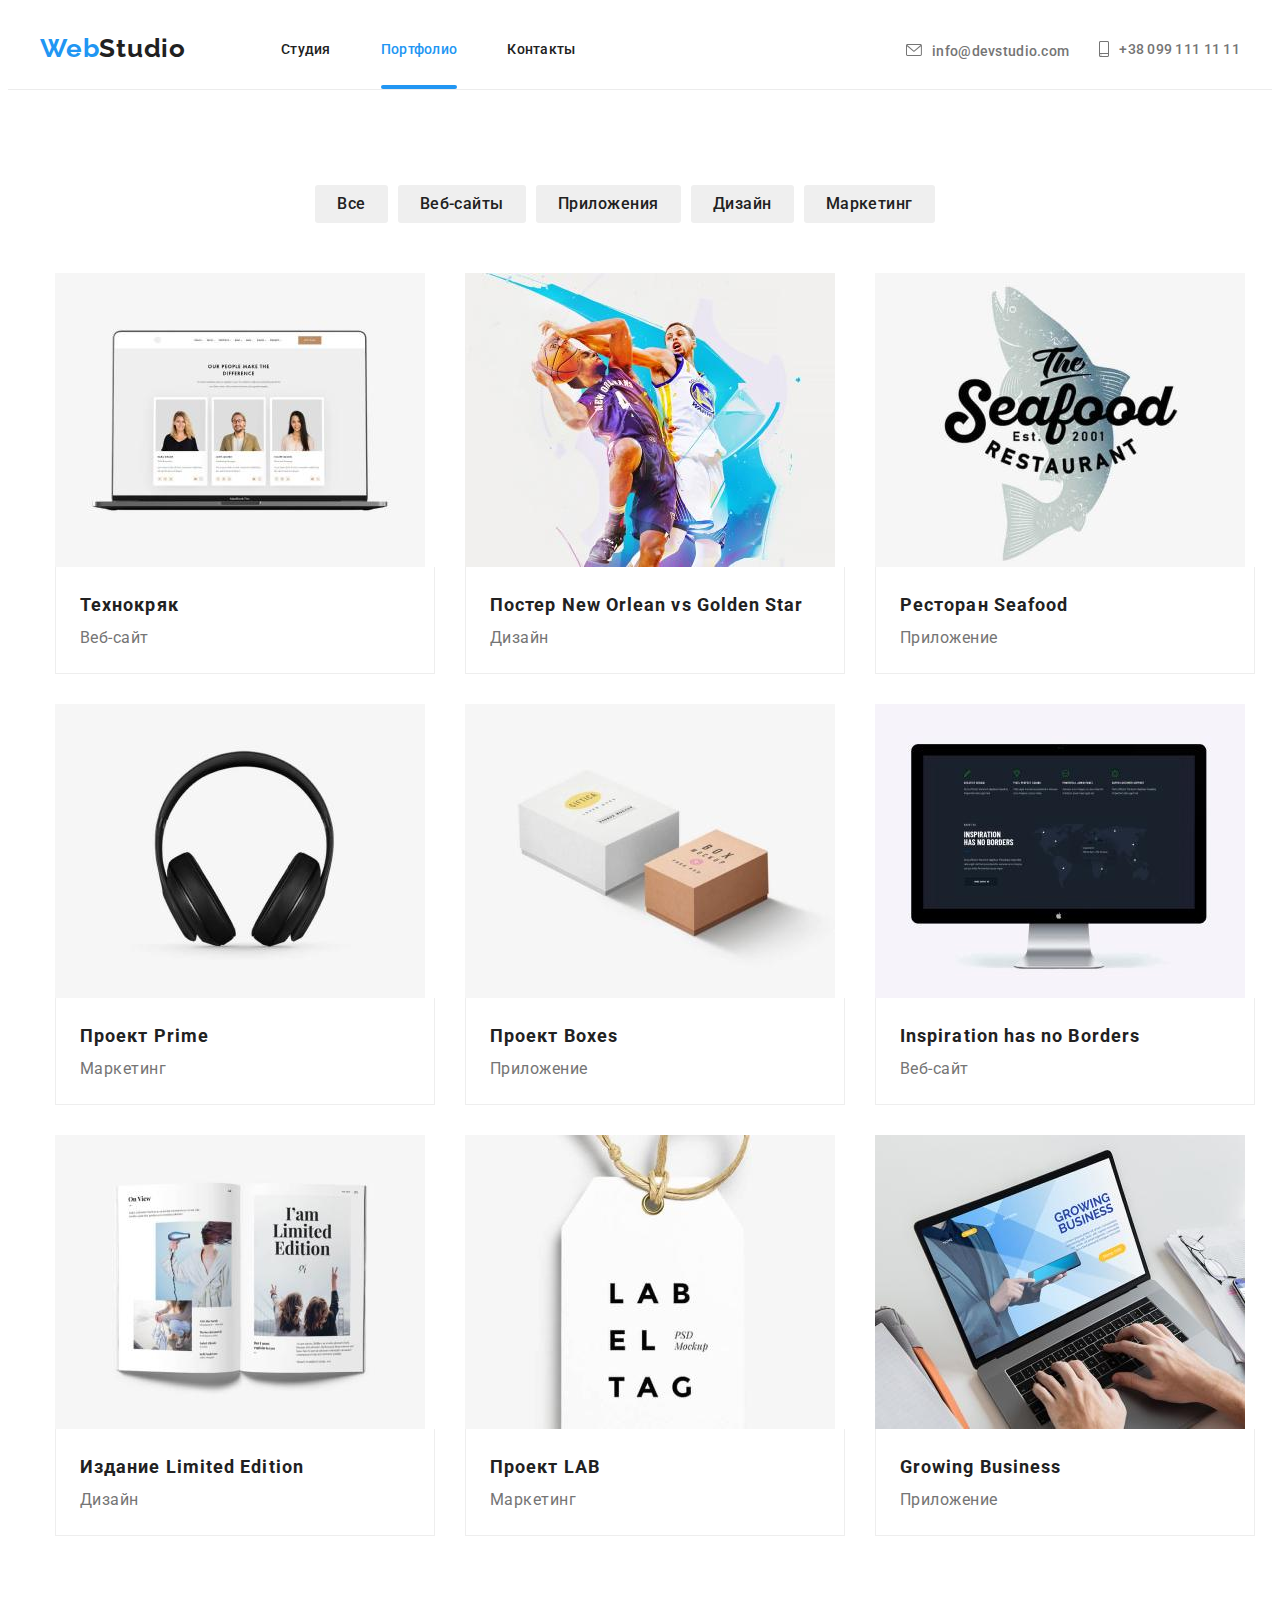
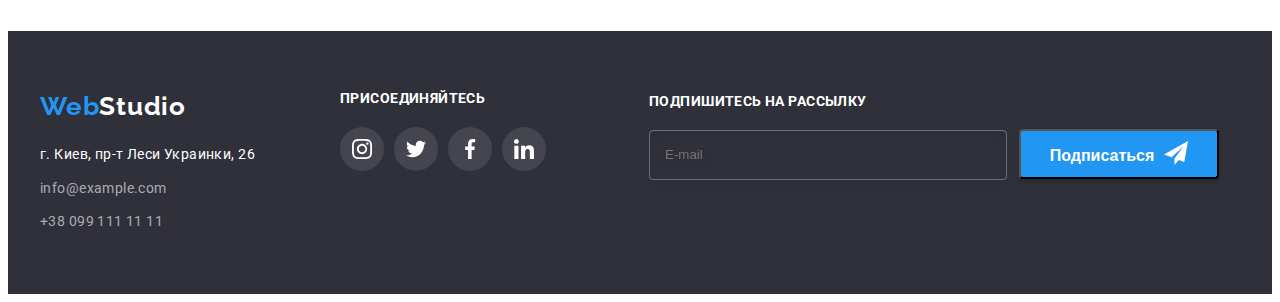
==== portfolio.html @ 4491d0bf "copy" ====
<!DOCTYPE html>
<html lang="ru">
  <head>
    <meta charset="UTF-8" />
    <meta http-equiv="X-UA-Compatible" content="IE=edge" />
    <meta name="viewport" content="width=device-width, initial-scale=1.0" />
    <title lang="en">WebStudio</title>
    <link rel="preconnect" href="https://fonts.googleapis.com" />
    <link rel="preconnect" href="https://fonts.gstatic.com" crossorigin />
    <link href="https://fonts.googleapis.com/css2?family=Raleway:wght@700&display=swap" rel="stylesheet" />
    <link rel="preconnect" href="https://fonts.googleapis.com" />
    <link rel="preconnect" href="https://fonts.gstatic.com" crossorigin />
    <link href="https://fonts.googleapis.com/css2?family=Roboto:wght@400;500;700;900&display=swap" rel="stylesheet" />
    <link rel="stylesheet" href="https://cdnjs.cloudflare.com/ajax/libs/modern-normalize/1.1.0/modern-normalize.min.css"
      integrity="sha512-wpPYUAdjBVSE4KJnH1VR1HeZfpl1ub8YT/NKx4PuQ5NmX2tKuGu6U/JRp5y+Y8XG2tV+wKQpNHVUX03MfMFn9Q=="
      crossorigin="anonymous" referrerpolicy="no-referrer" />
    <link rel="stylesheet" href="./css/main.min.css">
  </head>
  <body>
    <header class="header">
      <div class="container header-container">
        <nav class="header-container">
          <a href="https://uk.wikipedia.org/wiki/%D0%92%D0%B5%D0%B1" target="_blank" rel="noopener noreferrer"
            class="logo link">Web<span class="logo-black">Studio</span></a>
          <ul class="list menu-list">
            <li class="menu-item">
              <a class="menu link" href="./index.html">Студия</a>
            </li>
            <li class="menu-item">
              <a class="menu link current" href="./portfolio.html" rel="noopener noreferrer">Портфолио</a>
            </li>
            <li class="menu-item">
              <a class="menu link" href="./contacts.html" rel="noopener noreferrer">Контакты</a>
            </li>
          </ul>
        </nav>
        <ul class="header-conect list">
          <li class="header-mailto">
            <a class="header-contact link" href="mailto:info@example.com">
              <svg class="header-icon mailto" width="16px" height="12px">
                <use href="./img/icons.svg#icon-envelope"></use>
              </svg>info@devstudio.com</a>
        
          </li>
          <li class="header-tel">
            <a class="header-contact link" href="tel:++380991111111"><svg class="header-icon header-mailto" width="10px"
                height="16px">
                <use href="./img/icons.svg#icon-smartphone"></use>
              </svg>+38 099 111 11 11</a>
        
          </li>
        </ul>
      </div>
    </header>
    <main>
      <section class="portfolio">
        <div class="container">
        <div class="portfolio-btn">
        <ul class="list portfolio-list">
          <li class="filtered">
            <button type="button" class="filter link">Все</button>
          </li>
          <li class="filtered">
            <button type="button" class="filter link">Веб-сайты</button>
          </li>
          <li class="filtered">
            <button type="button" class="filter link">Приложения</button>
          </li>
          <li class="filtered">
            <button type="button" class="filter link">Дизайн</button>
          </li>
          <li class="filtered">
            <button type="button" class="filter link">Маркетинг</button>
          </li>
        </ul>
        </div>
        <div class="container portfolio-container">
        <ul class="portfolio-list list">
          <li class="project">
            <div class="project-img-wrap">
            <img src="./img/project(1)(1).jpg" alt="Ноутбук с включенным веб-сайтом" width="370" height="294" />
            <p class="project-img-text">Ресурс предлагает комплексные предложения с разным уровнем функционала и сервисов. Все это позволит посетителю получить
            исчерпывающие сведения о компании или частном лице.</p>
            </div>
            <div class="img-description">
            <h3 class="proj-name">Технокряк</h3>
            <p class="proj-text">Веб-сайт</p>
            </div>
          </li>
          <li class="project">
            <img src="./img/project(2)(1).jpg" alt="Постер New Orlean vs Golden Star" width="370" height="294" />
            <div class="img-description">
            <h3 class="proj-name" lang="eu">
              Постер New Orlean vs Golden Star
            </h3>
            <p class="proj-text">Дизайн</p>
            </div>
          </li>
          <li class="project">
            <img src="./img/project(3)(1).jpg" alt="Логотип ресторана Seafood" width="370" height="294" />
            <div class="img-description">
            <h3 class="proj-name" lang="eu">Ресторан Seafood</h3>
            <p class="proj-text">Приложение</p>
            </div>
          </li>
          <li class="project">
            <img src="./img/project(4)(1).jpg" alt="Безпроводные наушники" width="370" height="294" />
            <div class="img-description">
            <h3 class="proj-name" lang="eu">Проект Prime</h3>
            <p class="proj-text">Маркетинг</p>
            </div>
          </li>
          <li class="project">
            <img src="./img/project(5)(1).jpg" alt="Две коробки с надписями" width="370" height="294" />
            <div class="img-description">
            <h3 class="proj-name" lang="eu">Проект Boxes</h3>
            <p class="proj-text">Приложение</p>
            </div>
          </li>
          <li class="project">
            <img src="./img/project(6)(1).jpg" alt="Макбук на котором включенный проект" width="370" height="294" />
            <div class="img-description">
            <h3 class="proj-name" lang="eu">Inspiration has no Borders</h3>
            <p class="proj-text">Веб-сайт</p>
            </div>
          </li>
          <li class="project">
            <img src="./img/project(7)(1).jpg" alt="Открытая книга" width="370" height="294" />
            <div class="img-description">
            <h3 class="proj-name" lang="eu">Издание Limited Edition</h3>
            <p class="proj-text">Дизайн</p>
            </div>
          </li>
          <li class="project">
            <img src="./img/project(8)(1).jpg" alt="Брелок с надписью" width="370" height="294" />
            <div class="img-description">
            <h3 class="proj-name" lang="eu">Проект LAB</h3>
            <p class="proj-text">Маркетинг</p>
            </div>
          </li>
          <li class="project">
            <img src="./img/project(9)(1).jpg" alt="Человек работает за ноутбуком" width="370" height="294" />
            <div class="img-description">
            <h3 class="proj-name" lang="eu">Growing Business</h3>
            <p class="proj-text">Приложение</p>
            </div>
          </li>
        </ul>
        </div>
        </div>
      </section>
    </main>
    <footer class="footer">
      <div class="container footer-container">
        <address class="footer-contact">
          <a href="https://uk.wikipedia.org/wiki/%D0%92%D0%B5%D0%B1" target="_blank" rel="noopener noreferrer"
            class="footer-logo link">Web<span class="logo-white">Studio</span></a>
          <div class="map">
            <a href="https://goo.gl/maps/b4mxkCM2vyuj6qED6" target="_blank" class="address link">г. Киев, пр-т Леси
              Украинки, 26</a>
          </div>
          <div class="mail">
            <a href="mailto:info@example.com" class="footer-contact link">info@example.com</a>
          </div>
          <div class="tel">
            <a href="tel:++380991111111" class="footer-contact link">+38 099 111 11 11</a>
          </div>
        </address>
        <div class="footer-social">
          <p class="footer-socials">присоединяйтесь</p>
          <ul class="master-social list footer-social-list">
            <li class="footer-social-item">
              <a href="" class="footer-social-link">
                <svg class="footer-social-icon" width="20px" height="20px">
                  <use href="./img/icons.svg#icon-instagram2"></use>
                </svg>
              </a>
            </li>
            <li class="footer-social-item">
              <a href="" class="footer-social-link">
                <svg class="footer-social-icon" width="20px" height="20px">
                  <use href="./img/icons.svg#icon-twitter1"></use>
                </svg>
              </a>
            </li>
            <li class="footer-social-item">
              <a href="" class="footer-social-link">
                <svg class="footer-social-icon" width="20px" height="20px">
                  <use href="./img/icons.svg#icon-facebook1"></use>
                </svg>
              </a>
            </li>
            <li class="footer-social-item">
              <a href="" class="footer-social-link">
                <svg class="footer-social-icon" width="20px" height="20px">
                  <use href="./img/icons.svg#icon-linkedin1"></use>
                </svg>
              </a>
            </li>
          </ul>
        </div>
        <div class="footer_subscribe">
          <label class="footer-label">
            <b class="footer-socials">Подпишитесь на рассылку</b>
            <input type="email" name="user_email" placeholder="E-mail" lang="en" class="label_input">
          </label>
          <button type="button" class="footer_subscribe_btn">Подписаться
            <svg class="footer_button" width="px" height=px>
              <use href="./img/icons.svg#icon-icon_send"></use>
            </svg>
          </button>
        </div>
      </div>
    </footer>
  </body>
</html>
---- css/main.min.css ----
:root{--header-nav-color: #212121;--header-a-color: #757575;--logo-color: #2196f3;--main-h-color: #212121;--main-p-color: #757575;--footer-addres-color: #ffffff;--footer-a-color: rgba(255, 255, 255, 0.6);--accent-color: #2196f3}.visually-hidden{position:absolute;width:1px;height:1px;margin:-1px;padding:0;white-space:nowrap;clip-path:inset(100%);clip:rect(0 0 0 0);overflow:hidden}body{font-family:"Roboto", sans-serif;background-color:#ffffff}.list{list-style:none}.link{text-decoration:none}.link:hover,.link:focus{color:var(--accent-color)}p,h1,h2,h3,h4,h5,h6{margin:0}ul{margin:0;padding:0}button{cursor:pointer}img{display:block;max-width:100%}.container{width:1200px;padding-left:15px;padding-right:15px;margin:0 auto}.title{font-weight:700;font-size:36px;line-height:1.17;text-align:center;letter-spacing:0.03em;color:var(--main-h-color);margin-bottom:50px}.social-link{width:100%;height:100%;border-radius:50%;display:flex;align-items:center;justify-content:center;color:#757575;transition:cubic-bezier(0.4, 0, 0.2, 1) 250ms;fill:#afb1b8}.social-link:hover,.social-link:focus{background-color:#2196f3;fill:#ffffff}.footer-social-link{width:100%;height:100%;border-radius:50%;display:flex;align-items:center;justify-content:center;background-color:rgba(255,255,255,0.1);transition:background-color cubic-bezier(0.4, 0, 0.2, 1) 250ms,fill cubic-bezier(0.4, 0, 0.2, 1) 250ms}.footer-social-link:hover,.footer-social-link:focus{background-color:#2196f3;fill:#ffffff}.backdrop{position:fixed;top:0;left:0;width:100vw;height:100vh;background-color:rgba(0,0,0,0.5);transition:opacity 500ms linear, visibility 500ms linear}.backdrop.is-hidden{opacity:0;visibility:hidden;pointer-events:none}.modal{position:absolute;top:50%;left:50%;transform:translate(-50%, -50%);width:528px;height:580px;background-color:#fff;padding:40px}.modal-close-btn{position:absolute;top:8px;right:8px;display:flex;justify-content:center;align-items:center;width:30px;height:30px;border-radius:50%;border:1px solid rgba(0,0,0,0.1);background-color:transparent;padding:0;cursor:pointer;transition:border-color 250ms cubic-bezier(0.4, 0, 0.2, 1)}.modal-close-btn:hover,.modal-close-btn:focus{border-color:#2196f3;fill:#2196f3}.modal_form_message{font-size:20px;line-height:23px;text-align:center;letter-spacing:0.03em;color:#212121;transition:border-color 250ms cubic-bezier(0.4, 0, 0.2, 1)}.contact-form-field{display:block;margin-top:15px;margin-bottom:10px;font-weight:400;font-size:12px;line-height:14px;letter-spacing:0.01em;color:#757575}.contact-form-input-wrapper{position:relative;display:block;margin-top:6px}.contact-form-input{width:100%;height:40px;padding-left:42px;border:1px solid rgba(33,33,33,0.2);border-radius:4px;transition:border-color 250ms cubic-bezier(0.4, 0, 0.2, 1),fill 250ms cubic-bezier(0.4, 0, 0.2, 1)}.contact-form-input:focus,.contact-form-input:hover{outline:none;border-color:var(--accent-color);fill:var(--accent-color)}.contact-form-icon{position:absolute;top:50%;left:15px;transform:translateY(-50%);display:block;transition:border-color 250ms cubic-bezier(0.4, 0, 0.2, 1),fill 250ms cubic-bezier(0.4, 0, 0.2, 1)}.contact-form-input:focus+.contact-form-icon,.contact-form-input:hover+.contact-form-icon{outline:none;border-color:var(--accent-color);fill:var(--accent-color)}.contact-form-message{width:100%;height:100px;margin-top:6px;padding:12px 16px;resize:none;border-radius:4px;transition:border-color 250ms linear;border:1px solid rgba(33,33,33,0.2);box-sizing:border-box}.contact-form-message::placeholder{color:rgba(117,117,117,0.5)}.contact-form-message:focus,.contact-form-message:hover{outline:none;border-color:var(--accent-color);fill:var(--accent-color)}.contact-form-checkbox-wrapper{margin-bottom:20px}.contact-form-checkbox-label{display:flex;align-items:center;font-size:14px;margin-top:20px;margin-left:15px}.contact-form-checkbox-label::before{display:inline-block;width:16px;height:15px;border:1px solid #212121;border-radius:2px;cursor:pointer;content:'';margin-right:10px}.contact-form-checkbox:focus+.contact-form-checkbox-label::before{border:1px solid var(--accent-color)}.contact-form-checkbox:checked+.contact-form-checkbox-label::before{background-color:var(--accent-color);border:1px solid var(--accent-color);background-image:url("../img/checkbox.svg");justify-content:center;background-repeat:no-repeat;background-position:center}.contact-form-submit-btn{display:block;margin:0 auto;min-width:200px;height:50px;border:1px solid var(--accent-color);border-radius:4px;background-color:#2196F3;color:#fff;font-weight:600;line-height:1.33;letter-spacing:0.06em}.contact-form-submit-btn:hover,.contact-form-submit-btn:focus{background:#188ce8}.checkbox_link{color:#2196f3}.logo{font-family:Raleway;font-weight:700;font-size:26px;line-height:1.19;letter-spacing:0.03em;color:var(--logo-color);margin-right:95px}.logo-black{color:var(--header-nav-color)}.logo-white{color:var(--footer-addres-color)}.footer-logo{font-family:Raleway;font-weight:700;font-size:26px;line-height:1.19;letter-spacing:0.03em;color:#2196f3}.header{padding-top:25px;padding-bottom:25px;border-bottom:1px solid #ececec}.header-contact{font-weight:500;font-size:14px;line-height:1.14;letter-spacing:0.02em;color:var(--header-a-color);fill:#757575;transition:color cubic-bezier(0.4, 0, 0.2, 1) 250ms,fill cubic-bezier(0.4, 0, 0.2, 1) 250ms}.header-contact:hover,.header-contact:focus{color:var(--accent-color);fill:var(--accent-color)}.header-mailto{position:relative;top:0.15em}.header-conect{margin-left:auto;display:flex}.header-tel{margin-left:30px}.header-icon{margin-right:10px}.menu{font-weight:500;font-size:14px;line-height:1.14;letter-spacing:0.02em;color:var(--header-nav-color);position:relative}.menu.current::after{content:"";width:100%;position:absolute;height:4px;border-radius:2px;bottom:-32px;display:block;background-color:#2196f3}.current{color:var(--accent-color)}.header-container{display:flex;align-items:center}.menu-list{display:flex}.menu-item:not(last-child){margin-right:50px}.hero{padding-top:200px;padding-bottom:210px;background-image:linear-gradient(rgba(47,48,58,0.4), rgba(47,48,58,0.4)),url(../img/hero-bg.jpg);background-color:#2f303a;background-repeat:no-repeat;background-size:cover;background-position:center;max-width:1600px;margin:0 auto}.hero-text{font-weight:900;font-size:44px;line-height:1.36;text-align:center;letter-spacing:0.06em;text-transform:uppercase;color:var(--footer-addres-color);max-width:700px;margin:0 auto;margin-bottom:40px}.hero-btn{font-family:Roboto, sans-serif;font-weight:700;font-size:16px;line-height:1.87;display:flex;align-items:center;text-align:center;letter-spacing:0.06em;color:var(--footer-addres-color);background-color:var(--accent-color);padding-left:32px;padding-top:10px;padding-bottom:10px;padding-right:32px;margin:0 auto;border:none;box-shadow:0px 4px 4px rgba(0,0,0,0.15);border-radius:4px}.hero-btn:active{box-shadow:none}.hero-btn:hover,.hero-btn:focus{background:#188ce8}.feature-title{font-weight:700;font-size:14px;line-height:1.14;letter-spacing:0.03em;text-transform:uppercase;color:var(--main-h-color)}.feature-text{font-size:14px;line-height:1.71;letter-spacing:0.03em;color:var(--main-p-color)}.feature-list{display:flex}.feature-container{padding-top:95px;padding-bottom:95px}.feature-title{margin-bottom:10px}.feature-containers{max-width:270px}.feature-containers:not(last-child){margin-right:30px}.feature-img{padding:25px 100px;background:#f5f4fa;margin-bottom:30px}.work-container{display:flex}.work{padding-bottom:95px}.work-img-text{font-weight:700;font-size:14px;line-height:1.14;text-align:center;letter-spacing:0.03em;text-transform:uppercase;color:#ffffff;position:absolute;bottom:0;left:0;background:rgba(47,48,58,0.8);padding-top:27px;padding-bottom:27px;width:100%;justify-content:center}.img-work{position:relative}.img-work:not(last-shild){margin-right:30px}.name{margin-bottom:10px;font-weight:500;font-size:16px;line-height:1.19;letter-spacing:0.03em;text-align:center;color:var(--main-h-color)}.profession{font-size:16px;line-height:1.19;letter-spacing:0.03em;text-align:center;color:var(--main-p-color);margin-bottom:30px}.main-container{display:flex;margin-left:-30px;margin-top:50px}.main-img{flex-basis:calc((100% - 4 * 30px) / 4);margin-left:30px;background:#ffffff;box-shadow:0px 1px 3px rgba(0,0,0,0.12),0px 1px 1px rgba(0,0,0,0.14),0px 2px 1px rgba(0,0,0,0.2);border-radius:0px 0px 4px 4px}.team{padding-top:95px;padding-bottom:95px;background:#f5f4fa}.main-info{padding-bottom:30px;padding-top:30px}.social-item{width:44px;height:44px;margin-right:10px}.social-list{display:flex;justify-content:center}.clients{padding-top:95px;padding-bottom:95px}.clients-title{font-weight:700;font-size:36px;line-height:1.16;text-align:center;letter-spacing:0.03em;color:#212121;margin-bottom:50px}.clients-container{display:flex;justify-content:center}.clients-link{width:170px;height:90px;display:flex;align-items:center;justify-content:center;background-color:rgba(255,255,255,0.1);margin-right:30px;border:1px solid #afb1b8;border-radius:4px;transition:border-color 250ms cubic-bezier(0.4, 0, 0.2, 1),fill 250ms cubic-bezier(0.4, 0, 0.2, 1);fill:#afb1b8}.clients-link:hover,.clients-link:focus{fill:var(--accent-color);border-color:var(--accent-color)}.clients-list{display:flex}.footer-contact{font-size:14px;font-style:normal;line-height:1.71;letter-spacing:0.03em;color:rgba(255,255,255,0.6);min-width:230px;margin-right:70px}.footer{background-color:#2f303a;padding-top:60px;padding-bottom:60px}.address{font-size:14px;line-height:1.71;letter-spacing:0.03em;color:var(--footer-addres-color)}.map{margin-top:20px}.mail{margin-bottom:10px;margin-top:10px}.footer-container{display:flex}.footer-social-list{display:flex}.footer-social-item{width:44px;height:44px;margin-right:10px}.footer-socials{margin-bottom:20px;font-weight:700;font-size:14px;line-height:1.14;letter-spacing:0.03em;text-transform:uppercase;color:#ffffff}.footer-social-icon{fill:#ffffff}.label_input{width:100%;height:50px;margin-top:20px;border:1px solid rgba(255,255,255,0.3);box-sizing:border-box;filter:drop-shadow(0px 4px 4px rgba(0,0,0,0.15));border-radius:4px;background-color:transparent;color:#ffffff;padding:15px;transition:border-color 250ms cubic-bezier(0.4, 0, 0.2, 1)}.label_input:hover,.label_input:focus{border-color:var(--accent-color)}.footer-label{margin-right:12px;width:358px}.footer_subscribe{display:flex;margin-left:93px}.footer_subscribe_btn{width:200px;height:50px;margin-top:38px;background:#2196F3;box-shadow:0px 4px 4px rgba(0,0,0,0.15);border-radius:4px;color:#FFFFFF;font-weight:700;font-size:16px;line-height:1.87;display:flex;justify-content:center;padding-top:10px;transition:border-color 250ms cubic-bezier(0.4, 0, 0.2, 1)}.footer_subscribe_btn:hover,.footer_subscribe_btn:focus{border-color:var(--accent-color)}.footer_button{width:24px;height:24px;margin-left:10px}.proj-name{font-weight:700;font-size:18px;line-height:2;letter-spacing:0.06em;color:var(--main-h-color)}.proj-text{font-size:16px;line-height:1.87;letter-spacing:0.03em;color:var(--main-p-color)}.filter{font-family:Roboto;border:none;font-weight:500;font-size:16px;line-height:1.62;letter-spacing:0.03em;color:var(--main-h-color);border-radius:3px;padding:6px 22px}.filter:hover,.filter:focus{background-color:var(--accent-color);color:var(--footer-addres-color);cursor:pointer;box-shadow:0px 3px 1px rgba(0,0,0,0.1),0px 1px 2px rgba(0,0,0,0.08),0px 2px 2px rgba(0,0,0,0.12);border-radius:4px;transition:cubic-bezier(0.4, 0, 0.2, 1) 250ms}.filters{width:611px;height:54px;left:495px;top:174px}.filtered:not(:last-child){margin-right:10px}.portfolio-btn{border-radius:4px;border-color:#f5f4fa;margin-bottom:50px;display:flex;text-align:center;justify-content:center;height:38px}.portfolio-list{display:flex;flex-wrap:wrap;margin-left:-30px;margin-bottom:-30px}.project{margin-bottom:30px;flex-basis:calc((100% - 90px) / 3);margin-left:30px;transition:box-shadow 250ms cubic-bezier(0.4, 0, 0.2, 1)}.project:hover,.project:focus{box-shadow:0px 1px 1px rgba(0,0,0,0.12),0px 4px 4px rgba(0,0,0,0.06),1px 4px 6px rgba(0,0,0,0.16)}.img-description{border-bottom:1px solid #eeeeee;border-right:1px solid #eeeeee;border-left:1px solid #eeeeee;padding:20px 24px}.portfolio{padding:95px 0}.portfolio-container{margin-top:30px}.project-img-text{position:absolute;top:0;left:0;color:#ffffff;line-height:1.5;background:rgba(33,150,243,0.9);padding:60px 40px;height:100%;transform:translateY(100%);transition:transform 250ms linear;font-size:18px;letter-spacing:0.03em}.project:hover .project-img-text{transform:translateY(0)}.project-img-wrap{position:relative;overflow:hidden}
/*# sourceMappingURL=main.min.css.map */
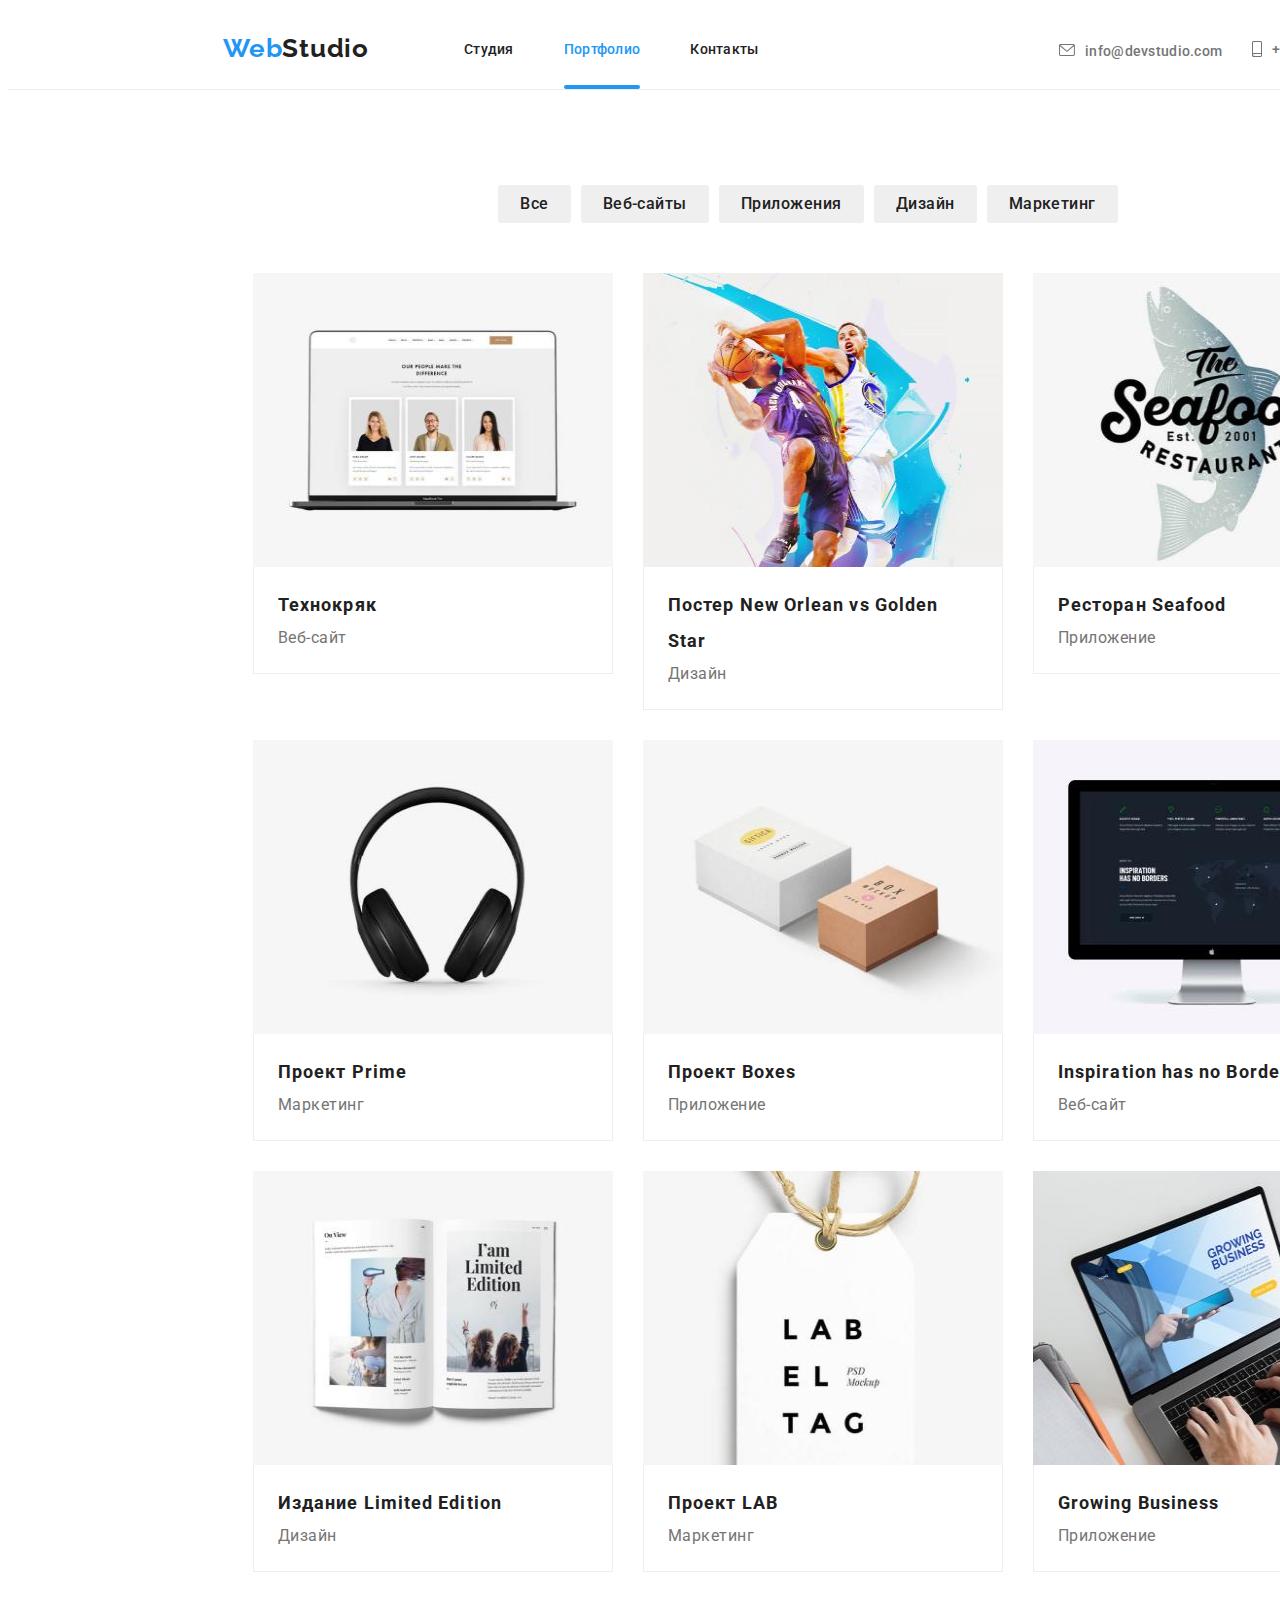
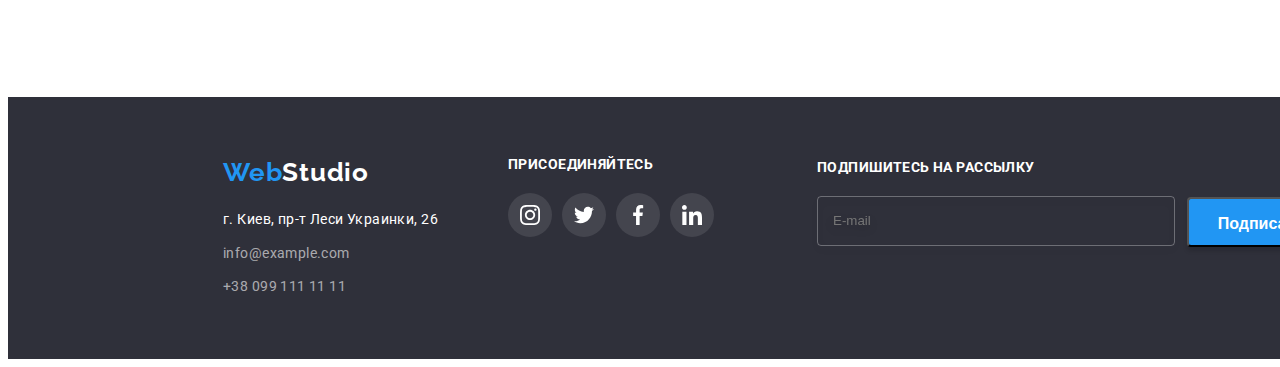
==== commit a53b8e84: "test" ====
--- a/portfolio.html
+++ b/portfolio.html
@@ -17,14 +17,14 @@
     <link rel="stylesheet" href="./css/main.min.css">
   </head>
   <body>
-    <header class="header">
+    <header class="header container">
       <div class="container header-container">
         <nav class="header-container">
           <a href="https://uk.wikipedia.org/wiki/%D0%92%D0%B5%D0%B1" target="_blank" rel="noopener noreferrer"
             class="logo link">Web<span class="logo-black">Studio</span></a>
           <ul class="list menu-list">
             <li class="menu-item">
-              <a class="menu link" href="./index.html">Студия</a>
+              <a class="menu link " href="./index.html">Студия</a>
             </li>
             <li class="menu-item">
               <a class="menu link current" href="./portfolio.html" rel="noopener noreferrer">Портфолио</a>
@@ -40,23 +40,62 @@
               <svg class="header-icon mailto" width="16px" height="12px">
                 <use href="./img/icons.svg#icon-envelope"></use>
               </svg>info@devstudio.com</a>
-        
+    
           </li>
           <li class="header-tel">
-            <a class="header-contact link" href="tel:++380991111111"><svg class="header-icon header-mailto" width="10px"
+            <a class="header-contact link" href="tel:+380991111111"><svg class="header-icon header-mailto" width="10px"
                 height="16px">
                 <use href="./img/icons.svg#icon-smartphone"></use>
               </svg>+38 099 111 11 11</a>
-        
+    
           </li>
         </ul>
+        <button type="button" class="mobile-menu-btn" data-menu-open>
+          <svg class="mobile-menu-btn__icon" width="40px" height="40px">
+            <use href="./img/icons.svg#burger-header-menu"></use>
+          </svg>
+        </button>
+      </div>
+      <div class="mobile-menu" data-menu>
+        <div class="container mobile-menu__container">
+          <button type="button" class="mobile-menu__close-btn" data-menu-close>
+            <svg class="mobile-menu__close-icon" width="40px" height="40px">
+              <use href="./img/icons.svg#icon-close_black"></use>
+            </svg>
+          </button>
+          <ul class="list mobile-menu__nav">
+            <li class="mobile-menu-item">
+              <a class="mobile-menu-li link current" href="./index.html">Студия</a>
+            </li>
+            <li class="mobile-menu-item">
+              <a class="mobile-menu-li link" href="./portfolio.html" rel="noopener noreferrer">Портфолио</a>
+            </li>
+            <li class="mobile-menu-item">
+              <a class="mobile-menu-li link" href="./contacts.html" rel="noopener noreferrer">Контакты</a>
+            </li>
+          </ul>
+          <ul class="list mobile-menu-conect">
+            <li class="mobile-menu-conect-tel">
+              <a href="tell:+38 096 111 11 11" class="link mobile-menu-conect_tel">+38 096 111 11 11</a>
+            </li>
+            <li class="mobile-menu-conect-mailto">
+              <a href="mailto:info@devstudio.com" class="link mobile-menu-conect_mailto">info@devstudio.com</a>
+            </li>
+          </ul>
+          <ul class="list mobile-social-menu">
+            <li><a href="https://www.instagram.com/" target="_blank" class="link mobile-social-menu-item">Instagram</a></li>
+            <li><a href="https://twitter.com/?lang=uk" target="_blank" class="link mobile-social-menu-item">Twitter</a></li>
+            <li><a href="https://www.facebook.com/" target="_blank" class="link mobile-social-menu-item">Facebook</a></li>
+            <li><a href="https://www.linkedin.com/" target="_blank" class="link mobile-social-menu-item">LinkedIn</a></li>
+          </ul>
+        </div>
       </div>
     </header>
     <main>
       <section class="portfolio">
         <div class="container">
         <div class="portfolio-btn">
-        <ul class="list portfolio-list">
+        <ul class="list portfolio-filtered">
           <li class="filtered">
             <button type="button" class="filter link">Все</button>
           </li>
@@ -152,7 +191,7 @@
     </main>
     <footer class="footer">
       <div class="container footer-container">
-        <address class="footer-contact">
+        <address class="footer-contacts">
           <a href="https://uk.wikipedia.org/wiki/%D0%92%D0%B5%D0%B1" target="_blank" rel="noopener noreferrer"
             class="footer-logo link">Web<span class="logo-white">Studio</span></a>
           <div class="map">
@@ -199,17 +238,17 @@
             </li>
           </ul>
         </div>
-        <div class="footer_subscribe">
+        <form class="footer_subscribe">
           <label class="footer-label">
             <b class="footer-socials">Подпишитесь на рассылку</b>
-            <input type="email" name="user_email" placeholder="E-mail" lang="en" class="label_input">
+            <input type="email" name="user_email" placeholder="E-mail" lang="en" class="label_input" required>
           </label>
-          <button type="button" class="footer_subscribe_btn">Подписаться
-            <svg class="footer_button" width="px" height=px>
+          <button type="submit" class="footer_subscribe_btn">Подписаться
+            <svg class="footer_button">
               <use href="./img/icons.svg#icon-icon_send"></use>
             </svg>
           </button>
-        </div>
+        </form>
       </div>
     </footer>
   </body>
--- a/css/main.min.css
+++ b/css/main.min.css
@@ -1,2 +1,2 @@
-:root{--header-nav-color: #212121;--header-a-color: #757575;--logo-color: #2196f3;--main-h-color: #212121;--main-p-color: #757575;--footer-addres-color: #ffffff;--footer-a-color: rgba(255, 255, 255, 0.6);--accent-color: #2196f3}.visually-hidden{position:absolute;width:1px;height:1px;margin:-1px;padding:0;white-space:nowrap;clip-path:inset(100%);clip:rect(0 0 0 0);overflow:hidden}body{font-family:"Roboto", sans-serif;background-color:#ffffff}.list{list-style:none}.link{text-decoration:none}.link:hover,.link:focus{color:var(--accent-color)}p,h1,h2,h3,h4,h5,h6{margin:0}ul{margin:0;padding:0}button{cursor:pointer}img{display:block;max-width:100%}.container{width:1200px;padding-left:15px;padding-right:15px;margin:0 auto}.title{font-weight:700;font-size:36px;line-height:1.17;text-align:center;letter-spacing:0.03em;color:var(--main-h-color);margin-bottom:50px}.social-link{width:100%;height:100%;border-radius:50%;display:flex;align-items:center;justify-content:center;color:#757575;transition:cubic-bezier(0.4, 0, 0.2, 1) 250ms;fill:#afb1b8}.social-link:hover,.social-link:focus{background-color:#2196f3;fill:#ffffff}.footer-social-link{width:100%;height:100%;border-radius:50%;display:flex;align-items:center;justify-content:center;background-color:rgba(255,255,255,0.1);transition:background-color cubic-bezier(0.4, 0, 0.2, 1) 250ms,fill cubic-bezier(0.4, 0, 0.2, 1) 250ms}.footer-social-link:hover,.footer-social-link:focus{background-color:#2196f3;fill:#ffffff}.backdrop{position:fixed;top:0;left:0;width:100vw;height:100vh;background-color:rgba(0,0,0,0.5);transition:opacity 500ms linear, visibility 500ms linear}.backdrop.is-hidden{opacity:0;visibility:hidden;pointer-events:none}.modal{position:absolute;top:50%;left:50%;transform:translate(-50%, -50%);width:528px;height:580px;background-color:#fff;padding:40px}.modal-close-btn{position:absolute;top:8px;right:8px;display:flex;justify-content:center;align-items:center;width:30px;height:30px;border-radius:50%;border:1px solid rgba(0,0,0,0.1);background-color:transparent;padding:0;cursor:pointer;transition:border-color 250ms cubic-bezier(0.4, 0, 0.2, 1)}.modal-close-btn:hover,.modal-close-btn:focus{border-color:#2196f3;fill:#2196f3}.modal_form_message{font-size:20px;line-height:23px;text-align:center;letter-spacing:0.03em;color:#212121;transition:border-color 250ms cubic-bezier(0.4, 0, 0.2, 1)}.contact-form-field{display:block;margin-top:15px;margin-bottom:10px;font-weight:400;font-size:12px;line-height:14px;letter-spacing:0.01em;color:#757575}.contact-form-input-wrapper{position:relative;display:block;margin-top:6px}.contact-form-input{width:100%;height:40px;padding-left:42px;border:1px solid rgba(33,33,33,0.2);border-radius:4px;transition:border-color 250ms cubic-bezier(0.4, 0, 0.2, 1),fill 250ms cubic-bezier(0.4, 0, 0.2, 1)}.contact-form-input:focus,.contact-form-input:hover{outline:none;border-color:var(--accent-color);fill:var(--accent-color)}.contact-form-icon{position:absolute;top:50%;left:15px;transform:translateY(-50%);display:block;transition:border-color 250ms cubic-bezier(0.4, 0, 0.2, 1),fill 250ms cubic-bezier(0.4, 0, 0.2, 1)}.contact-form-input:focus+.contact-form-icon,.contact-form-input:hover+.contact-form-icon{outline:none;border-color:var(--accent-color);fill:var(--accent-color)}.contact-form-message{width:100%;height:100px;margin-top:6px;padding:12px 16px;resize:none;border-radius:4px;transition:border-color 250ms linear;border:1px solid rgba(33,33,33,0.2);box-sizing:border-box}.contact-form-message::placeholder{color:rgba(117,117,117,0.5)}.contact-form-message:focus,.contact-form-message:hover{outline:none;border-color:var(--accent-color);fill:var(--accent-color)}.contact-form-checkbox-wrapper{margin-bottom:20px}.contact-form-checkbox-label{display:flex;align-items:center;font-size:14px;margin-top:20px;margin-left:15px}.contact-form-checkbox-label::before{display:inline-block;width:16px;height:15px;border:1px solid #212121;border-radius:2px;cursor:pointer;content:'';margin-right:10px}.contact-form-checkbox:focus+.contact-form-checkbox-label::before{border:1px solid var(--accent-color)}.contact-form-checkbox:checked+.contact-form-checkbox-label::before{background-color:var(--accent-color);border:1px solid var(--accent-color);background-image:url("../img/checkbox.svg");justify-content:center;background-repeat:no-repeat;background-position:center}.contact-form-submit-btn{display:block;margin:0 auto;min-width:200px;height:50px;border:1px solid var(--accent-color);border-radius:4px;background-color:#2196F3;color:#fff;font-weight:600;line-height:1.33;letter-spacing:0.06em}.contact-form-submit-btn:hover,.contact-form-submit-btn:focus{background:#188ce8}.checkbox_link{color:#2196f3}.logo{font-family:Raleway;font-weight:700;font-size:26px;line-height:1.19;letter-spacing:0.03em;color:var(--logo-color);margin-right:95px}.logo-black{color:var(--header-nav-color)}.logo-white{color:var(--footer-addres-color)}.footer-logo{font-family:Raleway;font-weight:700;font-size:26px;line-height:1.19;letter-spacing:0.03em;color:#2196f3}.header{padding-top:25px;padding-bottom:25px;border-bottom:1px solid #ececec}.header-contact{font-weight:500;font-size:14px;line-height:1.14;letter-spacing:0.02em;color:var(--header-a-color);fill:#757575;transition:color cubic-bezier(0.4, 0, 0.2, 1) 250ms,fill cubic-bezier(0.4, 0, 0.2, 1) 250ms}.header-contact:hover,.header-contact:focus{color:var(--accent-color);fill:var(--accent-color)}.header-mailto{position:relative;top:0.15em}.header-conect{margin-left:auto;display:flex}.header-tel{margin-left:30px}.header-icon{margin-right:10px}.menu{font-weight:500;font-size:14px;line-height:1.14;letter-spacing:0.02em;color:var(--header-nav-color);position:relative}.menu.current::after{content:"";width:100%;position:absolute;height:4px;border-radius:2px;bottom:-32px;display:block;background-color:#2196f3}.current{color:var(--accent-color)}.header-container{display:flex;align-items:center}.menu-list{display:flex}.menu-item:not(last-child){margin-right:50px}.hero{padding-top:200px;padding-bottom:210px;background-image:linear-gradient(rgba(47,48,58,0.4), rgba(47,48,58,0.4)),url(../img/hero-bg.jpg);background-color:#2f303a;background-repeat:no-repeat;background-size:cover;background-position:center;max-width:1600px;margin:0 auto}.hero-text{font-weight:900;font-size:44px;line-height:1.36;text-align:center;letter-spacing:0.06em;text-transform:uppercase;color:var(--footer-addres-color);max-width:700px;margin:0 auto;margin-bottom:40px}.hero-btn{font-family:Roboto, sans-serif;font-weight:700;font-size:16px;line-height:1.87;display:flex;align-items:center;text-align:center;letter-spacing:0.06em;color:var(--footer-addres-color);background-color:var(--accent-color);padding-left:32px;padding-top:10px;padding-bottom:10px;padding-right:32px;margin:0 auto;border:none;box-shadow:0px 4px 4px rgba(0,0,0,0.15);border-radius:4px}.hero-btn:active{box-shadow:none}.hero-btn:hover,.hero-btn:focus{background:#188ce8}.feature-title{font-weight:700;font-size:14px;line-height:1.14;letter-spacing:0.03em;text-transform:uppercase;color:var(--main-h-color)}.feature-text{font-size:14px;line-height:1.71;letter-spacing:0.03em;color:var(--main-p-color)}.feature-list{display:flex}.feature-container{padding-top:95px;padding-bottom:95px}.feature-title{margin-bottom:10px}.feature-containers{max-width:270px}.feature-containers:not(last-child){margin-right:30px}.feature-img{padding:25px 100px;background:#f5f4fa;margin-bottom:30px}.work-container{display:flex}.work{padding-bottom:95px}.work-img-text{font-weight:700;font-size:14px;line-height:1.14;text-align:center;letter-spacing:0.03em;text-transform:uppercase;color:#ffffff;position:absolute;bottom:0;left:0;background:rgba(47,48,58,0.8);padding-top:27px;padding-bottom:27px;width:100%;justify-content:center}.img-work{position:relative}.img-work:not(last-shild){margin-right:30px}.name{margin-bottom:10px;font-weight:500;font-size:16px;line-height:1.19;letter-spacing:0.03em;text-align:center;color:var(--main-h-color)}.profession{font-size:16px;line-height:1.19;letter-spacing:0.03em;text-align:center;color:var(--main-p-color);margin-bottom:30px}.main-container{display:flex;margin-left:-30px;margin-top:50px}.main-img{flex-basis:calc((100% - 4 * 30px) / 4);margin-left:30px;background:#ffffff;box-shadow:0px 1px 3px rgba(0,0,0,0.12),0px 1px 1px rgba(0,0,0,0.14),0px 2px 1px rgba(0,0,0,0.2);border-radius:0px 0px 4px 4px}.team{padding-top:95px;padding-bottom:95px;background:#f5f4fa}.main-info{padding-bottom:30px;padding-top:30px}.social-item{width:44px;height:44px;margin-right:10px}.social-list{display:flex;justify-content:center}.clients{padding-top:95px;padding-bottom:95px}.clients-title{font-weight:700;font-size:36px;line-height:1.16;text-align:center;letter-spacing:0.03em;color:#212121;margin-bottom:50px}.clients-container{display:flex;justify-content:center}.clients-link{width:170px;height:90px;display:flex;align-items:center;justify-content:center;background-color:rgba(255,255,255,0.1);margin-right:30px;border:1px solid #afb1b8;border-radius:4px;transition:border-color 250ms cubic-bezier(0.4, 0, 0.2, 1),fill 250ms cubic-bezier(0.4, 0, 0.2, 1);fill:#afb1b8}.clients-link:hover,.clients-link:focus{fill:var(--accent-color);border-color:var(--accent-color)}.clients-list{display:flex}.footer-contact{font-size:14px;font-style:normal;line-height:1.71;letter-spacing:0.03em;color:rgba(255,255,255,0.6);min-width:230px;margin-right:70px}.footer{background-color:#2f303a;padding-top:60px;padding-bottom:60px}.address{font-size:14px;line-height:1.71;letter-spacing:0.03em;color:var(--footer-addres-color)}.map{margin-top:20px}.mail{margin-bottom:10px;margin-top:10px}.footer-container{display:flex}.footer-social-list{display:flex}.footer-social-item{width:44px;height:44px;margin-right:10px}.footer-socials{margin-bottom:20px;font-weight:700;font-size:14px;line-height:1.14;letter-spacing:0.03em;text-transform:uppercase;color:#ffffff}.footer-social-icon{fill:#ffffff}.label_input{width:100%;height:50px;margin-top:20px;border:1px solid rgba(255,255,255,0.3);box-sizing:border-box;filter:drop-shadow(0px 4px 4px rgba(0,0,0,0.15));border-radius:4px;background-color:transparent;color:#ffffff;padding:15px;transition:border-color 250ms cubic-bezier(0.4, 0, 0.2, 1)}.label_input:hover,.label_input:focus{border-color:var(--accent-color)}.footer-label{margin-right:12px;width:358px}.footer_subscribe{display:flex;margin-left:93px}.footer_subscribe_btn{width:200px;height:50px;margin-top:38px;background:#2196F3;box-shadow:0px 4px 4px rgba(0,0,0,0.15);border-radius:4px;color:#FFFFFF;font-weight:700;font-size:16px;line-height:1.87;display:flex;justify-content:center;padding-top:10px;transition:border-color 250ms cubic-bezier(0.4, 0, 0.2, 1)}.footer_subscribe_btn:hover,.footer_subscribe_btn:focus{border-color:var(--accent-color)}.footer_button{width:24px;height:24px;margin-left:10px}.proj-name{font-weight:700;font-size:18px;line-height:2;letter-spacing:0.06em;color:var(--main-h-color)}.proj-text{font-size:16px;line-height:1.87;letter-spacing:0.03em;color:var(--main-p-color)}.filter{font-family:Roboto;border:none;font-weight:500;font-size:16px;line-height:1.62;letter-spacing:0.03em;color:var(--main-h-color);border-radius:3px;padding:6px 22px}.filter:hover,.filter:focus{background-color:var(--accent-color);color:var(--footer-addres-color);cursor:pointer;box-shadow:0px 3px 1px rgba(0,0,0,0.1),0px 1px 2px rgba(0,0,0,0.08),0px 2px 2px rgba(0,0,0,0.12);border-radius:4px;transition:cubic-bezier(0.4, 0, 0.2, 1) 250ms}.filters{width:611px;height:54px;left:495px;top:174px}.filtered:not(:last-child){margin-right:10px}.portfolio-btn{border-radius:4px;border-color:#f5f4fa;margin-bottom:50px;display:flex;text-align:center;justify-content:center;height:38px}.portfolio-list{display:flex;flex-wrap:wrap;margin-left:-30px;margin-bottom:-30px}.project{margin-bottom:30px;flex-basis:calc((100% - 90px) / 3);margin-left:30px;transition:box-shadow 250ms cubic-bezier(0.4, 0, 0.2, 1)}.project:hover,.project:focus{box-shadow:0px 1px 1px rgba(0,0,0,0.12),0px 4px 4px rgba(0,0,0,0.06),1px 4px 6px rgba(0,0,0,0.16)}.img-description{border-bottom:1px solid #eeeeee;border-right:1px solid #eeeeee;border-left:1px solid #eeeeee;padding:20px 24px}.portfolio{padding:95px 0}.portfolio-container{margin-top:30px}.project-img-text{position:absolute;top:0;left:0;color:#ffffff;line-height:1.5;background:rgba(33,150,243,0.9);padding:60px 40px;height:100%;transform:translateY(100%);transition:transform 250ms linear;font-size:18px;letter-spacing:0.03em}.project:hover .project-img-text{transform:translateY(0)}.project-img-wrap{position:relative;overflow:hidden}
+:root{--header-nav-color: #212121;--header-a-color: #757575;--logo-color: #2196f3;--main-h-color: #212121;--main-p-color: #757575;--footer-addres-color: #ffffff;--footer-a-color: rgba(255, 255, 255, 0.6);--accent-color: #2196f3}.visually-hidden{position:absolute;width:1px;height:1px;margin:-1px;padding:0;white-space:nowrap;clip-path:inset(100%);clip:rect(0 0 0 0);overflow:hidden}body{font-family:"Roboto", sans-serif;background-color:#ffffff}.list{list-style:none}.link{text-decoration:none}.link:hover,.link:focus{color:var(--accent-color)}p,h1,h2,h3,h4,h5,h6{margin:0}ul{margin:0;padding:0}button{cursor:pointer}img{display:block;max-width:100%}.container{margin-left:15px;margin-right:15px}@media screen and (min-width: 480px){.container{width:450px;margin-left:auto;margin-right:auto}}@media screen and (min-width: 768px){.container{width:740px}}@media screen and (min-width: 1200px){.container{width:1170px}}.title{font-weight:700;font-size:28px;line-height:1.18;text-align:center;letter-spacing:0.03em;margin-bottom:30px;color:var(--main-h-color)}@media screen and (min-width: 1200px){.title{font-weight:700;font-size:36px;line-height:1.17;letter-spacing:0.03em;color:var(--main-h-color);margin-bottom:50px}}.social-link{width:100%;height:100%;border-radius:50%;display:flex;align-items:center;justify-content:center;color:#757575;transition:cubic-bezier(0.4, 0, 0.2, 1) 250ms;fill:#afb1b8}.social-link:hover,.social-link:focus{background-color:#2196f3;fill:#ffffff}.footer-social-link{width:100%;height:100%;border-radius:50%;display:flex;align-items:center;justify-content:center;background-color:rgba(255,255,255,0.1);transition:background-color cubic-bezier(0.4, 0, 0.2, 1) 250ms,fill cubic-bezier(0.4, 0, 0.2, 1) 250ms}.footer-social-link:hover,.footer-social-link:focus{background-color:#2196f3;fill:#ffffff}.backdrop{position:fixed;top:0;left:0;width:100vw;height:100vh;background-color:rgba(0,0,0,0.5);transition:opacity 500ms linear, visibility 500ms linear}.backdrop.is-hidden{opacity:0;visibility:hidden;pointer-events:none}.modal{position:absolute;top:50%;left:50%;transform:translate(-50%, -50%);width:450px;height:610px;background-color:#fff;padding:40px}.modal-close-btn{position:absolute;top:8px;right:8px;display:flex;justify-content:center;align-items:center;width:30px;height:30px;border-radius:50%;border:1px solid rgba(0,0,0,0.1);background-color:transparent;padding:0;cursor:pointer;transition:border-color 250ms cubic-bezier(0.4, 0, 0.2, 1)}.modal-close-btn:hover,.modal-close-btn:focus{border-color:#2196f3;fill:#2196f3}.modal_form_message{display:block;font-size:20px;line-height:1.5;text-align:center;letter-spacing:0.03em;color:#212121;transition:border-color 250ms cubic-bezier(0.4, 0, 0.2, 1)}.contact-form-field{display:block;margin-top:15px;margin-bottom:10px;font-weight:400;font-size:12px;line-height:14px;letter-spacing:0.01em;color:#757575}.contact-form-input-wrapper{position:relative;display:block;margin-top:6px}.contact-form-input{width:100%;height:40px;padding-left:42px;border:1px solid rgba(33,33,33,0.2);border-radius:4px;transition:border-color 250ms cubic-bezier(0.4, 0, 0.2, 1),fill 250ms cubic-bezier(0.4, 0, 0.2, 1)}.contact-form-input:focus,.contact-form-input:hover{outline:none;border-color:var(--accent-color);fill:var(--accent-color)}.contact-form-icon{position:absolute;top:50%;left:15px;transform:translateY(-50%);display:block;transition:border-color 250ms cubic-bezier(0.4, 0, 0.2, 1),fill 250ms cubic-bezier(0.4, 0, 0.2, 1)}.contact-form-input:focus+.contact-form-icon,.contact-form-input:hover+.contact-form-icon{outline:none;border-color:var(--accent-color);fill:var(--accent-color)}.contact-form-message{width:100%;height:100px;margin-top:6px;padding:12px 16px;resize:none;border-radius:4px;transition:border-color 250ms linear;border:1px solid rgba(33,33,33,0.2);box-sizing:border-box}.contact-form-message::placeholder{color:rgba(117,117,117,0.5)}.contact-form-message:focus,.contact-form-message:hover{outline:none;border-color:var(--accent-color);fill:var(--accent-color)}.contact-form-checkbox-wrapper{margin-bottom:20px}.contact-form-checkbox-label{display:flex;align-items:center;font-size:12px;line-height:1.16;margin-top:20px;margin-left:15px}.contact-form-checkbox-label::before{display:inline-block;width:16px;height:15px;border:1px solid #212121;border-radius:2px;cursor:pointer;content:'';margin-right:10px}.contact-form-checkbox:focus+.contact-form-checkbox-label::before{border:1px solid var(--accent-color)}.contact-form-checkbox:checked+.contact-form-checkbox-label::before{background-color:var(--accent-color);border:1px solid var(--accent-color);background-image:url("../img/checkbox.svg");justify-content:center;background-repeat:no-repeat;background-position:center}.contact-form-submit-btn{display:block;margin:0 auto;min-width:200px;height:50px;border:1px solid var(--accent-color);border-radius:4px;background-color:#2196F3;color:#fff;font-weight:600;line-height:1.33;letter-spacing:0.06em}.contact-form-submit-btn:hover,.contact-form-submit-btn:focus{background:#188ce8}.checkbox_link{color:#2196f3}@media screen and (min-width: 1200px){.modal{width:530px;height:580px}.contact-form-checkbox-label{font-size:14px;line-height:1.7}}.logo{font-family:Raleway;font-weight:700;font-size:24px;line-height:1.16;letter-spacing:0.03em;color:var(--logo-color);margin-right:88px}.logo-black{color:var(--header-nav-color)}.logo-white{color:var(--footer-addres-color)}.footer-logo{font-family:Raleway;font-weight:700;font-size:26px;line-height:1.19;letter-spacing:0.03em;color:#2196f3}@media screen and (min-width: 770px){.footer-logo{font-family:Raleway;font-weight:700;font-size:26px;line-height:1.19;letter-spacing:0.03em;color:#2196f3}}@media screen and (min-width: 1200px){.logo{font-family:Raleway;font-weight:700;font-size:26px;line-height:1.19;letter-spacing:0.03em;color:var(--logo-color);margin-right:95px}.footer-logo{font-family:Raleway;font-weight:700;font-size:26px;line-height:1.19;letter-spacing:0.03em;color:#2196f3}}.header{min-width:450px}.menu-list{display:none}.header-conect{display:none}.header{position:relative;padding-top:10px;padding-bottom:10px;border-bottom:1px solid #ececec}.header-container{display:flex;justify-content:space-between;align-items:center}.mobile-menu-btn{background-color:transparent;line-height:0;border:none;padding:0}@media screen and (min-width: 768px){.mobile-menu-btn{display:none}.mobile-menu{display:none}.menu-list{display:flex}.header-conect{display:block}.header{padding-top:15px;padding-bottom:15px}.header-contact{font-weight:500;font-size:14px;line-height:1.14;letter-spacing:0.02em;color:var(--header-a-color);fill:#757575;transition:color cubic-bezier(0.4, 0, 0.2, 1) 250ms,fill cubic-bezier(0.4, 0, 0.2, 1) 250ms}.header-contact:hover,.header-contact:focus{color:var(--accent-color);fill:var(--accent-color)}.header-mailto{position:relative;top:0.15em}.header-conect{margin-left:auto}.header-tel{margin-top:10px}.header-icon{margin-right:10px}.menu{font-weight:500;font-size:14px;line-height:1.14;letter-spacing:0.02em;color:var(--header-nav-color);position:relative}.menu.current::after{content:"";width:100%;position:absolute;height:4px;border-radius:2px;bottom:-32px;display:block;background-color:#2196f3}.menu-list li:not(:last-child){margin-right:50px}}@media screen and (min-width: 1200px){.header{min-width:1600px;padding-top:25px;padding-bottom:25px}.header-conect{display:flex}.header-tel{margin-left:30px;margin-top:0px}.header-icon{margin-right:10px}}.mobile-menu{position:absolute;top:0;left:0;background-color:#fff;width:100%;height:100vh;overflow:auto}.mobile-menu{opacity:0;visibility:hidden;pointer-events:none}.mobile-menu.is-open{opacity:1;visibility:visible;pointer-events:auto}.mobile-menu__close-btn{position:absolute;top:10px;right:15px;background-color:transparent;line-height:0;border:none;padding:0}.mobile-menu__close-btn:hover,.mobile-menu__close-btn:focus{fill:var(--accent-color)}.mobile-menu__container{position:relative;padding-top:50px;padding-bottom:50px}.mobile-social-menu{display:flex}.mobile-social-menu li:not(:first-child){border-left:1px solid rgba(33,33,33,0.2)}.mobile-social-menu li:not(:first-child){padding-left:10px;margin-left:10px}.mobile-menu-item{font-weight:500;font-size:40px;line-height:1.175;letter-spacing:0.02em;padding-bottom:35px}.mobile-menu-li{color:black}.mobile-menu-li:hover,.mobile-menu-li:focus{color:var(--accent-color)}.current{color:var(--accent-color)}.mobile-menu__nav{margin-bottom:265px}.mobile-menu-conect_tel{font-weight:500;font-size:34px;line-height:1.17;letter-spacing:0.02em;color:#2196F3}.mobile-menu-conect-tel{margin-bottom:30px}.mobile-menu-conect-mailto{margin-bottom:65px}.mobile-menu-conect_mailto{font-weight:500;font-size:24px;line-height:28px;letter-spacing:0.02em;color:#757575}.mobile-menu-conect_mailto:hover,.mobile-menu-conect_mailto:focus{color:var(--accent-color)}.mobile-social-menu-item{font-weight:500;font-size:18px;line-height:1.22;letter-spacing:0.02em;color:#2196F3}.hero{padding-top:120px;padding-bottom:130px;background-image:linear-gradient(rgba(47,48,58,0.4), rgba(47,48,58,0.4)),url(../img/hero/mobile-bi.jpg);background-color:#2f303a;background-repeat:no-repeat;background-size:cover;background-position:center;min-width:480px;height:400px;margin:0 auto}.hero-text{font-weight:900;font-size:26px;line-height:1.61;text-align:center;letter-spacing:0.06em;text-transform:uppercase;color:var(--footer-addres-color);max-width:700px;margin:0 auto;margin-bottom:40px}@media screen and (min-width: 480px){.hero{max-width:480px}}@media screen and (min-width: 768px){.hero{background-image:linear-gradient(rgba(47,48,58,0.4), rgba(47,48,58,0.4)),url(../img/hero/tablet-bi.jpg);max-width:768px}}@media screen and (min-width: 1200px){.hero{background-image:linear-gradient(rgba(47,48,58,0.4), rgba(47,48,58,0.4)),url(../img/hero/hero-bg.jpg);background-color:#2f303a;min-width:1600px;height:600px;padding-top:200px}.hero-text{font-weight:900;font-size:44px;line-height:1.36;text-align:center;letter-spacing:0.06em;text-transform:uppercase;color:var(--footer-addres-color);max-width:700px;margin:0 auto;margin-bottom:40px}}.hero-btn{font-family:Roboto, sans-serif;font-weight:700;font-size:16px;line-height:1.87;display:flex;align-items:center;text-align:center;letter-spacing:0.06em;color:var(--footer-addres-color);background-color:var(--accent-color);padding-left:32px;padding-top:10px;padding-bottom:10px;padding-right:32px;margin:0 auto;border:none;box-shadow:0px 4px 4px rgba(0,0,0,0.15);border-radius:4px}.hero-btn:active{box-shadow:none}.hero-btn:hover,.hero-btn:focus{background:#188ce8}.feature-title{font-weight:700;font-size:14px;line-height:1.14;letter-spacing:0.03em;text-transform:uppercase;color:var(--main-h-color)}.feature-text{font-size:14px;line-height:1.71;letter-spacing:0.03em;color:var(--main-p-color)}.feature-container{margin-top:60px;min-width:450px}.feature-title{display:block;text-align:center;margin-bottom:10px}.feature-containers{max-width:450px;padding:0 auto;margin-bottom:30px}.feature-img{min-width:450px;padding:25px 193px;background:#f5f4fa;margin-bottom:30px}@media screen and (min-width: 768px){.feature-list{display:flex;flex-wrap:wrap;margin-left:-30px;margin-bottom:-30px}.feature-containers{max-width:354px;margin-bottom:30px;flex-basis:calc((100% - 90px) / 3);margin-left:30px}.feature-img{min-width:354px;padding:25px 145px}.feature-title{text-align:left}}@media screen and (min-width: 1200px){.feature-list{flex-wrap:nowrap}.feature-title{margin-bottom:10px}.feature-containers{max-width:270px}.feature-img{padding:25px 100px;background:#f5f4fa;margin-bottom:30px;min-width:0}.feature-container{min-width:1600px}}.work{display:none}@media screen and (min-width: 1200px){.work-container{display:flex}.work{display:flex;padding-bottom:95px;margin-top:60px;min-width:1600px}.work-img-text{font-weight:700;font-size:14px;line-height:1.14;text-align:center;letter-spacing:0.03em;text-transform:uppercase;color:#ffffff;position:absolute;bottom:0;left:0;background:rgba(47,48,58,0.8);padding-top:27px;padding-bottom:27px;width:100%;justify-content:center}.img-work{position:relative}.img-work:not(last-shild){margin-right:30px}}.team{min-width:450px}.name{margin-bottom:10px;font-weight:500;font-size:16px;line-height:1.19;letter-spacing:0.03em;text-align:center;color:var(--main-h-color)}.profession{font-size:16px;line-height:1.19;letter-spacing:0.03em;text-align:center;color:var(--main-p-color);margin-bottom:30px}.main-img{background:#ffffff;box-shadow:0px 1px 3px rgba(0,0,0,0.12),0px 1px 1px rgba(0,0,0,0.14),0px 2px 1px rgba(0,0,0,0.2);border-radius:0px 0px 4px 4px;margin-bottom:30px}.main-info{padding-bottom:30px;padding-top:30px}.social-item{width:44px;height:44px;margin-right:10px}.social-list{display:flex;justify-content:center}.team{margin-top:60px;padding-top:60px;padding-bottom:60px;background:#f5f4fa}.card{height:460px}@media screen and (min-width: 768px){.main-container{display:flex;flex-wrap:wrap}.main-img{flex-basis:calc((100% - 2 * 30px) / 2);margin-right:30px}.card{width:354px;height:374px}}@media screen and (min-width: 1200px){.team{min-width:1600px}.main-container{display:flex;flex-wrap:none;margin-left:-30px;margin-top:50px}.main-img{flex-basis:calc((100% - 4 * 30px) / 4)}.card{width:270px;height:260px}}.clients{min-width:450px}.clients-title{font-weight:700;font-size:36px;line-height:1.16;text-align:center;letter-spacing:0.03em;color:#212121;margin-bottom:50px}.clients-link{width:210px;height:92px;display:flex;align-items:center;justify-content:center;background-color:rgba(255,255,255,0.1);border:1px solid #afb1b8;border-radius:4px;transition:border-color 250ms cubic-bezier(0.4, 0, 0.2, 1),fill 250ms cubic-bezier(0.4, 0, 0.2, 1);fill:#afb1b8}.clients-link:hover,.clients-link:focus{fill:var(--accent-color);border-color:var(--accent-color)}.clients-item{flex-basis:calc((100% - 2 * 30px) / 2);margin-bottom:30px;margin-right:30px}.clients-container{display:flex;flex-wrap:wrap;justify-content:center;margin-right:-30px;margin-bottom:60px}@media screen and (min-width: 768px){.clients-item{flex-basis:calc((100% - 3 * 30px) / 3);margin-bottom:30px;margin-right:30px}.clients-link{width:226px;height:96px}}@media screen and (min-width: 1200px){.clients{min-width:1600px;padding-top:95px;padding-bottom:95px}.clients-item{flex-basis:calc((100% - 6 * 30px) / 6);margin:0 auto}.clients-container{display:flex;flex-wrap:wrap;justify-content:center}.clients-link{width:170px;height:92px}}.footer-container{min-width:450px}.footer_subscribe_btn{width:200px;height:50px;margin:0 auto;background:#2196F3;box-shadow:0px 4px 4px rgba(0,0,0,0.15);border-radius:4px;color:#FFFFFF;font-weight:700;font-size:16px;line-height:1.87;display:flex;justify-content:center;padding-top:10px;transition:border-color 250ms cubic-bezier(0.4, 0, 0.2, 1)}.footer_subscribe_btn:hover,.footer_subscribe_btn:focus{border-color:var(--accent-color)}.footer-contact{font-style:normal;font-size:14px;line-height:1.71;letter-spacing:0.03em;color:rgba(255,255,255,0.6);min-width:230px;text-align:center;margin-bottom:60px}.footer{background-color:#2f303a;padding-top:60px;padding-bottom:60px}.address{font-size:14px;line-height:1.71;letter-spacing:0.03em;color:var(--footer-addres-color)}.map{font-style:normal;margin-top:20px}.mail{margin-bottom:10px;margin-top:10px}.footer-social-item{width:44px;height:44px;margin-right:10px}.footer-socials{margin-bottom:20px;font-weight:700;font-size:14px;line-height:1.14;letter-spacing:0.03em;text-transform:uppercase;color:#ffffff}.footer-social-icon{fill:#ffffff}.label_input{width:100%;height:50px;margin-top:20px;border:1px solid rgba(255,255,255,0.3);box-sizing:border-box;filter:drop-shadow(0px 4px 4px rgba(0,0,0,0.15));border-radius:4px;background-color:transparent;color:#ffffff;padding:15px;transition:border-color 250ms cubic-bezier(0.4, 0, 0.2, 1);margin-bottom:20px}.label_input:hover,.label_input:focus{border-color:var(--accent-color)}.footer_button{width:24px;height:24px;margin-left:10px}.footer-social-list{display:flex;justify-content:center}.footer-social{text-align:center;margin-bottom:60px}.footer_subscribe{text-align:center}.footer-contacts{font-style:normal;text-align:center;margin-bottom:60px}@media screen and (min-width: 768px){.footer-container{display:flex;flex-wrap:wrap}.footer-container{max-width:748px;justify-content:space-between}.footer_subscribe{margin:0 auto}.footer-contacts{margin-left:50px;text-align:center;margin-bottom:60px}.footer-social{margin-right:74px}}@media screen and (min-width: 1200px){.footer{min-width:1600px}.footer-container{max-width:1200px;justify-content:left;flex-wrap:nowrap}.footer_subscribe{text-align:left;display:flex;margin:0}.footer-contacts{text-align:left;margin:0;margin-right:70px}.footer-social{text-align:left;margin-right:93px}.footer-label{max-width:358px}.footer_subscribe_btn{margin-left:12px;margin-top:40px}}.project-img-text{position:absolute;top:0;left:0;color:#ffffff;line-height:1.5;background:rgba(33,150,243,0.9);padding:50px 25px;height:100%;transform:translateY(100%);transition:transform 250ms linear;font-size:18px;letter-spacing:0.03em}.project:hover .project-img-text{transform:translateY(0)}.proj-name{font-weight:700;font-size:18px;line-height:2;letter-spacing:0.06em;color:var(--main-h-color)}.proj-text{font-size:16px;line-height:1.87;letter-spacing:0.03em;color:var(--main-p-color)}.filter{font-family:Roboto;border:none;font-weight:500;font-size:16px;line-height:1.62;letter-spacing:0.03em;color:var(--main-h-color);border-radius:3px;padding:6px 22px}.filter:hover,.filter:focus{background-color:var(--accent-color);color:var(--footer-addres-color);cursor:pointer;box-shadow:0px 3px 1px rgba(0,0,0,0.1),0px 1px 2px rgba(0,0,0,0.08),0px 2px 2px rgba(0,0,0,0.12);border-radius:4px;transition:cubic-bezier(0.4, 0, 0.2, 1) 250ms}.filters{width:611px;height:54px;left:495px;top:174px}.filtered:not(:last-child){margin-right:10px;margin-bottom:15px}.project{margin-bottom:30px;flex-basis:calc((100% - 90px) / 3);margin-left:30px;transition:box-shadow 250ms cubic-bezier(0.4, 0, 0.2, 1)}.project:hover,.project:focus{box-shadow:0px 1px 1px rgba(0,0,0,0.12),0px 4px 4px rgba(0,0,0,0.06),1px 4px 6px rgba(0,0,0,0.16)}.img-description{border-bottom:1px solid #eeeeee;border-right:1px solid #eeeeee;border-left:1px solid #eeeeee;padding:20px 24px}.portfolio{padding:95px 0}.portfolio-container{margin-top:30px}.project-img-wrap{position:relative;overflow:hidden}.portfolio-filtered{display:flex;flex-wrap:wrap}@media screen and (min-width: 768px){.portfolio-filtered{justify-content:center}.portfolio-list{display:flex;flex-wrap:wrap}.project{flex-basis:calc((100% - 2 * 30px) / 2)}}@media screen and (min-width: 1200px){.portfolio-btn{border-radius:4px;border-color:#f5f4fa;margin-bottom:50px;display:flex;text-align:center;justify-content:center;height:38px}.portfolio{min-width:1600px}.project{flex-basis:calc((100% - 3 * 30px) / 3)}}
 /*# sourceMappingURL=main.min.css.map */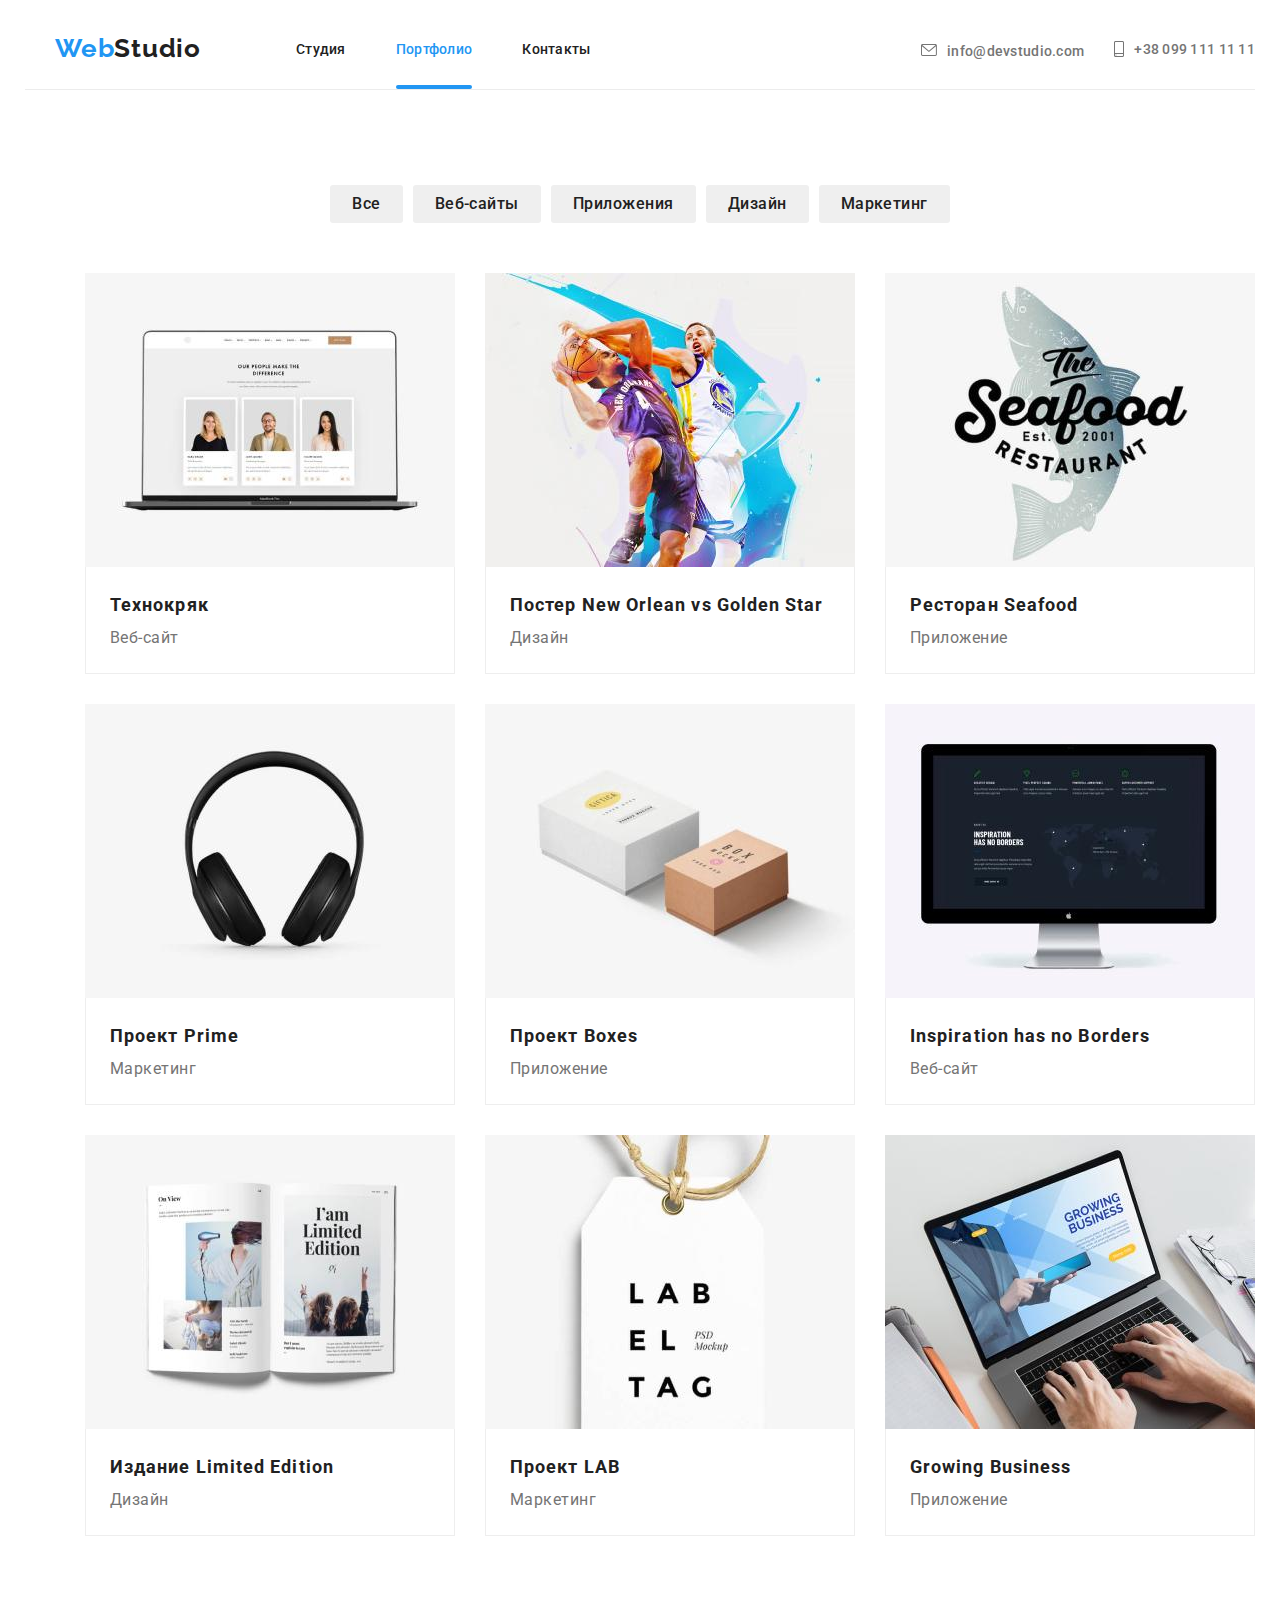
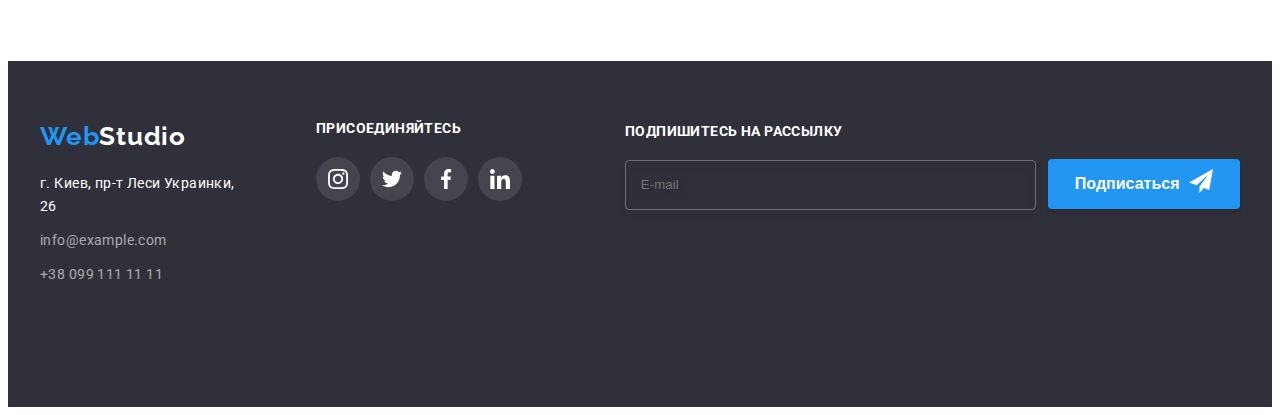
==== commit 7f90f556: "hws" ====
--- a/portfolio.html
+++ b/portfolio.html
@@ -20,7 +20,7 @@
     <header class="header container">
       <div class="container header-container">
         <nav class="header-container">
-          <a href="https://uk.wikipedia.org/wiki/%D0%92%D0%B5%D0%B1" target="_blank" rel="noopener noreferrer"
+          <a href="./index.html" target="_self" rel="noopener noreferrer"
             class="logo link">Web<span class="logo-black">Studio</span></a>
           <ul class="list menu-list">
             <li class="menu-item">
@@ -65,10 +65,10 @@
           </button>
           <ul class="list mobile-menu__nav">
             <li class="mobile-menu-item">
-              <a class="mobile-menu-li link current" href="./index.html">Студия</a>
+              <a class="mobile-menu-li link" href="./index.html">Студия</a>
             </li>
             <li class="mobile-menu-item">
-              <a class="mobile-menu-li link" href="./portfolio.html" rel="noopener noreferrer">Портфолио</a>
+              <a class="mobile-menu-li link current" href="./portfolio.html" rel="noopener noreferrer">Портфолио</a>
             </li>
             <li class="mobile-menu-item">
               <a class="mobile-menu-li link" href="./contacts.html" rel="noopener noreferrer">Контакты</a>
@@ -117,7 +117,7 @@
         <ul class="portfolio-list list">
           <li class="project">
             <div class="project-img-wrap">
-            <img src="./img/project(1)(1).jpg" alt="Ноутбук с включенным веб-сайтом" width="370" height="294" />
+            <img src="./img/project/project(1)(1).jpg" alt="Ноутбук с включенным веб-сайтом" width="370" height="294" />
             <p class="project-img-text">Ресурс предлагает комплексные предложения с разным уровнем функционала и сервисов. Все это позволит посетителю получить
             исчерпывающие сведения о компании или частном лице.</p>
             </div>
@@ -127,7 +127,7 @@
             </div>
           </li>
           <li class="project">
-            <img src="./img/project(2)(1).jpg" alt="Постер New Orlean vs Golden Star" width="370" height="294" />
+            <img src="./img/project/project(2)(1).jpg" alt="Постер New Orlean vs Golden Star" width="370" height="294" />
             <div class="img-description">
             <h3 class="proj-name" lang="eu">
               Постер New Orlean vs Golden Star
@@ -136,49 +136,49 @@
             </div>
           </li>
           <li class="project">
-            <img src="./img/project(3)(1).jpg" alt="Логотип ресторана Seafood" width="370" height="294" />
+            <img src="./img/project/project(3)(1).jpg" alt="Логотип ресторана Seafood" width="370" height="294" />
             <div class="img-description">
             <h3 class="proj-name" lang="eu">Ресторан Seafood</h3>
             <p class="proj-text">Приложение</p>
             </div>
           </li>
           <li class="project">
-            <img src="./img/project(4)(1).jpg" alt="Безпроводные наушники" width="370" height="294" />
+            <img src="./img/project/project(4)(1).jpg" alt="Безпроводные наушники" width="370" height="294" />
             <div class="img-description">
             <h3 class="proj-name" lang="eu">Проект Prime</h3>
             <p class="proj-text">Маркетинг</p>
             </div>
           </li>
           <li class="project">
-            <img src="./img/project(5)(1).jpg" alt="Две коробки с надписями" width="370" height="294" />
+            <img src="./img/project/project(5)(1).jpg" alt="Две коробки с надписями" width="370" height="294" />
             <div class="img-description">
             <h3 class="proj-name" lang="eu">Проект Boxes</h3>
             <p class="proj-text">Приложение</p>
             </div>
           </li>
           <li class="project">
-            <img src="./img/project(6)(1).jpg" alt="Макбук на котором включенный проект" width="370" height="294" />
+            <img src="./img/project/project(6)(1).jpg" alt="Макбук на котором включенный проект" width="370" height="294" />
             <div class="img-description">
             <h3 class="proj-name" lang="eu">Inspiration has no Borders</h3>
             <p class="proj-text">Веб-сайт</p>
             </div>
           </li>
           <li class="project">
-            <img src="./img/project(7)(1).jpg" alt="Открытая книга" width="370" height="294" />
+            <img src="./img/project/project(7)(1).jpg" alt="Открытая книга" width="370" height="294" />
             <div class="img-description">
             <h3 class="proj-name" lang="eu">Издание Limited Edition</h3>
             <p class="proj-text">Дизайн</p>
             </div>
           </li>
           <li class="project">
-            <img src="./img/project(8)(1).jpg" alt="Брелок с надписью" width="370" height="294" />
+            <img src="./img/project/project(8)(1).jpg" alt="Брелок с надписью" width="370" height="294" />
             <div class="img-description">
             <h3 class="proj-name" lang="eu">Проект LAB</h3>
             <p class="proj-text">Маркетинг</p>
             </div>
           </li>
           <li class="project">
-            <img src="./img/project(9)(1).jpg" alt="Человек работает за ноутбуком" width="370" height="294" />
+            <img src="./img/project/project(9)(1).jpg" alt="Человек работает за ноутбуком" width="370" height="294" />
             <div class="img-description">
             <h3 class="proj-name" lang="eu">Growing Business</h3>
             <p class="proj-text">Приложение</p>
@@ -251,5 +251,6 @@
         </form>
       </div>
     </footer>
+    <script src="./js/menu.js"></script>
   </body>
 </html>
--- a/css/main.min.css
+++ b/css/main.min.css
@@ -1,2 +1,2 @@
-:root{--header-nav-color: #212121;--header-a-color: #757575;--logo-color: #2196f3;--main-h-color: #212121;--main-p-color: #757575;--footer-addres-color: #ffffff;--footer-a-color: rgba(255, 255, 255, 0.6);--accent-color: #2196f3}.visually-hidden{position:absolute;width:1px;height:1px;margin:-1px;padding:0;white-space:nowrap;clip-path:inset(100%);clip:rect(0 0 0 0);overflow:hidden}body{font-family:"Roboto", sans-serif;background-color:#ffffff}.list{list-style:none}.link{text-decoration:none}.link:hover,.link:focus{color:var(--accent-color)}p,h1,h2,h3,h4,h5,h6{margin:0}ul{margin:0;padding:0}button{cursor:pointer}img{display:block;max-width:100%}.container{margin-left:15px;margin-right:15px}@media screen and (min-width: 480px){.container{width:450px;margin-left:auto;margin-right:auto}}@media screen and (min-width: 768px){.container{width:740px}}@media screen and (min-width: 1200px){.container{width:1170px}}.title{font-weight:700;font-size:28px;line-height:1.18;text-align:center;letter-spacing:0.03em;margin-bottom:30px;color:var(--main-h-color)}@media screen and (min-width: 1200px){.title{font-weight:700;font-size:36px;line-height:1.17;letter-spacing:0.03em;color:var(--main-h-color);margin-bottom:50px}}.social-link{width:100%;height:100%;border-radius:50%;display:flex;align-items:center;justify-content:center;color:#757575;transition:cubic-bezier(0.4, 0, 0.2, 1) 250ms;fill:#afb1b8}.social-link:hover,.social-link:focus{background-color:#2196f3;fill:#ffffff}.footer-social-link{width:100%;height:100%;border-radius:50%;display:flex;align-items:center;justify-content:center;background-color:rgba(255,255,255,0.1);transition:background-color cubic-bezier(0.4, 0, 0.2, 1) 250ms,fill cubic-bezier(0.4, 0, 0.2, 1) 250ms}.footer-social-link:hover,.footer-social-link:focus{background-color:#2196f3;fill:#ffffff}.backdrop{position:fixed;top:0;left:0;width:100vw;height:100vh;background-color:rgba(0,0,0,0.5);transition:opacity 500ms linear, visibility 500ms linear}.backdrop.is-hidden{opacity:0;visibility:hidden;pointer-events:none}.modal{position:absolute;top:50%;left:50%;transform:translate(-50%, -50%);width:450px;height:610px;background-color:#fff;padding:40px}.modal-close-btn{position:absolute;top:8px;right:8px;display:flex;justify-content:center;align-items:center;width:30px;height:30px;border-radius:50%;border:1px solid rgba(0,0,0,0.1);background-color:transparent;padding:0;cursor:pointer;transition:border-color 250ms cubic-bezier(0.4, 0, 0.2, 1)}.modal-close-btn:hover,.modal-close-btn:focus{border-color:#2196f3;fill:#2196f3}.modal_form_message{display:block;font-size:20px;line-height:1.5;text-align:center;letter-spacing:0.03em;color:#212121;transition:border-color 250ms cubic-bezier(0.4, 0, 0.2, 1)}.contact-form-field{display:block;margin-top:15px;margin-bottom:10px;font-weight:400;font-size:12px;line-height:14px;letter-spacing:0.01em;color:#757575}.contact-form-input-wrapper{position:relative;display:block;margin-top:6px}.contact-form-input{width:100%;height:40px;padding-left:42px;border:1px solid rgba(33,33,33,0.2);border-radius:4px;transition:border-color 250ms cubic-bezier(0.4, 0, 0.2, 1),fill 250ms cubic-bezier(0.4, 0, 0.2, 1)}.contact-form-input:focus,.contact-form-input:hover{outline:none;border-color:var(--accent-color);fill:var(--accent-color)}.contact-form-icon{position:absolute;top:50%;left:15px;transform:translateY(-50%);display:block;transition:border-color 250ms cubic-bezier(0.4, 0, 0.2, 1),fill 250ms cubic-bezier(0.4, 0, 0.2, 1)}.contact-form-input:focus+.contact-form-icon,.contact-form-input:hover+.contact-form-icon{outline:none;border-color:var(--accent-color);fill:var(--accent-color)}.contact-form-message{width:100%;height:100px;margin-top:6px;padding:12px 16px;resize:none;border-radius:4px;transition:border-color 250ms linear;border:1px solid rgba(33,33,33,0.2);box-sizing:border-box}.contact-form-message::placeholder{color:rgba(117,117,117,0.5)}.contact-form-message:focus,.contact-form-message:hover{outline:none;border-color:var(--accent-color);fill:var(--accent-color)}.contact-form-checkbox-wrapper{margin-bottom:20px}.contact-form-checkbox-label{display:flex;align-items:center;font-size:12px;line-height:1.16;margin-top:20px;margin-left:15px}.contact-form-checkbox-label::before{display:inline-block;width:16px;height:15px;border:1px solid #212121;border-radius:2px;cursor:pointer;content:'';margin-right:10px}.contact-form-checkbox:focus+.contact-form-checkbox-label::before{border:1px solid var(--accent-color)}.contact-form-checkbox:checked+.contact-form-checkbox-label::before{background-color:var(--accent-color);border:1px solid var(--accent-color);background-image:url("../img/checkbox.svg");justify-content:center;background-repeat:no-repeat;background-position:center}.contact-form-submit-btn{display:block;margin:0 auto;min-width:200px;height:50px;border:1px solid var(--accent-color);border-radius:4px;background-color:#2196F3;color:#fff;font-weight:600;line-height:1.33;letter-spacing:0.06em}.contact-form-submit-btn:hover,.contact-form-submit-btn:focus{background:#188ce8}.checkbox_link{color:#2196f3}@media screen and (min-width: 1200px){.modal{width:530px;height:580px}.contact-form-checkbox-label{font-size:14px;line-height:1.7}}.logo{font-family:Raleway;font-weight:700;font-size:24px;line-height:1.16;letter-spacing:0.03em;color:var(--logo-color);margin-right:88px}.logo-black{color:var(--header-nav-color)}.logo-white{color:var(--footer-addres-color)}.footer-logo{font-family:Raleway;font-weight:700;font-size:26px;line-height:1.19;letter-spacing:0.03em;color:#2196f3}@media screen and (min-width: 770px){.footer-logo{font-family:Raleway;font-weight:700;font-size:26px;line-height:1.19;letter-spacing:0.03em;color:#2196f3}}@media screen and (min-width: 1200px){.logo{font-family:Raleway;font-weight:700;font-size:26px;line-height:1.19;letter-spacing:0.03em;color:var(--logo-color);margin-right:95px}.footer-logo{font-family:Raleway;font-weight:700;font-size:26px;line-height:1.19;letter-spacing:0.03em;color:#2196f3}}.header{min-width:450px}.menu-list{display:none}.header-conect{display:none}.header{position:relative;padding-top:10px;padding-bottom:10px;border-bottom:1px solid #ececec}.header-container{display:flex;justify-content:space-between;align-items:center}.mobile-menu-btn{background-color:transparent;line-height:0;border:none;padding:0}@media screen and (min-width: 768px){.mobile-menu-btn{display:none}.mobile-menu{display:none}.menu-list{display:flex}.header-conect{display:block}.header{padding-top:15px;padding-bottom:15px}.header-contact{font-weight:500;font-size:14px;line-height:1.14;letter-spacing:0.02em;color:var(--header-a-color);fill:#757575;transition:color cubic-bezier(0.4, 0, 0.2, 1) 250ms,fill cubic-bezier(0.4, 0, 0.2, 1) 250ms}.header-contact:hover,.header-contact:focus{color:var(--accent-color);fill:var(--accent-color)}.header-mailto{position:relative;top:0.15em}.header-conect{margin-left:auto}.header-tel{margin-top:10px}.header-icon{margin-right:10px}.menu{font-weight:500;font-size:14px;line-height:1.14;letter-spacing:0.02em;color:var(--header-nav-color);position:relative}.menu.current::after{content:"";width:100%;position:absolute;height:4px;border-radius:2px;bottom:-32px;display:block;background-color:#2196f3}.menu-list li:not(:last-child){margin-right:50px}}@media screen and (min-width: 1200px){.header{min-width:1600px;padding-top:25px;padding-bottom:25px}.header-conect{display:flex}.header-tel{margin-left:30px;margin-top:0px}.header-icon{margin-right:10px}}.mobile-menu{position:absolute;top:0;left:0;background-color:#fff;width:100%;height:100vh;overflow:auto}.mobile-menu{opacity:0;visibility:hidden;pointer-events:none}.mobile-menu.is-open{opacity:1;visibility:visible;pointer-events:auto}.mobile-menu__close-btn{position:absolute;top:10px;right:15px;background-color:transparent;line-height:0;border:none;padding:0}.mobile-menu__close-btn:hover,.mobile-menu__close-btn:focus{fill:var(--accent-color)}.mobile-menu__container{position:relative;padding-top:50px;padding-bottom:50px}.mobile-social-menu{display:flex}.mobile-social-menu li:not(:first-child){border-left:1px solid rgba(33,33,33,0.2)}.mobile-social-menu li:not(:first-child){padding-left:10px;margin-left:10px}.mobile-menu-item{font-weight:500;font-size:40px;line-height:1.175;letter-spacing:0.02em;padding-bottom:35px}.mobile-menu-li{color:black}.mobile-menu-li:hover,.mobile-menu-li:focus{color:var(--accent-color)}.current{color:var(--accent-color)}.mobile-menu__nav{margin-bottom:265px}.mobile-menu-conect_tel{font-weight:500;font-size:34px;line-height:1.17;letter-spacing:0.02em;color:#2196F3}.mobile-menu-conect-tel{margin-bottom:30px}.mobile-menu-conect-mailto{margin-bottom:65px}.mobile-menu-conect_mailto{font-weight:500;font-size:24px;line-height:28px;letter-spacing:0.02em;color:#757575}.mobile-menu-conect_mailto:hover,.mobile-menu-conect_mailto:focus{color:var(--accent-color)}.mobile-social-menu-item{font-weight:500;font-size:18px;line-height:1.22;letter-spacing:0.02em;color:#2196F3}.hero{padding-top:120px;padding-bottom:130px;background-image:linear-gradient(rgba(47,48,58,0.4), rgba(47,48,58,0.4)),url(../img/hero/mobile-bi.jpg);background-color:#2f303a;background-repeat:no-repeat;background-size:cover;background-position:center;min-width:480px;height:400px;margin:0 auto}.hero-text{font-weight:900;font-size:26px;line-height:1.61;text-align:center;letter-spacing:0.06em;text-transform:uppercase;color:var(--footer-addres-color);max-width:700px;margin:0 auto;margin-bottom:40px}@media screen and (min-width: 480px){.hero{max-width:480px}}@media screen and (min-width: 768px){.hero{background-image:linear-gradient(rgba(47,48,58,0.4), rgba(47,48,58,0.4)),url(../img/hero/tablet-bi.jpg);max-width:768px}}@media screen and (min-width: 1200px){.hero{background-image:linear-gradient(rgba(47,48,58,0.4), rgba(47,48,58,0.4)),url(../img/hero/hero-bg.jpg);background-color:#2f303a;min-width:1600px;height:600px;padding-top:200px}.hero-text{font-weight:900;font-size:44px;line-height:1.36;text-align:center;letter-spacing:0.06em;text-transform:uppercase;color:var(--footer-addres-color);max-width:700px;margin:0 auto;margin-bottom:40px}}.hero-btn{font-family:Roboto, sans-serif;font-weight:700;font-size:16px;line-height:1.87;display:flex;align-items:center;text-align:center;letter-spacing:0.06em;color:var(--footer-addres-color);background-color:var(--accent-color);padding-left:32px;padding-top:10px;padding-bottom:10px;padding-right:32px;margin:0 auto;border:none;box-shadow:0px 4px 4px rgba(0,0,0,0.15);border-radius:4px}.hero-btn:active{box-shadow:none}.hero-btn:hover,.hero-btn:focus{background:#188ce8}.feature-title{font-weight:700;font-size:14px;line-height:1.14;letter-spacing:0.03em;text-transform:uppercase;color:var(--main-h-color)}.feature-text{font-size:14px;line-height:1.71;letter-spacing:0.03em;color:var(--main-p-color)}.feature-container{margin-top:60px;min-width:450px}.feature-title{display:block;text-align:center;margin-bottom:10px}.feature-containers{max-width:450px;padding:0 auto;margin-bottom:30px}.feature-img{min-width:450px;padding:25px 193px;background:#f5f4fa;margin-bottom:30px}@media screen and (min-width: 768px){.feature-list{display:flex;flex-wrap:wrap;margin-left:-30px;margin-bottom:-30px}.feature-containers{max-width:354px;margin-bottom:30px;flex-basis:calc((100% - 90px) / 3);margin-left:30px}.feature-img{min-width:354px;padding:25px 145px}.feature-title{text-align:left}}@media screen and (min-width: 1200px){.feature-list{flex-wrap:nowrap}.feature-title{margin-bottom:10px}.feature-containers{max-width:270px}.feature-img{padding:25px 100px;background:#f5f4fa;margin-bottom:30px;min-width:0}.feature-container{min-width:1600px}}.work{display:none}@media screen and (min-width: 1200px){.work-container{display:flex}.work{display:flex;padding-bottom:95px;margin-top:60px;min-width:1600px}.work-img-text{font-weight:700;font-size:14px;line-height:1.14;text-align:center;letter-spacing:0.03em;text-transform:uppercase;color:#ffffff;position:absolute;bottom:0;left:0;background:rgba(47,48,58,0.8);padding-top:27px;padding-bottom:27px;width:100%;justify-content:center}.img-work{position:relative}.img-work:not(last-shild){margin-right:30px}}.team{min-width:450px}.name{margin-bottom:10px;font-weight:500;font-size:16px;line-height:1.19;letter-spacing:0.03em;text-align:center;color:var(--main-h-color)}.profession{font-size:16px;line-height:1.19;letter-spacing:0.03em;text-align:center;color:var(--main-p-color);margin-bottom:30px}.main-img{background:#ffffff;box-shadow:0px 1px 3px rgba(0,0,0,0.12),0px 1px 1px rgba(0,0,0,0.14),0px 2px 1px rgba(0,0,0,0.2);border-radius:0px 0px 4px 4px;margin-bottom:30px}.main-info{padding-bottom:30px;padding-top:30px}.social-item{width:44px;height:44px;margin-right:10px}.social-list{display:flex;justify-content:center}.team{margin-top:60px;padding-top:60px;padding-bottom:60px;background:#f5f4fa}.card{height:460px}@media screen and (min-width: 768px){.main-container{display:flex;flex-wrap:wrap}.main-img{flex-basis:calc((100% - 2 * 30px) / 2);margin-right:30px}.card{width:354px;height:374px}}@media screen and (min-width: 1200px){.team{min-width:1600px}.main-container{display:flex;flex-wrap:none;margin-left:-30px;margin-top:50px}.main-img{flex-basis:calc((100% - 4 * 30px) / 4)}.card{width:270px;height:260px}}.clients{min-width:450px}.clients-title{font-weight:700;font-size:36px;line-height:1.16;text-align:center;letter-spacing:0.03em;color:#212121;margin-bottom:50px}.clients-link{width:210px;height:92px;display:flex;align-items:center;justify-content:center;background-color:rgba(255,255,255,0.1);border:1px solid #afb1b8;border-radius:4px;transition:border-color 250ms cubic-bezier(0.4, 0, 0.2, 1),fill 250ms cubic-bezier(0.4, 0, 0.2, 1);fill:#afb1b8}.clients-link:hover,.clients-link:focus{fill:var(--accent-color);border-color:var(--accent-color)}.clients-item{flex-basis:calc((100% - 2 * 30px) / 2);margin-bottom:30px;margin-right:30px}.clients-container{display:flex;flex-wrap:wrap;justify-content:center;margin-right:-30px;margin-bottom:60px}@media screen and (min-width: 768px){.clients-item{flex-basis:calc((100% - 3 * 30px) / 3);margin-bottom:30px;margin-right:30px}.clients-link{width:226px;height:96px}}@media screen and (min-width: 1200px){.clients{min-width:1600px;padding-top:95px;padding-bottom:95px}.clients-item{flex-basis:calc((100% - 6 * 30px) / 6);margin:0 auto}.clients-container{display:flex;flex-wrap:wrap;justify-content:center}.clients-link{width:170px;height:92px}}.footer-container{min-width:450px}.footer_subscribe_btn{width:200px;height:50px;margin:0 auto;background:#2196F3;box-shadow:0px 4px 4px rgba(0,0,0,0.15);border-radius:4px;color:#FFFFFF;font-weight:700;font-size:16px;line-height:1.87;display:flex;justify-content:center;padding-top:10px;transition:border-color 250ms cubic-bezier(0.4, 0, 0.2, 1)}.footer_subscribe_btn:hover,.footer_subscribe_btn:focus{border-color:var(--accent-color)}.footer-contact{font-style:normal;font-size:14px;line-height:1.71;letter-spacing:0.03em;color:rgba(255,255,255,0.6);min-width:230px;text-align:center;margin-bottom:60px}.footer{background-color:#2f303a;padding-top:60px;padding-bottom:60px}.address{font-size:14px;line-height:1.71;letter-spacing:0.03em;color:var(--footer-addres-color)}.map{font-style:normal;margin-top:20px}.mail{margin-bottom:10px;margin-top:10px}.footer-social-item{width:44px;height:44px;margin-right:10px}.footer-socials{margin-bottom:20px;font-weight:700;font-size:14px;line-height:1.14;letter-spacing:0.03em;text-transform:uppercase;color:#ffffff}.footer-social-icon{fill:#ffffff}.label_input{width:100%;height:50px;margin-top:20px;border:1px solid rgba(255,255,255,0.3);box-sizing:border-box;filter:drop-shadow(0px 4px 4px rgba(0,0,0,0.15));border-radius:4px;background-color:transparent;color:#ffffff;padding:15px;transition:border-color 250ms cubic-bezier(0.4, 0, 0.2, 1);margin-bottom:20px}.label_input:hover,.label_input:focus{border-color:var(--accent-color)}.footer_button{width:24px;height:24px;margin-left:10px}.footer-social-list{display:flex;justify-content:center}.footer-social{text-align:center;margin-bottom:60px}.footer_subscribe{text-align:center}.footer-contacts{font-style:normal;text-align:center;margin-bottom:60px}@media screen and (min-width: 768px){.footer-container{display:flex;flex-wrap:wrap}.footer-container{max-width:748px;justify-content:space-between}.footer_subscribe{margin:0 auto}.footer-contacts{margin-left:50px;text-align:center;margin-bottom:60px}.footer-social{margin-right:74px}}@media screen and (min-width: 1200px){.footer{min-width:1600px}.footer-container{max-width:1200px;justify-content:left;flex-wrap:nowrap}.footer_subscribe{text-align:left;display:flex;margin:0}.footer-contacts{text-align:left;margin:0;margin-right:70px}.footer-social{text-align:left;margin-right:93px}.footer-label{max-width:358px}.footer_subscribe_btn{margin-left:12px;margin-top:40px}}.project-img-text{position:absolute;top:0;left:0;color:#ffffff;line-height:1.5;background:rgba(33,150,243,0.9);padding:50px 25px;height:100%;transform:translateY(100%);transition:transform 250ms linear;font-size:18px;letter-spacing:0.03em}.project:hover .project-img-text{transform:translateY(0)}.proj-name{font-weight:700;font-size:18px;line-height:2;letter-spacing:0.06em;color:var(--main-h-color)}.proj-text{font-size:16px;line-height:1.87;letter-spacing:0.03em;color:var(--main-p-color)}.filter{font-family:Roboto;border:none;font-weight:500;font-size:16px;line-height:1.62;letter-spacing:0.03em;color:var(--main-h-color);border-radius:3px;padding:6px 22px}.filter:hover,.filter:focus{background-color:var(--accent-color);color:var(--footer-addres-color);cursor:pointer;box-shadow:0px 3px 1px rgba(0,0,0,0.1),0px 1px 2px rgba(0,0,0,0.08),0px 2px 2px rgba(0,0,0,0.12);border-radius:4px;transition:cubic-bezier(0.4, 0, 0.2, 1) 250ms}.filters{width:611px;height:54px;left:495px;top:174px}.filtered:not(:last-child){margin-right:10px;margin-bottom:15px}.project{margin-bottom:30px;flex-basis:calc((100% - 90px) / 3);margin-left:30px;transition:box-shadow 250ms cubic-bezier(0.4, 0, 0.2, 1)}.project:hover,.project:focus{box-shadow:0px 1px 1px rgba(0,0,0,0.12),0px 4px 4px rgba(0,0,0,0.06),1px 4px 6px rgba(0,0,0,0.16)}.img-description{border-bottom:1px solid #eeeeee;border-right:1px solid #eeeeee;border-left:1px solid #eeeeee;padding:20px 24px}.portfolio{padding:95px 0}.portfolio-container{margin-top:30px}.project-img-wrap{position:relative;overflow:hidden}.portfolio-filtered{display:flex;flex-wrap:wrap}@media screen and (min-width: 768px){.portfolio-filtered{justify-content:center}.portfolio-list{display:flex;flex-wrap:wrap}.project{flex-basis:calc((100% - 2 * 30px) / 2)}}@media screen and (min-width: 1200px){.portfolio-btn{border-radius:4px;border-color:#f5f4fa;margin-bottom:50px;display:flex;text-align:center;justify-content:center;height:38px}.portfolio{min-width:1600px}.project{flex-basis:calc((100% - 3 * 30px) / 3)}}
+:root{--header-nav-color: #212121;--header-a-color: #757575;--logo-color: #2196f3;--main-h-color: #212121;--main-p-color: #757575;--footer-addres-color: #ffffff;--footer-a-color: rgba(255, 255, 255, 0.6);--accent-color: #2196f3}.visually-hidden{position:absolute;width:1px;height:1px;margin:-1px;padding:0;white-space:nowrap;clip-path:inset(100%);clip:rect(0 0 0 0);overflow:hidden}body{font-family:"Roboto", sans-serif;background-color:#ffffff}.list{list-style:none}.link{text-decoration:none}.link:hover,.link:focus{color:var(--accent-color)}p,h1,h2,h3,h4,h5,h6{margin:0}ul{margin:0;padding:0}button{cursor:pointer}img{display:block;max-width:100%;height:auto}section{padding:60px 0}.container{padding:0 15px;margin-left:auto;margin-right:auto}@media screen and (min-width: 480px){.container{width:480px}}@media screen and (min-width: 768px){.container{width:768px}}@media screen and (min-width: 1200px){.container{width:1200px}}.title{font-weight:700;font-size:28px;line-height:1.18;text-align:center;letter-spacing:0.03em;margin-bottom:30px;color:var(--main-h-color)}@media screen and (min-width: 1200px){.title{font-weight:700;font-size:36px;line-height:1.17;letter-spacing:0.03em;color:var(--main-h-color);margin-bottom:50px}}.social-link{width:100%;height:100%;border-radius:50%;display:flex;align-items:center;justify-content:center;color:#757575;transition:cubic-bezier(0.4, 0, 0.2, 1) 250ms;fill:#afb1b8}.social-link:hover,.social-link:focus{background-color:#2196f3;fill:#ffffff}.footer-social-link{width:100%;height:100%;border-radius:50%;display:flex;align-items:center;justify-content:center;background-color:rgba(255,255,255,0.1);transition:background-color cubic-bezier(0.4, 0, 0.2, 1) 250ms,fill cubic-bezier(0.4, 0, 0.2, 1) 250ms}.footer-social-link:hover,.footer-social-link:focus{background-color:#2196f3;fill:#ffffff}.backdrop{position:fixed;top:0;left:0;width:100vw;height:100vh;background-color:rgba(0,0,0,0.5);transition:opacity 500ms linear, visibility 500ms linear}.backdrop.is-hidden{opacity:0;visibility:hidden;pointer-events:none}.modal{position:absolute;top:50%;left:50%;transform:translate(-50%, -50%);width:450px;height:610px;background-color:#fff;padding:40px}.modal-close-btn{position:absolute;top:8px;right:8px;display:flex;justify-content:center;align-items:center;width:30px;height:30px;border-radius:50%;border:1px solid rgba(0,0,0,0.1);background-color:transparent;padding:0;cursor:pointer;transition:border-color 250ms cubic-bezier(0.4, 0, 0.2, 1)}.modal-close-btn:hover,.modal-close-btn:focus{border-color:#2196f3;fill:#2196f3}.modal_form_message{display:block;font-size:20px;line-height:1.5;text-align:center;letter-spacing:0.03em;color:#212121;transition:border-color 250ms cubic-bezier(0.4, 0, 0.2, 1)}.contact-form-field{display:block;margin-top:15px;margin-bottom:10px;font-weight:400;font-size:12px;line-height:14px;letter-spacing:0.01em;color:#757575}.contact-form-input-wrapper{position:relative;display:block;margin-top:6px}.contact-form-input{width:100%;height:40px;padding-left:42px;border:1px solid rgba(33,33,33,0.2);border-radius:4px;transition:border-color 250ms cubic-bezier(0.4, 0, 0.2, 1),fill 250ms cubic-bezier(0.4, 0, 0.2, 1)}.contact-form-input:focus,.contact-form-input:hover{outline:none;border-color:var(--accent-color);fill:var(--accent-color)}.contact-form-icon{position:absolute;top:50%;left:15px;transform:translateY(-50%);display:block;transition:border-color 250ms cubic-bezier(0.4, 0, 0.2, 1),fill 250ms cubic-bezier(0.4, 0, 0.2, 1)}.contact-form-input:focus+.contact-form-icon,.contact-form-input:hover+.contact-form-icon{outline:none;border-color:var(--accent-color);fill:var(--accent-color)}.contact-form-message{width:100%;height:100px;margin-top:6px;padding:12px 16px;resize:none;border-radius:4px;transition:border-color 250ms linear;border:1px solid rgba(33,33,33,0.2);box-sizing:border-box}.contact-form-message::placeholder{color:rgba(117,117,117,0.5)}.contact-form-message:focus,.contact-form-message:hover{outline:none;border-color:var(--accent-color);fill:var(--accent-color)}.contact-form-checkbox-wrapper{margin-bottom:20px}.contact-form-checkbox-label{display:flex;align-items:center;font-size:12px;line-height:1.16;margin-top:20px;margin-left:15px}.contact-form-checkbox-label::before{display:inline-block;width:16px;height:15px;border:1px solid #212121;border-radius:2px;cursor:pointer;content:'';margin-right:10px}.contact-form-checkbox:focus+.contact-form-checkbox-label::before{border:1px solid var(--accent-color)}.contact-form-checkbox:checked+.contact-form-checkbox-label::before{background-color:var(--accent-color);border:1px solid var(--accent-color);background-image:url("../img/checkbox.svg");justify-content:center;background-repeat:no-repeat;background-position:center}.contact-form-submit-btn{display:block;margin:0 auto;min-width:200px;height:50px;border:1px solid var(--accent-color);border-radius:4px;background-color:#2196F3;color:#fff;font-weight:600;line-height:1.33;letter-spacing:0.06em}.contact-form-submit-btn:hover,.contact-form-submit-btn:focus{background:#188ce8}.checkbox_link{color:#2196f3}@media screen and (min-width: 1200px){.modal{width:530px;height:580px}.contact-form-checkbox-label{font-size:14px;line-height:1.7}}.logo{font-family:Raleway;font-weight:700;font-size:24px;line-height:1.16;letter-spacing:0.03em;color:var(--logo-color);margin-right:88px}.logo-black{color:var(--header-nav-color)}.logo-white{color:var(--footer-addres-color)}.footer-logo{font-family:Raleway;font-weight:700;font-size:26px;line-height:1.19;letter-spacing:0.03em;color:#2196f3}@media screen and (min-width: 770px){.footer-logo{font-family:Raleway;font-weight:700;font-size:26px;line-height:1.19;letter-spacing:0.03em;color:#2196f3}}@media screen and (min-width: 1200px){.logo{font-family:Raleway;font-weight:700;font-size:26px;line-height:1.19;letter-spacing:0.03em;color:var(--logo-color);margin-right:95px}.footer-logo{font-family:Raleway;font-weight:700;font-size:26px;line-height:1.19;letter-spacing:0.03em;color:#2196f3}}.menu-list{display:none}.header-conect{display:none}.header{position:relative;padding-top:10px;padding-bottom:10px;border-bottom:1px solid #ececec}.header-container{display:flex;justify-content:space-between;align-items:center}.mobile-menu-btn{background-color:transparent;line-height:0;border:none;padding:0}@media screen and (min-width: 768px){.mobile-menu-btn{display:none}.mobile-menu{display:none}.menu-list{display:flex}.header-conect{display:block}.header{padding-top:15px;padding-bottom:15px}.header-contact{font-weight:500;font-size:14px;line-height:1.14;letter-spacing:0.02em;color:var(--header-a-color);fill:#757575;transition:color cubic-bezier(0.4, 0, 0.2, 1) 250ms,fill cubic-bezier(0.4, 0, 0.2, 1) 250ms}.header-contact:hover,.header-contact:focus{color:var(--accent-color);fill:var(--accent-color)}.header-mailto{position:relative;top:0.15em}.header-conect{margin-left:auto}.header-tel{margin-top:10px}.header-icon{margin-right:10px}.menu{font-weight:500;font-size:14px;line-height:1.14;letter-spacing:0.02em;color:var(--header-nav-color);position:relative}.menu.current::after{content:"";width:100%;position:absolute;height:4px;border-radius:2px;bottom:-32px;display:block;background-color:#2196f3}.menu-list li:not(:last-child){margin-right:50px}}@media screen and (min-width: 1200px){.header{padding-top:25px;padding-bottom:25px}.header-conect{display:flex}.header-tel{margin-left:30px;margin-top:0px}.header-icon{margin-right:10px}}.mobile-menu{position:fixed;top:0;left:0;background-color:#fff;width:100vw;height:100vh;overflow:auto;z-index:1}.mobile-menu{opacity:0;visibility:hidden;pointer-events:none}.mobile-menu-conect{margin-top:auto}.mobile-menu.is-open{opacity:1;visibility:visible;pointer-events:auto}.mobile-menu__close-btn{position:absolute;top:10px;right:15px;background-color:transparent;line-height:0;border:none;padding:0}.mobile-menu__close-btn:hover,.mobile-menu__close-btn:focus{fill:var(--accent-color)}.mobile-menu__container{position:relative;padding-top:50px;padding-bottom:50px;display:flex;flex-direction:column;height:100%}.mobile-social-menu{display:flex}.mobile-social-menu li:not(:first-child){border-left:1px solid rgba(33,33,33,0.2)}.mobile-social-menu li:not(:first-child){padding-left:10px;margin-left:10px}.mobile-menu-item{font-weight:500;font-size:40px;line-height:1.175;letter-spacing:0.02em;padding-bottom:35px}.mobile-menu-li{color:black}.mobile-menu-li:hover,.mobile-menu-li:focus{color:var(--accent-color)}.current{color:var(--accent-color)}.mobile-menu-conect_tel{font-weight:500;font-size:34px;line-height:1.17;letter-spacing:0.02em;color:#2196F3}.mobile-menu-conect-tel{margin-bottom:30px}.mobile-menu-conect-mailto{margin-bottom:65px}.mobile-menu-conect_mailto{font-weight:500;font-size:24px;line-height:28px;letter-spacing:0.02em;color:#757575}.mobile-menu-conect_mailto:hover,.mobile-menu-conect_mailto:focus{color:var(--accent-color)}.mobile-social-menu-item{font-weight:500;font-size:18px;line-height:1.22;letter-spacing:0.02em;color:#2196F3}.hero{padding:118px 0;background-image:linear-gradient(rgba(47,48,58,0.4), rgba(47,48,58,0.4)),url(../img/hero/mobile-bi.jpg);background-color:#2f303a;background-repeat:no-repeat;background-size:cover;background-position:center;max-width:1600px;margin:0 auto}.hero-text{font-weight:900;font-size:26px;line-height:1.61;text-align:center;letter-spacing:0.06em;text-transform:uppercase;color:var(--footer-addres-color);max-width:360px;margin:0 auto;margin-bottom:40px}@media screen and (min-width: 768px){.hero{background-image:linear-gradient(rgba(47,48,58,0.4), rgba(47,48,58,0.4)),url(../img/hero/tablet-bi.jpg)}}@media screen and (min-width: 1200px){.hero{background-image:linear-gradient(rgba(47,48,58,0.4), rgba(47,48,58,0.4)),url(../img/hero/hero-bg.jpg);background-color:#2f303a;padding-top:200px}.hero-text{font-weight:900;font-size:44px;line-height:1.36;text-align:center;letter-spacing:0.06em;text-transform:uppercase;color:var(--footer-addres-color);max-width:696px;margin:0 auto;margin-bottom:40px}}.hero-btn{font-family:Roboto, sans-serif;font-weight:700;font-size:16px;line-height:1.87;display:flex;align-items:center;text-align:center;letter-spacing:0.06em;color:var(--footer-addres-color);background-color:var(--accent-color);padding-left:32px;padding-top:10px;padding-bottom:10px;padding-right:32px;margin:0 auto;border:none;box-shadow:0px 4px 4px rgba(0,0,0,0.15);border-radius:4px}.hero-btn:active{box-shadow:none}.hero-btn:hover,.hero-btn:focus{background:#188ce8}.feature-title{font-weight:700;font-size:14px;line-height:1.14;letter-spacing:0.03em;text-transform:uppercase;color:var(--main-h-color)}.feature-text{font-size:14px;line-height:1.71;letter-spacing:0.03em;color:var(--main-p-color)}.feature-title{display:block;text-align:center;margin-bottom:10px}.feature-containers{margin-bottom:30px}.feature-containers:last-child{margin-bottom:0}.feature-img{height:120px;background:#f5f4fa;margin-bottom:30px;display:flex;align-items:center;justify-content:center}.feature-containers:last-child{margin-bottom:0}@media screen and (min-width: 768px){.feature-list{display:flex;flex-wrap:wrap;margin-left:-30px;margin-bottom:-30px}.feature-containers{max-width:354px;margin-bottom:30px;flex-basis:calc((100% - 90px) / 3);margin-left:30px}.feature-img{padding:25px 145px}.feature-title{text-align:left}}@media screen and (min-width: 1200px){.feature-list{flex-wrap:nowrap}.feature-title{margin-bottom:10px}.feature-img{padding:25px 100px;background:#f5f4fa;margin-bottom:30px;min-width:0}}.work{display:none}@media screen and (min-width: 1200px){.work-container{display:flex}.work{display:flex;padding-bottom:95px;margin-top:60px}.work-img-text{font-weight:700;font-size:14px;line-height:1.14;text-align:center;letter-spacing:0.03em;text-transform:uppercase;color:#ffffff;position:absolute;bottom:0;left:0;background:rgba(47,48,58,0.8);padding-top:27px;padding-bottom:27px;width:100%;justify-content:center}.img-work{position:relative}.img-work:not(last-shild){margin-right:30px}}.name{margin-bottom:10px;font-weight:500;font-size:16px;line-height:1.19;letter-spacing:0.03em;text-align:center;color:var(--main-h-color)}.profession{font-size:16px;line-height:1.19;letter-spacing:0.03em;text-align:center;color:var(--main-p-color);margin-bottom:30px}.main-img{background:#ffffff;box-shadow:0px 1px 3px rgba(0,0,0,0.12),0px 1px 1px rgba(0,0,0,0.14),0px 2px 1px rgba(0,0,0,0.2);border-radius:0px 0px 4px 4px;margin:15px}.main-info{padding-bottom:30px;padding-top:30px}.social-item{width:44px;height:44px;margin-right:10px}.social-list{display:flex;justify-content:center}.team{padding-top:60px;padding-bottom:60px;background:#f5f4fa}@media screen and (min-width: 768px){.main-container{display:flex;flex-wrap:wrap;margin:-15px}.main-img{flex-basis:calc((100% - 2 * 30px) / 2)}}@media screen and (min-width: 1200px){.main-container{display:flex;flex-wrap:nowrap;margin-top:50px}.main-img{flex-basis:calc((100% - 4 * 30px) / 4)}}.clients-title{font-weight:700;font-size:36px;line-height:1.16;text-align:center;letter-spacing:0.03em;color:#212121;margin-bottom:50px}.clients-link{width:210px;height:92px;display:flex;align-items:center;justify-content:center;background-color:rgba(255,255,255,0.1);border:1px solid #afb1b8;border-radius:4px;transition:border-color 250ms cubic-bezier(0.4, 0, 0.2, 1),fill 250ms cubic-bezier(0.4, 0, 0.2, 1);fill:#afb1b8}.clients-link:hover,.clients-link:focus{fill:var(--accent-color);border-color:var(--accent-color)}.clients-item{flex-basis:calc((100% - 2 * 30px) / 2);margin:15px}.clients-container{display:flex;flex-wrap:wrap;justify-content:center;margin:-15px}@media screen and (min-width: 768px){.clients-item{flex-basis:calc((100% - 3 * 30px) / 3)}.clients-link{width:226px;height:96px}}@media screen and (min-width: 1200px){.clients{padding-top:95px;padding-bottom:95px}.clients-item{flex-basis:calc((100% - 6 * 30px) / 6);margin:0 auto}.clients-container{display:flex;flex-wrap:wrap;justify-content:center}.clients-link{width:170px;height:92px}}.footer_subscribe_btn{width:200px;height:50px;margin:0 auto;background:#2196F3;box-shadow:0px 4px 4px rgba(0,0,0,0.15);border-radius:4px;color:#FFFFFF;font-weight:700;font-size:16px;line-height:1.87;border:none;display:flex;justify-content:center;padding-top:10px;transition:border-color 250ms cubic-bezier(0.4, 0, 0.2, 1)}.footer_subscribe_btn:hover,.footer_subscribe_btn:focus{border-color:var(--accent-color)}.footer-contact{font-style:normal;font-size:14px;line-height:1.71;letter-spacing:0.03em;color:rgba(255,255,255,0.6);min-width:230px;text-align:center;margin-bottom:60px}.footer{background-color:#2f303a;padding-top:60px;padding-bottom:60px}.address{font-size:14px;line-height:1.71;letter-spacing:0.03em;color:var(--footer-addres-color)}.map{font-style:normal;margin-top:20px}.mail{margin-bottom:10px;margin-top:10px}.footer-social-item{width:44px;height:44px;margin-right:10px}.footer-socials{margin-bottom:20px;font-weight:700;font-size:14px;line-height:1.14;letter-spacing:0.03em;text-transform:uppercase;color:#ffffff}.footer-social-icon{fill:#ffffff}.label_input{width:100%;height:50px;margin-top:20px;border:1px solid rgba(255,255,255,0.3);box-sizing:border-box;filter:drop-shadow(0px 4px 4px rgba(0,0,0,0.15));border-radius:4px;background-color:transparent;color:#ffffff;padding:15px;transition:border-color 250ms cubic-bezier(0.4, 0, 0.2, 1);margin-bottom:20px}.label_input:hover,.label_input:focus{border-color:var(--accent-color)}.footer_button{width:24px;height:24px;margin-left:10px}.footer-social-list{display:flex;justify-content:center}.footer-social{text-align:center;margin-bottom:60px}.footer_subscribe{text-align:center}.footer-contacts{font-style:normal;text-align:center;margin-bottom:60px}@media screen and (min-width: 768px){.footer-container{display:flex;flex-wrap:wrap}.footer-container{width:768px;justify-content:center}.footer_subscribe{margin:0 auto}.footer-contacts{text-align:center;margin-bottom:60px;margin-right:165px}}@media screen and (min-width: 1200px){.footer-container{justify-content:left;flex-wrap:nowrap;width:1200px}.footer_subscribe{text-align:left;display:flex;margin:0}.footer-contacts{text-align:left;margin-right:70px}.footer-social{text-align:left;margin-right:93px}.footer_subscribe_btn{margin-left:12px;margin-top:38px}}.project-img-text{position:absolute;top:0;left:0;color:#ffffff;line-height:1.5;background:rgba(33,150,243,0.9);padding:50px 25px;height:100%;transform:translateY(100%);transition:transform 250ms linear;font-size:18px;letter-spacing:0.03em}.project:hover .project-img-text{transform:translateY(0)}.proj-name{font-weight:700;font-size:18px;line-height:2;letter-spacing:0.06em;color:var(--main-h-color)}.proj-text{font-size:16px;line-height:1.87;letter-spacing:0.03em;color:var(--main-p-color)}.filter{font-family:Roboto;border:none;font-weight:500;font-size:16px;line-height:1.62;letter-spacing:0.03em;color:var(--main-h-color);border-radius:3px;padding:6px 22px}.filter:hover,.filter:focus{background-color:var(--accent-color);color:var(--footer-addres-color);cursor:pointer;box-shadow:0px 3px 1px rgba(0,0,0,0.1),0px 1px 2px rgba(0,0,0,0.08),0px 2px 2px rgba(0,0,0,0.12);border-radius:4px;transition:cubic-bezier(0.4, 0, 0.2, 1) 250ms}.filters{width:611px;height:54px;left:495px;top:174px}.filtered:not(:last-child){margin-right:10px;margin-bottom:15px}.project{margin-bottom:30px;flex-basis:calc((100% - 90px) / 3);margin-left:30px;transition:box-shadow 250ms cubic-bezier(0.4, 0, 0.2, 1)}.project:hover,.project:focus{box-shadow:0px 1px 1px rgba(0,0,0,0.12),0px 4px 4px rgba(0,0,0,0.06),1px 4px 6px rgba(0,0,0,0.16)}.img-description{border-bottom:1px solid #eeeeee;border-right:1px solid #eeeeee;border-left:1px solid #eeeeee;padding:20px 24px;flex-grow:1}.portfolio{padding:95px 0}.portfolio-container{margin-top:30px}.project-img-wrap{position:relative;overflow:hidden}.portfolio-filtered{display:flex;flex-wrap:wrap}@media screen and (min-width: 768px){.portfolio-filtered{justify-content:center}.portfolio-list{display:flex;flex-wrap:wrap}.project{flex-basis:calc((100% - 2 * 30px) / 2);display:flex;flex-direction:column}}@media screen and (min-width: 1200px){.portfolio-btn{border-radius:4px;border-color:#f5f4fa;margin-bottom:50px;display:flex;text-align:center;justify-content:center;height:38px}.project{flex-basis:calc((100% - 3 * 30px) / 3)}}
 /*# sourceMappingURL=main.min.css.map */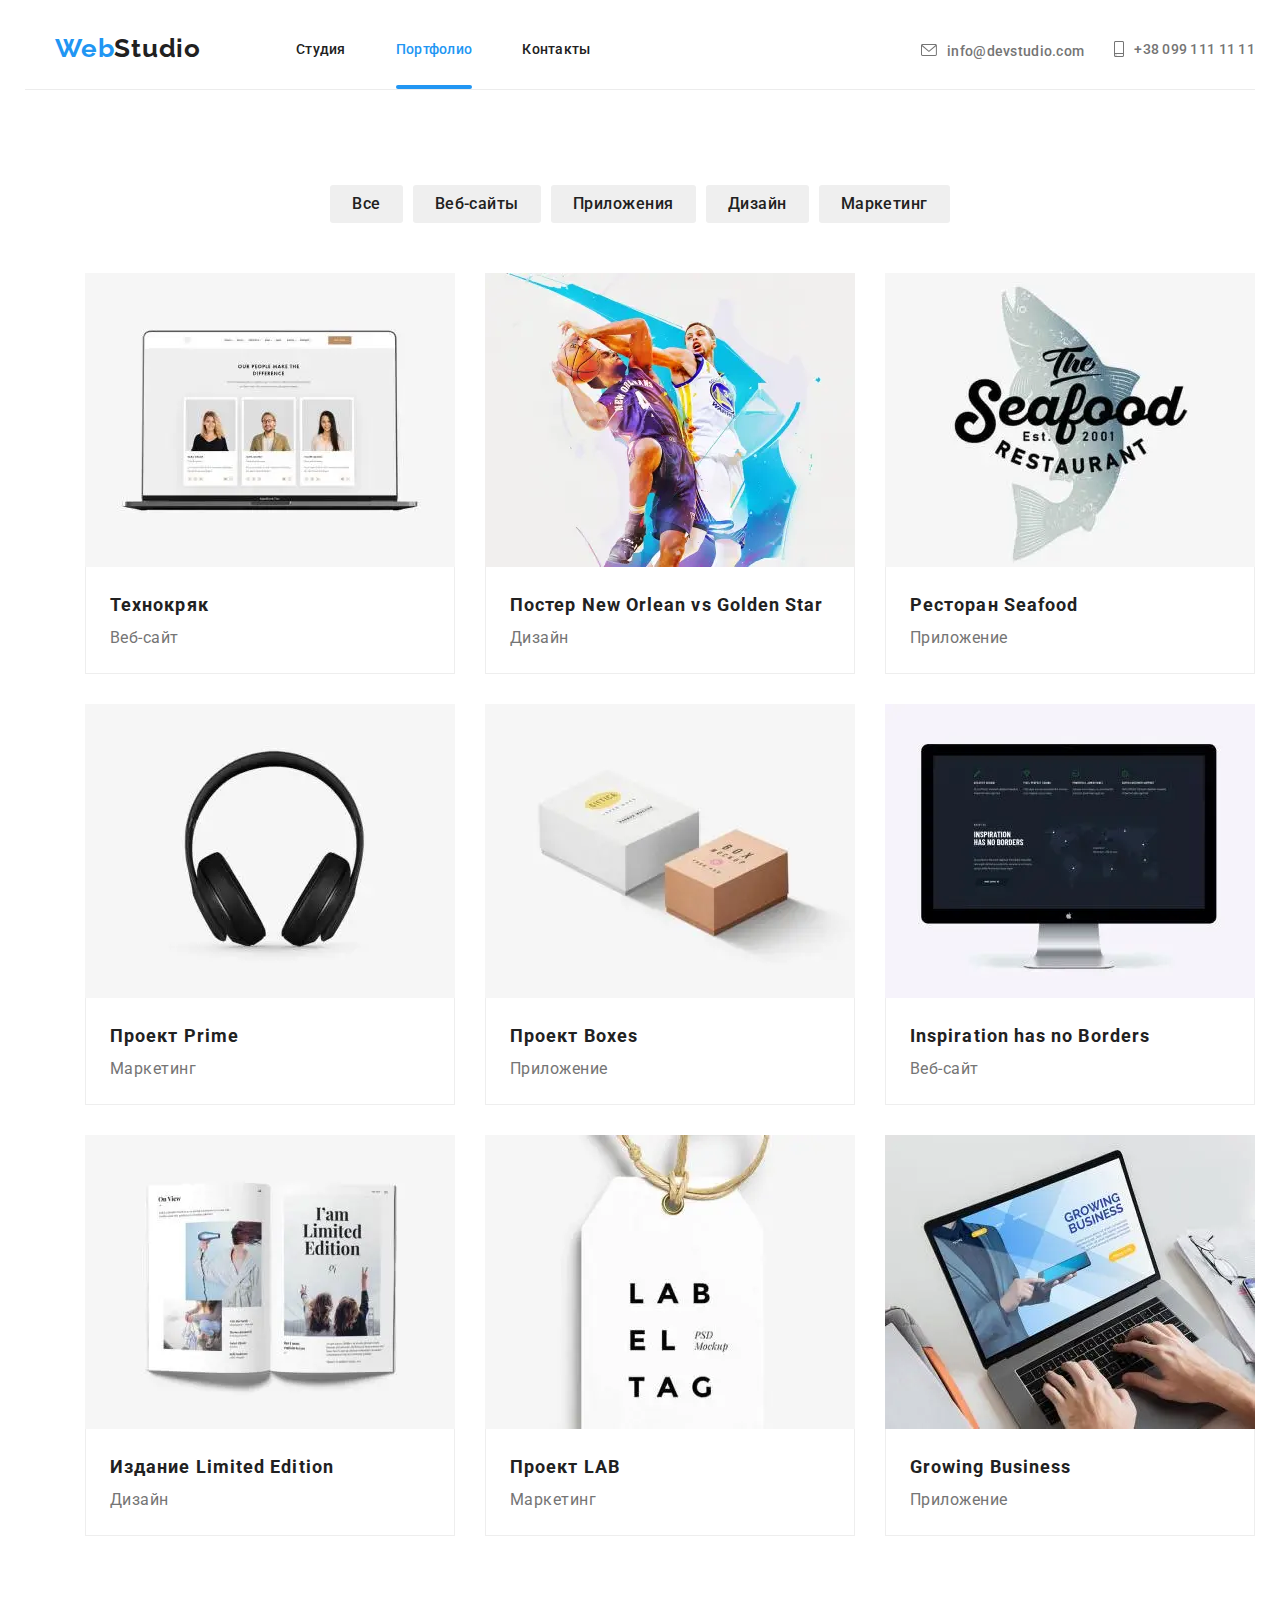
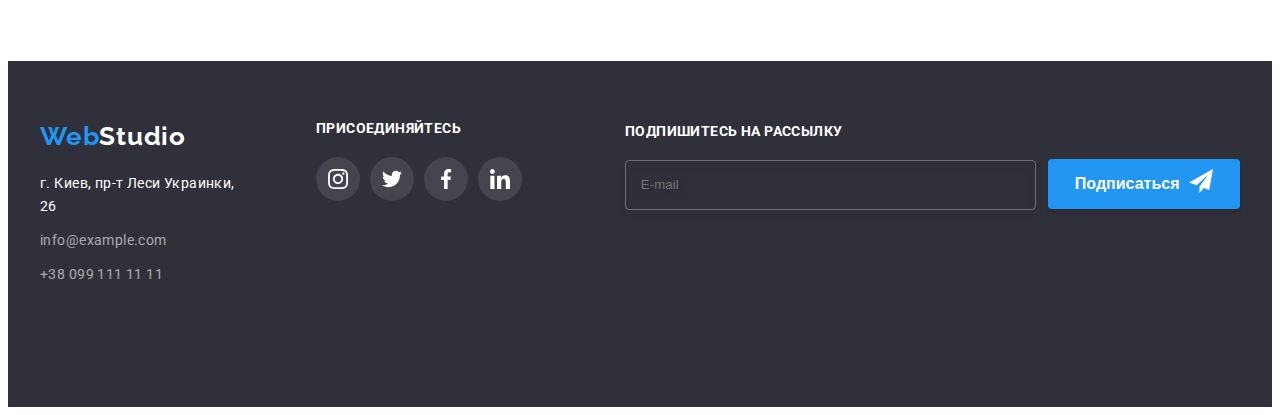
==== commit ad069cd0: "compl" ====
--- a/portfolio.html
+++ b/portfolio.html
@@ -117,7 +117,22 @@
         <ul class="portfolio-list list">
           <li class="project">
             <div class="project-img-wrap">
-            <img src="./img/project/project(1)(1).jpg" alt="Ноутбук с включенным веб-сайтом" width="370" height="294" />
+              <picture>
+<source srcset="./img/project/ds-proj1-webp.webp 1x, ./img/project/ds-proj1-webp@2x.webp 2x" media="(min-width: 1200px)"
+  type="image/webp" />
+<source srcset="./img/project/ds-proj1.jpg 1x, ./img/project/ds-proj1@2x.jpg 2x" media="(min-width: 1200px)" />
+
+<source srcset="./img/project/tb-proj1-webp.webp 1x, ./img/project/tb-proj1-webp@2x.webp 2x" media="(min-width: 768px)"
+  type="image/webp" />
+<source srcset="./img/project/tb-proj1.jpg 1x, ./img/project/tb-proj1@2x.jpg 2x" media="(min-width: 768px)" />
+
+<source srcset="./img/project/mb-proj1-webp.webp 1x, ./img/project/mb-proj1-webp@2x.webp 2x" media="(max-width: 767px)"
+  type="image/webp" />
+<source srcset="./img/project/mb-proj1.jpg 1x, ./img/project/mb-proj1@2x.jpg 2x" media="(max-width: 767px)" />
+
+
+            <img src="./img/project/ds-proj1.jpg" alt="Ноутбук с включенным веб-сайтом" width="370" height="294" />
+            </picture>
             <p class="project-img-text">Ресурс предлагает комплексные предложения с разным уровнем функционала и сервисов. Все это позволит посетителю получить
             исчерпывающие сведения о компании или частном лице.</p>
             </div>
@@ -127,7 +142,22 @@
             </div>
           </li>
           <li class="project">
-            <img src="./img/project/project(2)(1).jpg" alt="Постер New Orlean vs Golden Star" width="370" height="294" />
+            <picture>
+<source srcset="./img/project/ds-proj2-webp.webp 1x, ./img/project/ds-proj2-webp@2x.webp 2x" media="(min-width: 1200px)"
+  type="image/webp" />
+<source srcset="./img/project/ds-proj2.jpg 1x, ./img/project/ds-proj2@2x.jpg 2x" media="(min-width: 1200px)" />
+
+<source srcset="./img/project/tb-proj2-webp.webp 1x, ./img/project/tb-proj2-webp@2x.webp 2x" media="(min-width: 768px)"
+  type="image/webp" />
+<source srcset="./img/project/tb-proj2.jpg 1x, ./img/project/tb-proj2@2x.jpg 2x" media="(min-width: 768px)" />
+
+<source srcset="./img/project/mb-proj2-webp.webp 1x, ./img/project/mb-proj2-webp@2x.webp 2x" media="(max-width: 767px)"
+  type="image/webp" />
+<source srcset="./img/project/mb-proj2.jpg 1x, ./img/project/mb-proj2@2x.jpg 2x" media="(max-width: 767px)" />
+
+
+            <img src="./img/project/ds-proj2.jpg" alt="Постер New Orlean vs Golden Star" width="370" height="294" />
+            </picture>
             <div class="img-description">
             <h3 class="proj-name" lang="eu">
               Постер New Orlean vs Golden Star
@@ -136,49 +166,154 @@
             </div>
           </li>
           <li class="project">
-            <img src="./img/project/project(3)(1).jpg" alt="Логотип ресторана Seafood" width="370" height="294" />
+            <picture>
+<source srcset="./img/project/ds-proj3-webp.webp 1x, ./img/project/ds-proj3-webp@2x.webp 2x" media="(min-width: 1200px)"
+  type="image/webp" />
+<source srcset="./img/project/ds-proj3.jpg 1x, ./img/project/ds-proj3@2x.jpg 2x" media="(min-width: 1200px)" />
+
+<source srcset="./img/project/tb-proj3-webp.webp 1x, ./img/project/tb-proj3-webp@2x.webp 2x" media="(min-width: 768px)"
+  type="image/webp" />
+<source srcset="./img/project/tb-proj3.jpg 1x, ./img/project/tb-proj3@2x.jpg 2x" media="(min-width: 768px)" />
+
+<source srcset="./img/project/mb-proj3-webp.webp 1x, ./img/project/mb-proj3-webp@2x.webp 2x" media="(max-width: 767px)"
+  type="image/webp" />
+<source srcset="./img/project/mb-proj3.jpg 1x, ./img/project/mb-proj3@2x.jpg 2x" media="(max-width: 767px)" />
+
+
+            <img src="./img/project/ds-proj3.jpg" alt="Логотип ресторана Seafood" width="370" height="294" />
+            </picture>
             <div class="img-description">
             <h3 class="proj-name" lang="eu">Ресторан Seafood</h3>
             <p class="proj-text">Приложение</p>
             </div>
           </li>
           <li class="project">
-            <img src="./img/project/project(4)(1).jpg" alt="Безпроводные наушники" width="370" height="294" />
+            <picture>
+<source srcset="./img/project/ds-proj4-webp.webp 1x, ./img/project/ds-proj4-webp@2x.webp 2x" media="(min-width: 1200px)"
+  type="image/webp" />
+<source srcset="./img/project/ds-proj4.jpg 1x, ./img/project/ds-proj4@2x.jpg 2x" media="(min-width: 1200px)" />
+
+<source srcset="./img/project/tb-proj4-webp.webp 1x, ./img/project/tb-proj4-webp@2x.webp 2x" media="(min-width: 768px)"
+  type="image/webp" />
+<source srcset="./img/project/tb-proj4.jpg 1x, ./img/project/tb-proj4@2x.jpg 2x" media="(min-width: 768px)" />
+
+<source srcset="./img/project/mb-proj4-webp.webp 1x, ./img/project/mb-proj4-webp@2x.webp 2x" media="(max-width: 767px)"
+  type="image/webp" />
+<source srcset="./img/project/mb-proj4.jpg 1x, ./img/project/mb-proj4@2x.jpg 2x" media="(max-width: 767px)" />
+
+
+            <img src="./img/project/ds-proj4.jpg" alt="Безпроводные наушники" width="370" height="294" />
+            </picture>
             <div class="img-description">
             <h3 class="proj-name" lang="eu">Проект Prime</h3>
             <p class="proj-text">Маркетинг</p>
             </div>
           </li>
           <li class="project">
-            <img src="./img/project/project(5)(1).jpg" alt="Две коробки с надписями" width="370" height="294" />
+            <picture>
+<source srcset="./img/project/ds-proj5-webp.webp 1x, ./img/project/ds-proj5-webp@2x.webp 2x" media="(min-width: 1200px)"
+  type="image/webp" />
+<source srcset="./img/project/ds-proj5.jpg 1x, ./img/project/ds-proj5@2x.jpg 2x" media="(min-width: 1200px)" />
+
+<source srcset="./img/project/tb-proj5-webp.webp 1x, ./img/project/tb-proj5-webp@2x.webp 2x" media="(min-width: 768px)"
+  type="image/webp" />
+<source srcset="./img/project/tb-proj5.jpg 1x, ./img/project/tb-proj5@2x.jpg 2x" media="(min-width: 768px)" />
+
+<source srcset="./img/project/mb-proj5-webp.webp 1x, ./img/project/mb-proj5-webp@2x.webp 2x" media="(max-width: 767px)"
+  type="image/webp" />
+<source srcset="./img/project/mb-proj5.jpg 1x, ./img/project/mb-proj5@2x.jpg 2x" media="(max-width: 767px)" />
+
+
+            <img src="./img/project/ds-proj5.jpg" alt="Две коробки с надписями" width="370" height="294" />
+            </picture>
             <div class="img-description">
             <h3 class="proj-name" lang="eu">Проект Boxes</h3>
             <p class="proj-text">Приложение</p>
             </div>
           </li>
           <li class="project">
-            <img src="./img/project/project(6)(1).jpg" alt="Макбук на котором включенный проект" width="370" height="294" />
+            <picture>
+<source srcset="./img/project/ds-proj6-webp.webp 1x, ./img/project/ds-proj6-webp@2x.webp 2x" media="(min-width: 1200px)"
+  type="image/webp" />
+<source srcset="./img/project/ds-proj6.jpg 1x, ./img/project/ds-proj6@2x.jpg 2x" media="(min-width: 1200px)" />
+
+<source srcset="./img/project/tb-proj6-webp.webp 1x, ./img/project/tb-proj6-webp@2x.webp 2x" media="(min-width: 768px)"
+  type="image/webp" />
+<source srcset="./img/project/tb-proj6.jpg 1x, ./img/project/tb-proj6@2x.jpg 2x" media="(min-width: 768px)" />
+
+<source srcset="./img/project/mb-proj6-webp.webp 1x, ./img/project/mb-proj6-webp@2x.webp 2x" media="(max-width: 767px)"
+  type="image/webp" />
+<source srcset="./img/project/mb-proj6.jpg 1x, ./img/project/mb-proj6@2x.jpg 2x" media="(max-width: 767px)" />
+
+
+            <img src="./img/project/ds-proj6.jpg" alt="Макбук на котором включенный проект" width="370" height="294" />
+            </picture>
             <div class="img-description">
             <h3 class="proj-name" lang="eu">Inspiration has no Borders</h3>
             <p class="proj-text">Веб-сайт</p>
             </div>
           </li>
           <li class="project">
-            <img src="./img/project/project(7)(1).jpg" alt="Открытая книга" width="370" height="294" />
+            <picture>
+<source srcset="./img/project/ds-proj7-webp.webp 1x, ./img/project/ds-proj7-webp@2x.webp 2x" media="(min-width: 1200px)"
+  type="image/webp" />
+<source srcset="./img/project/ds-proj7.jpg 1x, ./img/project/ds-proj7@2x.jpg 2x" media="(min-width: 1200px)" />
+
+<source srcset="./img/project/tb-proj7-webp.webp 1x, ./img/project/tb-proj7-webp@2x.webp 2x" media="(min-width: 768px)"
+  type="image/webp" />
+<source srcset="./img/project/tb-proj7.jpg 1x, ./img/project/tb-proj7@2x.jpg 2x" media="(min-width: 768px)" />
+
+<source srcset="./img/project/mb-proj7-webp.webp 1x, ./img/project/mb-proj7-webp@2x.webp 2x" media="(max-width: 767px)"
+  type="image/webp" />
+<source srcset="./img/project/mb-proj7.jpg 1x, ./img/project/mb-proj7@2x.jpg 2x" media="(max-width: 767px)" />
+
+
+            <img src="./img/project/ds-proj7.jpg" alt="Открытая книга" width="370" height="294" />
+            </picture>
             <div class="img-description">
             <h3 class="proj-name" lang="eu">Издание Limited Edition</h3>
             <p class="proj-text">Дизайн</p>
             </div>
           </li>
           <li class="project">
-            <img src="./img/project/project(8)(1).jpg" alt="Брелок с надписью" width="370" height="294" />
+            <picture>
+<source srcset="./img/project/ds-proj8-webp.webp 1x, ./img/project/ds-proj8-webp@2x.webp 2x" media="(min-width: 1200px)"
+  type="image/webp" />
+<source srcset="./img/project/ds-proj8.jpg 1x, ./img/project/ds-proj8@2x.jpg 2x" media="(min-width: 1200px)" />
+
+<source srcset="./img/project/tb-proj8-webp.webp 1x, ./img/project/tb-proj8-webp@2x.webp 2x" media="(min-width: 768px)"
+  type="image/webp" />
+<source srcset="./img/project/tb-proj8.jpg 1x, ./img/project/tb-proj8@2x.jpg 2x" media="(min-width: 768px)" />
+
+<source srcset="./img/project/mb-proj8-webp.webp 1x, ./img/project/mb-proj8-webp@2x.webp 2x" media="(max-width: 767px)"
+  type="image/webp" />
+<source srcset="./img/project/mb-proj8.jpg 1x, ./img/project/mb-proj8@2x.jpg 2x" media="(max-width: 767px)" />
+
+
+            <img src="./img/project/ds-proj8.jpg" alt="Брелок с надписью" width="370" height="294" />
+            </picture>
             <div class="img-description">
             <h3 class="proj-name" lang="eu">Проект LAB</h3>
             <p class="proj-text">Маркетинг</p>
             </div>
           </li>
           <li class="project">
-            <img src="./img/project/project(9)(1).jpg" alt="Человек работает за ноутбуком" width="370" height="294" />
+            <picture>
+<source srcset="./img/project/ds-proj9-webp.webp 1x, ./img/project/ds-proj9-webp@2x.webp 2x" media="(min-width: 1200px)"
+  type="image/webp" />
+<source srcset="./img/project/ds-proj9.jpg 1x, ./img/project/ds-proj9@2x.jpg 2x" media="(min-width: 1200px)" />
+
+<source srcset="./img/project/tb-proj9-webp.webp 1x, ./img/project/tb-proj9-webp@2x.webp 2x" media="(min-width: 768px)"
+  type="image/webp" />
+<source srcset="./img/project/tb-proj9.jpg 1x, ./img/project/tb-proj9@2x.jpg 2x" media="(min-width: 768px)" />
+
+<source srcset="./img/project/mb-proj9-webp.webp 1x, ./img/project/mb-proj9-webp@2x.webp 2x" media="(max-width: 767px)"
+  type="image/webp" />
+<source srcset="./img/project/mb-proj9.jpg 1x, ./img/project/mb-proj9@2x.jpg 2x" media="(max-width: 767px)" />
+
+
+            <img src="./img/project/ds-proj9.jpg" alt="Человек работает за ноутбуком" width="370" height="294" />
+            </picture>
             <div class="img-description">
             <h3 class="proj-name" lang="eu">Growing Business</h3>
             <p class="proj-text">Приложение</p>
--- a/css/main.min.css
+++ b/css/main.min.css
@@ -1,2 +1,2 @@
-:root{--header-nav-color: #212121;--header-a-color: #757575;--logo-color: #2196f3;--main-h-color: #212121;--main-p-color: #757575;--footer-addres-color: #ffffff;--footer-a-color: rgba(255, 255, 255, 0.6);--accent-color: #2196f3}.visually-hidden{position:absolute;width:1px;height:1px;margin:-1px;padding:0;white-space:nowrap;clip-path:inset(100%);clip:rect(0 0 0 0);overflow:hidden}body{font-family:"Roboto", sans-serif;background-color:#ffffff}.list{list-style:none}.link{text-decoration:none}.link:hover,.link:focus{color:var(--accent-color)}p,h1,h2,h3,h4,h5,h6{margin:0}ul{margin:0;padding:0}button{cursor:pointer}img{display:block;max-width:100%;height:auto}section{padding:60px 0}.container{padding:0 15px;margin-left:auto;margin-right:auto}@media screen and (min-width: 480px){.container{width:480px}}@media screen and (min-width: 768px){.container{width:768px}}@media screen and (min-width: 1200px){.container{width:1200px}}.title{font-weight:700;font-size:28px;line-height:1.18;text-align:center;letter-spacing:0.03em;margin-bottom:30px;color:var(--main-h-color)}@media screen and (min-width: 1200px){.title{font-weight:700;font-size:36px;line-height:1.17;letter-spacing:0.03em;color:var(--main-h-color);margin-bottom:50px}}.social-link{width:100%;height:100%;border-radius:50%;display:flex;align-items:center;justify-content:center;color:#757575;transition:cubic-bezier(0.4, 0, 0.2, 1) 250ms;fill:#afb1b8}.social-link:hover,.social-link:focus{background-color:#2196f3;fill:#ffffff}.footer-social-link{width:100%;height:100%;border-radius:50%;display:flex;align-items:center;justify-content:center;background-color:rgba(255,255,255,0.1);transition:background-color cubic-bezier(0.4, 0, 0.2, 1) 250ms,fill cubic-bezier(0.4, 0, 0.2, 1) 250ms}.footer-social-link:hover,.footer-social-link:focus{background-color:#2196f3;fill:#ffffff}.backdrop{position:fixed;top:0;left:0;width:100vw;height:100vh;background-color:rgba(0,0,0,0.5);transition:opacity 500ms linear, visibility 500ms linear}.backdrop.is-hidden{opacity:0;visibility:hidden;pointer-events:none}.modal{position:absolute;top:50%;left:50%;transform:translate(-50%, -50%);width:450px;height:610px;background-color:#fff;padding:40px}.modal-close-btn{position:absolute;top:8px;right:8px;display:flex;justify-content:center;align-items:center;width:30px;height:30px;border-radius:50%;border:1px solid rgba(0,0,0,0.1);background-color:transparent;padding:0;cursor:pointer;transition:border-color 250ms cubic-bezier(0.4, 0, 0.2, 1)}.modal-close-btn:hover,.modal-close-btn:focus{border-color:#2196f3;fill:#2196f3}.modal_form_message{display:block;font-size:20px;line-height:1.5;text-align:center;letter-spacing:0.03em;color:#212121;transition:border-color 250ms cubic-bezier(0.4, 0, 0.2, 1)}.contact-form-field{display:block;margin-top:15px;margin-bottom:10px;font-weight:400;font-size:12px;line-height:14px;letter-spacing:0.01em;color:#757575}.contact-form-input-wrapper{position:relative;display:block;margin-top:6px}.contact-form-input{width:100%;height:40px;padding-left:42px;border:1px solid rgba(33,33,33,0.2);border-radius:4px;transition:border-color 250ms cubic-bezier(0.4, 0, 0.2, 1),fill 250ms cubic-bezier(0.4, 0, 0.2, 1)}.contact-form-input:focus,.contact-form-input:hover{outline:none;border-color:var(--accent-color);fill:var(--accent-color)}.contact-form-icon{position:absolute;top:50%;left:15px;transform:translateY(-50%);display:block;transition:border-color 250ms cubic-bezier(0.4, 0, 0.2, 1),fill 250ms cubic-bezier(0.4, 0, 0.2, 1)}.contact-form-input:focus+.contact-form-icon,.contact-form-input:hover+.contact-form-icon{outline:none;border-color:var(--accent-color);fill:var(--accent-color)}.contact-form-message{width:100%;height:100px;margin-top:6px;padding:12px 16px;resize:none;border-radius:4px;transition:border-color 250ms linear;border:1px solid rgba(33,33,33,0.2);box-sizing:border-box}.contact-form-message::placeholder{color:rgba(117,117,117,0.5)}.contact-form-message:focus,.contact-form-message:hover{outline:none;border-color:var(--accent-color);fill:var(--accent-color)}.contact-form-checkbox-wrapper{margin-bottom:20px}.contact-form-checkbox-label{display:flex;align-items:center;font-size:12px;line-height:1.16;margin-top:20px;margin-left:15px}.contact-form-checkbox-label::before{display:inline-block;width:16px;height:15px;border:1px solid #212121;border-radius:2px;cursor:pointer;content:'';margin-right:10px}.contact-form-checkbox:focus+.contact-form-checkbox-label::before{border:1px solid var(--accent-color)}.contact-form-checkbox:checked+.contact-form-checkbox-label::before{background-color:var(--accent-color);border:1px solid var(--accent-color);background-image:url("../img/checkbox.svg");justify-content:center;background-repeat:no-repeat;background-position:center}.contact-form-submit-btn{display:block;margin:0 auto;min-width:200px;height:50px;border:1px solid var(--accent-color);border-radius:4px;background-color:#2196F3;color:#fff;font-weight:600;line-height:1.33;letter-spacing:0.06em}.contact-form-submit-btn:hover,.contact-form-submit-btn:focus{background:#188ce8}.checkbox_link{color:#2196f3}@media screen and (min-width: 1200px){.modal{width:530px;height:580px}.contact-form-checkbox-label{font-size:14px;line-height:1.7}}.logo{font-family:Raleway;font-weight:700;font-size:24px;line-height:1.16;letter-spacing:0.03em;color:var(--logo-color);margin-right:88px}.logo-black{color:var(--header-nav-color)}.logo-white{color:var(--footer-addres-color)}.footer-logo{font-family:Raleway;font-weight:700;font-size:26px;line-height:1.19;letter-spacing:0.03em;color:#2196f3}@media screen and (min-width: 770px){.footer-logo{font-family:Raleway;font-weight:700;font-size:26px;line-height:1.19;letter-spacing:0.03em;color:#2196f3}}@media screen and (min-width: 1200px){.logo{font-family:Raleway;font-weight:700;font-size:26px;line-height:1.19;letter-spacing:0.03em;color:var(--logo-color);margin-right:95px}.footer-logo{font-family:Raleway;font-weight:700;font-size:26px;line-height:1.19;letter-spacing:0.03em;color:#2196f3}}.menu-list{display:none}.header-conect{display:none}.header{position:relative;padding-top:10px;padding-bottom:10px;border-bottom:1px solid #ececec}.header-container{display:flex;justify-content:space-between;align-items:center}.mobile-menu-btn{background-color:transparent;line-height:0;border:none;padding:0}@media screen and (min-width: 768px){.mobile-menu-btn{display:none}.mobile-menu{display:none}.menu-list{display:flex}.header-conect{display:block}.header{padding-top:15px;padding-bottom:15px}.header-contact{font-weight:500;font-size:14px;line-height:1.14;letter-spacing:0.02em;color:var(--header-a-color);fill:#757575;transition:color cubic-bezier(0.4, 0, 0.2, 1) 250ms,fill cubic-bezier(0.4, 0, 0.2, 1) 250ms}.header-contact:hover,.header-contact:focus{color:var(--accent-color);fill:var(--accent-color)}.header-mailto{position:relative;top:0.15em}.header-conect{margin-left:auto}.header-tel{margin-top:10px}.header-icon{margin-right:10px}.menu{font-weight:500;font-size:14px;line-height:1.14;letter-spacing:0.02em;color:var(--header-nav-color);position:relative}.menu.current::after{content:"";width:100%;position:absolute;height:4px;border-radius:2px;bottom:-32px;display:block;background-color:#2196f3}.menu-list li:not(:last-child){margin-right:50px}}@media screen and (min-width: 1200px){.header{padding-top:25px;padding-bottom:25px}.header-conect{display:flex}.header-tel{margin-left:30px;margin-top:0px}.header-icon{margin-right:10px}}.mobile-menu{position:fixed;top:0;left:0;background-color:#fff;width:100vw;height:100vh;overflow:auto;z-index:1}.mobile-menu{opacity:0;visibility:hidden;pointer-events:none}.mobile-menu-conect{margin-top:auto}.mobile-menu.is-open{opacity:1;visibility:visible;pointer-events:auto}.mobile-menu__close-btn{position:absolute;top:10px;right:15px;background-color:transparent;line-height:0;border:none;padding:0}.mobile-menu__close-btn:hover,.mobile-menu__close-btn:focus{fill:var(--accent-color)}.mobile-menu__container{position:relative;padding-top:50px;padding-bottom:50px;display:flex;flex-direction:column;height:100%}.mobile-social-menu{display:flex}.mobile-social-menu li:not(:first-child){border-left:1px solid rgba(33,33,33,0.2)}.mobile-social-menu li:not(:first-child){padding-left:10px;margin-left:10px}.mobile-menu-item{font-weight:500;font-size:40px;line-height:1.175;letter-spacing:0.02em;padding-bottom:35px}.mobile-menu-li{color:black}.mobile-menu-li:hover,.mobile-menu-li:focus{color:var(--accent-color)}.current{color:var(--accent-color)}.mobile-menu-conect_tel{font-weight:500;font-size:34px;line-height:1.17;letter-spacing:0.02em;color:#2196F3}.mobile-menu-conect-tel{margin-bottom:30px}.mobile-menu-conect-mailto{margin-bottom:65px}.mobile-menu-conect_mailto{font-weight:500;font-size:24px;line-height:28px;letter-spacing:0.02em;color:#757575}.mobile-menu-conect_mailto:hover,.mobile-menu-conect_mailto:focus{color:var(--accent-color)}.mobile-social-menu-item{font-weight:500;font-size:18px;line-height:1.22;letter-spacing:0.02em;color:#2196F3}.hero{padding:118px 0;background-image:linear-gradient(rgba(47,48,58,0.4), rgba(47,48,58,0.4)),url(../img/hero/mobile-bi.jpg);background-color:#2f303a;background-repeat:no-repeat;background-size:cover;background-position:center;max-width:1600px;margin:0 auto}.hero-text{font-weight:900;font-size:26px;line-height:1.61;text-align:center;letter-spacing:0.06em;text-transform:uppercase;color:var(--footer-addres-color);max-width:360px;margin:0 auto;margin-bottom:40px}@media screen and (min-width: 768px){.hero{background-image:linear-gradient(rgba(47,48,58,0.4), rgba(47,48,58,0.4)),url(../img/hero/tablet-bi.jpg)}}@media screen and (min-width: 1200px){.hero{background-image:linear-gradient(rgba(47,48,58,0.4), rgba(47,48,58,0.4)),url(../img/hero/hero-bg.jpg);background-color:#2f303a;padding-top:200px}.hero-text{font-weight:900;font-size:44px;line-height:1.36;text-align:center;letter-spacing:0.06em;text-transform:uppercase;color:var(--footer-addres-color);max-width:696px;margin:0 auto;margin-bottom:40px}}.hero-btn{font-family:Roboto, sans-serif;font-weight:700;font-size:16px;line-height:1.87;display:flex;align-items:center;text-align:center;letter-spacing:0.06em;color:var(--footer-addres-color);background-color:var(--accent-color);padding-left:32px;padding-top:10px;padding-bottom:10px;padding-right:32px;margin:0 auto;border:none;box-shadow:0px 4px 4px rgba(0,0,0,0.15);border-radius:4px}.hero-btn:active{box-shadow:none}.hero-btn:hover,.hero-btn:focus{background:#188ce8}.feature-title{font-weight:700;font-size:14px;line-height:1.14;letter-spacing:0.03em;text-transform:uppercase;color:var(--main-h-color)}.feature-text{font-size:14px;line-height:1.71;letter-spacing:0.03em;color:var(--main-p-color)}.feature-title{display:block;text-align:center;margin-bottom:10px}.feature-containers{margin-bottom:30px}.feature-containers:last-child{margin-bottom:0}.feature-img{height:120px;background:#f5f4fa;margin-bottom:30px;display:flex;align-items:center;justify-content:center}.feature-containers:last-child{margin-bottom:0}@media screen and (min-width: 768px){.feature-list{display:flex;flex-wrap:wrap;margin-left:-30px;margin-bottom:-30px}.feature-containers{max-width:354px;margin-bottom:30px;flex-basis:calc((100% - 90px) / 3);margin-left:30px}.feature-img{padding:25px 145px}.feature-title{text-align:left}}@media screen and (min-width: 1200px){.feature-list{flex-wrap:nowrap}.feature-title{margin-bottom:10px}.feature-img{padding:25px 100px;background:#f5f4fa;margin-bottom:30px;min-width:0}}.work{display:none}@media screen and (min-width: 1200px){.work-container{display:flex}.work{display:flex;padding-bottom:95px;margin-top:60px}.work-img-text{font-weight:700;font-size:14px;line-height:1.14;text-align:center;letter-spacing:0.03em;text-transform:uppercase;color:#ffffff;position:absolute;bottom:0;left:0;background:rgba(47,48,58,0.8);padding-top:27px;padding-bottom:27px;width:100%;justify-content:center}.img-work{position:relative}.img-work:not(last-shild){margin-right:30px}}.name{margin-bottom:10px;font-weight:500;font-size:16px;line-height:1.19;letter-spacing:0.03em;text-align:center;color:var(--main-h-color)}.profession{font-size:16px;line-height:1.19;letter-spacing:0.03em;text-align:center;color:var(--main-p-color);margin-bottom:30px}.main-img{background:#ffffff;box-shadow:0px 1px 3px rgba(0,0,0,0.12),0px 1px 1px rgba(0,0,0,0.14),0px 2px 1px rgba(0,0,0,0.2);border-radius:0px 0px 4px 4px;margin:15px}.main-info{padding-bottom:30px;padding-top:30px}.social-item{width:44px;height:44px;margin-right:10px}.social-list{display:flex;justify-content:center}.team{padding-top:60px;padding-bottom:60px;background:#f5f4fa}@media screen and (min-width: 768px){.main-container{display:flex;flex-wrap:wrap;margin:-15px}.main-img{flex-basis:calc((100% - 2 * 30px) / 2)}}@media screen and (min-width: 1200px){.main-container{display:flex;flex-wrap:nowrap;margin-top:50px}.main-img{flex-basis:calc((100% - 4 * 30px) / 4)}}.clients-title{font-weight:700;font-size:36px;line-height:1.16;text-align:center;letter-spacing:0.03em;color:#212121;margin-bottom:50px}.clients-link{width:210px;height:92px;display:flex;align-items:center;justify-content:center;background-color:rgba(255,255,255,0.1);border:1px solid #afb1b8;border-radius:4px;transition:border-color 250ms cubic-bezier(0.4, 0, 0.2, 1),fill 250ms cubic-bezier(0.4, 0, 0.2, 1);fill:#afb1b8}.clients-link:hover,.clients-link:focus{fill:var(--accent-color);border-color:var(--accent-color)}.clients-item{flex-basis:calc((100% - 2 * 30px) / 2);margin:15px}.clients-container{display:flex;flex-wrap:wrap;justify-content:center;margin:-15px}@media screen and (min-width: 768px){.clients-item{flex-basis:calc((100% - 3 * 30px) / 3)}.clients-link{width:226px;height:96px}}@media screen and (min-width: 1200px){.clients{padding-top:95px;padding-bottom:95px}.clients-item{flex-basis:calc((100% - 6 * 30px) / 6);margin:0 auto}.clients-container{display:flex;flex-wrap:wrap;justify-content:center}.clients-link{width:170px;height:92px}}.footer_subscribe_btn{width:200px;height:50px;margin:0 auto;background:#2196F3;box-shadow:0px 4px 4px rgba(0,0,0,0.15);border-radius:4px;color:#FFFFFF;font-weight:700;font-size:16px;line-height:1.87;border:none;display:flex;justify-content:center;padding-top:10px;transition:border-color 250ms cubic-bezier(0.4, 0, 0.2, 1)}.footer_subscribe_btn:hover,.footer_subscribe_btn:focus{border-color:var(--accent-color)}.footer-contact{font-style:normal;font-size:14px;line-height:1.71;letter-spacing:0.03em;color:rgba(255,255,255,0.6);min-width:230px;text-align:center;margin-bottom:60px}.footer{background-color:#2f303a;padding-top:60px;padding-bottom:60px}.address{font-size:14px;line-height:1.71;letter-spacing:0.03em;color:var(--footer-addres-color)}.map{font-style:normal;margin-top:20px}.mail{margin-bottom:10px;margin-top:10px}.footer-social-item{width:44px;height:44px;margin-right:10px}.footer-socials{margin-bottom:20px;font-weight:700;font-size:14px;line-height:1.14;letter-spacing:0.03em;text-transform:uppercase;color:#ffffff}.footer-social-icon{fill:#ffffff}.label_input{width:100%;height:50px;margin-top:20px;border:1px solid rgba(255,255,255,0.3);box-sizing:border-box;filter:drop-shadow(0px 4px 4px rgba(0,0,0,0.15));border-radius:4px;background-color:transparent;color:#ffffff;padding:15px;transition:border-color 250ms cubic-bezier(0.4, 0, 0.2, 1);margin-bottom:20px}.label_input:hover,.label_input:focus{border-color:var(--accent-color)}.footer_button{width:24px;height:24px;margin-left:10px}.footer-social-list{display:flex;justify-content:center}.footer-social{text-align:center;margin-bottom:60px}.footer_subscribe{text-align:center}.footer-contacts{font-style:normal;text-align:center;margin-bottom:60px}@media screen and (min-width: 768px){.footer-container{display:flex;flex-wrap:wrap}.footer-container{width:768px;justify-content:center}.footer_subscribe{margin:0 auto}.footer-contacts{text-align:center;margin-bottom:60px;margin-right:165px}}@media screen and (min-width: 1200px){.footer-container{justify-content:left;flex-wrap:nowrap;width:1200px}.footer_subscribe{text-align:left;display:flex;margin:0}.footer-contacts{text-align:left;margin-right:70px}.footer-social{text-align:left;margin-right:93px}.footer_subscribe_btn{margin-left:12px;margin-top:38px}}.project-img-text{position:absolute;top:0;left:0;color:#ffffff;line-height:1.5;background:rgba(33,150,243,0.9);padding:50px 25px;height:100%;transform:translateY(100%);transition:transform 250ms linear;font-size:18px;letter-spacing:0.03em}.project:hover .project-img-text{transform:translateY(0)}.proj-name{font-weight:700;font-size:18px;line-height:2;letter-spacing:0.06em;color:var(--main-h-color)}.proj-text{font-size:16px;line-height:1.87;letter-spacing:0.03em;color:var(--main-p-color)}.filter{font-family:Roboto;border:none;font-weight:500;font-size:16px;line-height:1.62;letter-spacing:0.03em;color:var(--main-h-color);border-radius:3px;padding:6px 22px}.filter:hover,.filter:focus{background-color:var(--accent-color);color:var(--footer-addres-color);cursor:pointer;box-shadow:0px 3px 1px rgba(0,0,0,0.1),0px 1px 2px rgba(0,0,0,0.08),0px 2px 2px rgba(0,0,0,0.12);border-radius:4px;transition:cubic-bezier(0.4, 0, 0.2, 1) 250ms}.filters{width:611px;height:54px;left:495px;top:174px}.filtered:not(:last-child){margin-right:10px;margin-bottom:15px}.project{margin-bottom:30px;flex-basis:calc((100% - 90px) / 3);margin-left:30px;transition:box-shadow 250ms cubic-bezier(0.4, 0, 0.2, 1)}.project:hover,.project:focus{box-shadow:0px 1px 1px rgba(0,0,0,0.12),0px 4px 4px rgba(0,0,0,0.06),1px 4px 6px rgba(0,0,0,0.16)}.img-description{border-bottom:1px solid #eeeeee;border-right:1px solid #eeeeee;border-left:1px solid #eeeeee;padding:20px 24px;flex-grow:1}.portfolio{padding:95px 0}.portfolio-container{margin-top:30px}.project-img-wrap{position:relative;overflow:hidden}.portfolio-filtered{display:flex;flex-wrap:wrap}@media screen and (min-width: 768px){.portfolio-filtered{justify-content:center}.portfolio-list{display:flex;flex-wrap:wrap}.project{flex-basis:calc((100% - 2 * 30px) / 2);display:flex;flex-direction:column}}@media screen and (min-width: 1200px){.portfolio-btn{border-radius:4px;border-color:#f5f4fa;margin-bottom:50px;display:flex;text-align:center;justify-content:center;height:38px}.project{flex-basis:calc((100% - 3 * 30px) / 3)}}
+:root{--header-nav-color: #212121;--header-a-color: #757575;--logo-color: #2196f3;--main-h-color: #212121;--main-p-color: #757575;--footer-addres-color: #ffffff;--footer-a-color: rgba(255, 255, 255, 0.6);--accent-color: #2196f3}.visually-hidden{position:absolute;width:1px;height:1px;margin:-1px;padding:0;white-space:nowrap;clip-path:inset(100%);clip:rect(0 0 0 0);overflow:hidden}body{font-family:"Roboto", sans-serif;background-color:#ffffff}.list{list-style:none}.link{text-decoration:none}.link:hover,.link:focus{color:var(--accent-color)}p,h1,h2,h3,h4,h5,h6{margin:0}ul{margin:0;padding:0}button{cursor:pointer}img{display:block;max-width:100%;height:auto}section{padding:60px 0}.container{padding:0 15px;margin-left:auto;margin-right:auto}@media screen and (min-width: 480px){.container{width:480px}}@media screen and (min-width: 768px){.container{width:768px}}@media screen and (min-width: 1200px){.container{width:1200px}}.title{font-weight:700;font-size:28px;line-height:1.18;text-align:center;letter-spacing:0.03em;margin-bottom:30px;color:var(--main-h-color)}@media screen and (min-width: 1200px){.title{font-weight:700;font-size:36px;line-height:1.17;letter-spacing:0.03em;color:var(--main-h-color);margin-bottom:50px}}.social-link{width:100%;height:100%;border-radius:50%;display:flex;align-items:center;justify-content:center;color:#757575;transition:cubic-bezier(0.4, 0, 0.2, 1) 250ms;fill:#afb1b8}.social-link:hover,.social-link:focus{background-color:#2196f3;fill:#ffffff}.footer-social-link{width:100%;height:100%;border-radius:50%;display:flex;align-items:center;justify-content:center;background-color:rgba(255,255,255,0.1);transition:background-color cubic-bezier(0.4, 0, 0.2, 1) 250ms,fill cubic-bezier(0.4, 0, 0.2, 1) 250ms}.footer-social-link:hover,.footer-social-link:focus{background-color:#2196f3;fill:#ffffff}.backdrop{position:fixed;top:0;left:0;width:100vw;height:100vh;background-color:rgba(0,0,0,0.5);transition:opacity 500ms linear, visibility 500ms linear}.backdrop.is-hidden{opacity:0;visibility:hidden;pointer-events:none}.modal{position:absolute;top:50%;left:50%;transform:translate(-50%, -50%);width:450px;height:610px;background-color:#fff;padding:40px}.modal-close-btn{position:absolute;top:8px;right:8px;display:flex;justify-content:center;align-items:center;width:30px;height:30px;border-radius:50%;border:1px solid rgba(0,0,0,0.1);background-color:transparent;padding:0;cursor:pointer;transition:border-color 250ms cubic-bezier(0.4, 0, 0.2, 1)}.modal-close-btn:hover,.modal-close-btn:focus{border-color:#2196f3;fill:#2196f3}.modal_form_message{display:block;font-size:20px;line-height:1.5;text-align:center;letter-spacing:0.03em;color:#212121;transition:border-color 250ms cubic-bezier(0.4, 0, 0.2, 1)}.contact-form-field{display:block;margin-top:15px;margin-bottom:10px;font-weight:400;font-size:12px;line-height:14px;letter-spacing:0.01em;color:#757575}.contact-form-input-wrapper{position:relative;display:block;margin-top:6px}.contact-form-input{width:100%;height:40px;padding-left:42px;border:1px solid rgba(33,33,33,0.2);border-radius:4px;transition:border-color 250ms cubic-bezier(0.4, 0, 0.2, 1),fill 250ms cubic-bezier(0.4, 0, 0.2, 1)}.contact-form-input:focus,.contact-form-input:hover{outline:none;border-color:var(--accent-color);fill:var(--accent-color)}.contact-form-icon{position:absolute;top:50%;left:15px;transform:translateY(-50%);display:block;transition:border-color 250ms cubic-bezier(0.4, 0, 0.2, 1),fill 250ms cubic-bezier(0.4, 0, 0.2, 1)}.contact-form-input:focus+.contact-form-icon,.contact-form-input:hover+.contact-form-icon{outline:none;border-color:var(--accent-color);fill:var(--accent-color)}.contact-form-message{width:100%;height:100px;margin-top:6px;padding:12px 16px;resize:none;border-radius:4px;transition:border-color 250ms linear;border:1px solid rgba(33,33,33,0.2);box-sizing:border-box}.contact-form-message::placeholder{color:rgba(117,117,117,0.5)}.contact-form-message:focus,.contact-form-message:hover{outline:none;border-color:var(--accent-color);fill:var(--accent-color)}.contact-form-checkbox-wrapper{margin-bottom:20px}.contact-form-checkbox-label{display:flex;align-items:center;font-size:12px;line-height:1.16;margin-top:20px;margin-left:15px}.contact-form-checkbox-label::before{display:inline-block;width:16px;height:15px;border:1px solid #212121;border-radius:2px;cursor:pointer;content:'';margin-right:10px}.contact-form-checkbox:focus+.contact-form-checkbox-label::before{border:1px solid var(--accent-color)}.contact-form-checkbox:checked+.contact-form-checkbox-label::before{background-color:var(--accent-color);border:1px solid var(--accent-color);background-image:url("../img/checkbox.svg");justify-content:center;background-repeat:no-repeat;background-position:center}.contact-form-submit-btn{display:block;margin:0 auto;min-width:200px;height:50px;border:1px solid var(--accent-color);border-radius:4px;background-color:#2196F3;color:#fff;font-weight:600;line-height:1.33;letter-spacing:0.06em}.contact-form-submit-btn:hover,.contact-form-submit-btn:focus{background:#188ce8}.checkbox_link{color:#2196f3}@media screen and (min-width: 1200px){.modal{width:530px;height:580px}.contact-form-checkbox-label{font-size:14px;line-height:1.7}}.logo{font-family:Raleway;font-weight:700;font-size:24px;line-height:1.16;letter-spacing:0.03em;color:var(--logo-color);margin-right:88px}.logo-black{color:var(--header-nav-color)}.logo-white{color:var(--footer-addres-color)}.footer-logo{font-family:Raleway;font-weight:700;font-size:26px;line-height:1.19;letter-spacing:0.03em;color:#2196f3}@media screen and (min-width: 770px){.footer-logo{font-family:Raleway;font-weight:700;font-size:26px;line-height:1.19;letter-spacing:0.03em;color:#2196f3}}@media screen and (min-width: 1200px){.logo{font-family:Raleway;font-weight:700;font-size:26px;line-height:1.19;letter-spacing:0.03em;color:var(--logo-color);margin-right:95px}.footer-logo{font-family:Raleway;font-weight:700;font-size:26px;line-height:1.19;letter-spacing:0.03em;color:#2196f3}}.menu-list{display:none}.header-conect{display:none}.header{position:relative;padding-top:10px;padding-bottom:10px;border-bottom:1px solid #ececec}.header-container{display:flex;justify-content:space-between;align-items:center}.mobile-menu-btn{background-color:transparent;line-height:0;border:none;padding:0}@media screen and (min-width: 768px){.mobile-menu-btn{display:none}.mobile-menu{display:none}.menu-list{display:flex}.header-conect{display:block}.header{padding-top:15px;padding-bottom:15px}.header-contact{font-weight:500;font-size:14px;line-height:1.14;letter-spacing:0.02em;color:var(--header-a-color);fill:#757575;transition:color cubic-bezier(0.4, 0, 0.2, 1) 250ms,fill cubic-bezier(0.4, 0, 0.2, 1) 250ms}.header-contact:hover,.header-contact:focus{color:var(--accent-color);fill:var(--accent-color)}.header-mailto{position:relative;top:0.15em}.header-conect{margin-left:auto}.header-tel{margin-top:10px}.header-icon{margin-right:10px}.menu{font-weight:500;font-size:14px;line-height:1.14;letter-spacing:0.02em;color:var(--header-nav-color);position:relative}.menu.current::after{content:"";width:100%;position:absolute;height:4px;border-radius:2px;bottom:-32px;display:block;background-color:#2196f3}.menu-list li:not(:last-child){margin-right:50px}}@media screen and (min-width: 1200px){.header{padding-top:25px;padding-bottom:25px}.header-conect{display:flex}.header-tel{margin-left:30px;margin-top:0px}.header-icon{margin-right:10px}}.mobile-menu{position:fixed;top:0;left:0;background-color:#fff;width:100vw;height:100vh;overflow:auto;z-index:1}.mobile-menu{opacity:0;visibility:hidden;pointer-events:none}.mobile-menu-conect{margin-top:auto}.mobile-menu.is-open{opacity:1;visibility:visible;pointer-events:auto}.mobile-menu__close-btn{position:absolute;top:10px;right:15px;background-color:transparent;line-height:0;border:none;padding:0}.mobile-menu__close-btn:hover,.mobile-menu__close-btn:focus{fill:var(--accent-color)}.mobile-menu__container{position:relative;padding-top:50px;padding-bottom:50px;display:flex;flex-direction:column;height:100%}.mobile-social-menu{display:flex}.mobile-social-menu li:not(:first-child){border-left:1px solid rgba(33,33,33,0.2)}.mobile-social-menu li:not(:first-child){padding-left:10px;margin-left:10px}.mobile-menu-item{font-weight:500;font-size:40px;line-height:1.175;letter-spacing:0.02em;padding-bottom:35px}.mobile-menu-li{color:black}.mobile-menu-li:hover,.mobile-menu-li:focus{color:var(--accent-color)}.current{color:var(--accent-color)}.mobile-menu-conect_tel{font-weight:500;font-size:34px;line-height:1.17;letter-spacing:0.02em;color:#2196F3}.mobile-menu-conect-tel{margin-bottom:30px}.mobile-menu-conect-mailto{margin-bottom:65px}.mobile-menu-conect_mailto{font-weight:500;font-size:24px;line-height:28px;letter-spacing:0.02em;color:#757575}.mobile-menu-conect_mailto:hover,.mobile-menu-conect_mailto:focus{color:var(--accent-color)}.mobile-social-menu-item{font-weight:500;font-size:18px;line-height:1.22;letter-spacing:0.02em;color:#2196F3}.hero{padding:118px 0;background-image:linear-gradient(rgba(47,48,58,0.4), rgba(47,48,58,0.4)),url(../img/hero/mb-bi.jpg);background-color:#2f303a;background-repeat:no-repeat;background-size:cover;background-position:center;max-width:1600px;margin:0 auto}@media (min-device-pixel-ratio: 2), (min-resolution: 192dpi), (min-resolution: 2dppx){.hero{background-image:linear-gradient(rgba(47,48,58,0.4), rgba(47,48,58,0.4)),url(../img/hero/mb-hero@2x.jpg)}}.hero-text{font-weight:900;font-size:26px;line-height:1.61;text-align:center;letter-spacing:0.06em;text-transform:uppercase;color:var(--footer-addres-color);max-width:360px;margin:0 auto;margin-bottom:40px}@media screen and (min-width: 768px){.hero{background-image:linear-gradient(rgba(47,48,58,0.4), rgba(47,48,58,0.4)),url(../img/hero/tb-bi.jpg)}}@media screen and (min-width: 768px) and (min-device-pixel-ratio: 2), screen and (min-width: 768px) and (min-resolution: 192dpi), screen and (min-width: 768px) and (min-resolution: 2dppx){.hero{background-image:linear-gradient(rgba(47,48,58,0.4), rgba(47,48,58,0.4)),url(../img/hero/tb-hero@2x.jpg)}}@media screen and (min-width: 1200px){.hero{background-image:linear-gradient(rgba(47,48,58,0.4), rgba(47,48,58,0.4)),url(../img/hero/hero-bg.jpg);background-color:#2f303a;padding-top:200px}}@media screen and (min-width: 1200px) and (min-device-pixel-ratio: 2), screen and (min-width: 1200px) and (min-resolution: 192dpi), screen and (min-width: 1200px) and (min-resolution: 2dppx){.hero{background-image:linear-gradient(rgba(47,48,58,0.4), rgba(47,48,58,0.4)),url(../img/hero/ds-hero@2x.jpg)}}@media screen and (min-width: 1200px){.hero-text{font-weight:900;font-size:44px;line-height:1.36;text-align:center;letter-spacing:0.06em;text-transform:uppercase;color:var(--footer-addres-color);max-width:696px;margin:0 auto;margin-bottom:40px}}.hero-btn{font-family:Roboto, sans-serif;font-weight:700;font-size:16px;line-height:1.87;display:flex;align-items:center;text-align:center;letter-spacing:0.06em;color:var(--footer-addres-color);background-color:var(--accent-color);padding-left:32px;padding-top:10px;padding-bottom:10px;padding-right:32px;margin:0 auto;border:none;box-shadow:0px 4px 4px rgba(0,0,0,0.15);border-radius:4px}.hero-btn:active{box-shadow:none}.hero-btn:hover,.hero-btn:focus{background:#188ce8}.feature-title{font-weight:700;font-size:14px;line-height:1.14;letter-spacing:0.03em;text-transform:uppercase;color:var(--main-h-color)}.feature-text{font-size:14px;line-height:1.71;letter-spacing:0.03em;color:var(--main-p-color)}.feature-title{display:block;text-align:center;margin-bottom:10px}.feature-containers{margin-bottom:30px}.feature-containers:last-child{margin-bottom:0}.feature-img{height:120px;background:#f5f4fa;margin-bottom:30px;display:flex;align-items:center;justify-content:center}.feature-containers:last-child{margin-bottom:0}@media screen and (min-width: 768px){.feature-list{display:flex;flex-wrap:wrap;margin-left:-30px;margin-bottom:-30px}.feature-containers{max-width:354px;margin-bottom:30px;flex-basis:calc((100% - 90px) / 3);margin-left:30px}.feature-img{padding:25px 145px}.feature-title{text-align:left}}@media screen and (min-width: 1200px){.feature-list{flex-wrap:nowrap}.feature-title{margin-bottom:10px}.feature-img{padding:25px 100px;background:#f5f4fa;margin-bottom:30px;min-width:0}}.work{display:none}@media screen and (min-width: 1200px){.work-container{display:flex}.work{display:flex;padding-bottom:95px;margin-top:60px}.work-img-text{font-weight:700;font-size:14px;line-height:1.14;text-align:center;letter-spacing:0.03em;text-transform:uppercase;color:#ffffff;position:absolute;bottom:0;left:0;background:rgba(47,48,58,0.8);padding-top:27px;padding-bottom:27px;width:100%;justify-content:center}.img-work{position:relative}.img-work:not(last-shild){margin-right:30px}}.name{margin-bottom:10px;font-weight:500;font-size:16px;line-height:1.19;letter-spacing:0.03em;text-align:center;color:var(--main-h-color)}.profession{font-size:16px;line-height:1.19;letter-spacing:0.03em;text-align:center;color:var(--main-p-color);margin-bottom:30px}.main-img{background:#ffffff;box-shadow:0px 1px 3px rgba(0,0,0,0.12),0px 1px 1px rgba(0,0,0,0.14),0px 2px 1px rgba(0,0,0,0.2);border-radius:0px 0px 4px 4px;margin:15px}.main-info{padding-bottom:30px;padding-top:30px}.social-item{width:44px;height:44px;margin-right:10px}.social-list{display:flex;justify-content:center}.team{padding-top:60px;padding-bottom:60px;background:#f5f4fa}@media screen and (min-width: 768px){.main-container{display:flex;flex-wrap:wrap;margin:-15px}.main-img{flex-basis:calc((100% - 2 * 30px) / 2)}}@media screen and (min-width: 1200px){.main-container{display:flex;flex-wrap:nowrap;margin-top:50px}.main-img{flex-basis:calc((100% - 4 * 30px) / 4)}}.clients-title{font-weight:700;font-size:36px;line-height:1.16;text-align:center;letter-spacing:0.03em;color:#212121;margin-bottom:50px}.clients-link{width:210px;height:92px;display:flex;align-items:center;justify-content:center;background-color:rgba(255,255,255,0.1);border:1px solid #afb1b8;border-radius:4px;transition:border-color 250ms cubic-bezier(0.4, 0, 0.2, 1),fill 250ms cubic-bezier(0.4, 0, 0.2, 1);fill:#afb1b8}.clients-link:hover,.clients-link:focus{fill:var(--accent-color);border-color:var(--accent-color)}.clients-item{flex-basis:calc((100% - 2 * 30px) / 2);margin:15px}.clients-container{display:flex;flex-wrap:wrap;justify-content:center;margin:-15px}@media screen and (min-width: 768px){.clients-item{flex-basis:calc((100% - 3 * 30px) / 3)}.clients-link{width:226px;height:96px}}@media screen and (min-width: 1200px){.clients{padding-top:95px;padding-bottom:95px}.clients-item{flex-basis:calc((100% - 6 * 30px) / 6);margin:0 auto}.clients-container{display:flex;flex-wrap:wrap;justify-content:center}.clients-link{width:170px;height:92px}}.footer_subscribe_btn{width:200px;height:50px;margin:0 auto;background:#2196F3;box-shadow:0px 4px 4px rgba(0,0,0,0.15);border-radius:4px;color:#FFFFFF;font-weight:700;font-size:16px;line-height:1.87;border:none;display:flex;justify-content:center;padding-top:10px;transition:border-color 250ms cubic-bezier(0.4, 0, 0.2, 1)}.footer_subscribe_btn:hover,.footer_subscribe_btn:focus{border-color:var(--accent-color)}.footer-contact{font-style:normal;font-size:14px;line-height:1.71;letter-spacing:0.03em;color:rgba(255,255,255,0.6);min-width:230px;text-align:center;margin-bottom:60px}.footer{background-color:#2f303a;padding-top:60px;padding-bottom:60px}.address{font-size:14px;line-height:1.71;letter-spacing:0.03em;color:var(--footer-addres-color)}.map{font-style:normal;margin-top:20px}.mail{margin-bottom:10px;margin-top:10px}.footer-social-item{width:44px;height:44px;margin-right:10px}.footer-socials{margin-bottom:20px;font-weight:700;font-size:14px;line-height:1.14;letter-spacing:0.03em;text-transform:uppercase;color:#ffffff}.footer-social-icon{fill:#ffffff}.label_input{width:100%;height:50px;margin-top:20px;border:1px solid rgba(255,255,255,0.3);box-sizing:border-box;filter:drop-shadow(0px 4px 4px rgba(0,0,0,0.15));border-radius:4px;background-color:transparent;color:#ffffff;padding:15px;transition:border-color 250ms cubic-bezier(0.4, 0, 0.2, 1);margin-bottom:20px}.label_input:hover,.label_input:focus{border-color:var(--accent-color)}.footer_button{width:24px;height:24px;margin-left:10px}.footer-social-list{display:flex;justify-content:center}.footer-social{text-align:center;margin-bottom:60px}.footer_subscribe{text-align:center}.footer-contacts{font-style:normal;text-align:center;margin-bottom:60px}@media screen and (min-width: 768px){.footer-container{display:flex;flex-wrap:wrap}.footer-container{width:768px;justify-content:center}.footer_subscribe{margin:0 auto}.footer-contacts{text-align:center;margin-bottom:60px;margin-right:165px}}@media screen and (min-width: 1200px){.footer-container{justify-content:left;flex-wrap:nowrap;width:1200px}.footer_subscribe{text-align:left;display:flex;margin:0}.footer-contacts{text-align:left;margin-right:70px}.footer-social{text-align:left;margin-right:93px}.footer_subscribe_btn{margin-left:12px;margin-top:38px}}.project-img-text{position:absolute;top:0;left:0;color:#ffffff;line-height:1.5;background:rgba(33,150,243,0.9);padding:50px 25px;height:100%;transform:translateY(100%);transition:transform 250ms linear;font-size:18px;letter-spacing:0.03em}.project:hover .project-img-text{transform:translateY(0)}.proj-name{font-weight:700;font-size:18px;line-height:2;letter-spacing:0.06em;color:var(--main-h-color)}.proj-text{font-size:16px;line-height:1.87;letter-spacing:0.03em;color:var(--main-p-color)}.filter{font-family:Roboto;border:none;font-weight:500;font-size:16px;line-height:1.62;letter-spacing:0.03em;color:var(--main-h-color);border-radius:3px;padding:6px 22px}.filter:hover,.filter:focus{background-color:var(--accent-color);color:var(--footer-addres-color);cursor:pointer;box-shadow:0px 3px 1px rgba(0,0,0,0.1),0px 1px 2px rgba(0,0,0,0.08),0px 2px 2px rgba(0,0,0,0.12);border-radius:4px;transition:cubic-bezier(0.4, 0, 0.2, 1) 250ms}.filters{width:611px;height:54px;left:495px;top:174px}.filtered:not(:last-child){margin-right:10px;margin-bottom:15px}.project{margin-bottom:30px;flex-basis:calc((100% - 90px) / 3);margin-left:30px;transition:box-shadow 250ms cubic-bezier(0.4, 0, 0.2, 1)}.project:hover,.project:focus{box-shadow:0px 1px 1px rgba(0,0,0,0.12),0px 4px 4px rgba(0,0,0,0.06),1px 4px 6px rgba(0,0,0,0.16)}.img-description{border-bottom:1px solid #eeeeee;border-right:1px solid #eeeeee;border-left:1px solid #eeeeee;padding:20px 24px;flex-grow:1}.portfolio{padding:95px 0}.portfolio-container{margin-top:30px}.project-img-wrap{position:relative;overflow:hidden}.portfolio-filtered{display:flex;flex-wrap:wrap}@media screen and (min-width: 768px){.portfolio-filtered{justify-content:center}.portfolio-list{display:flex;flex-wrap:wrap}.project{flex-basis:calc((100% - 2 * 30px) / 2);display:flex;flex-direction:column}}@media screen and (min-width: 1200px){.portfolio-btn{border-radius:4px;border-color:#f5f4fa;margin-bottom:50px;display:flex;text-align:center;justify-content:center;height:38px}.project{flex-basis:calc((100% - 3 * 30px) / 3)}}
 /*# sourceMappingURL=main.min.css.map */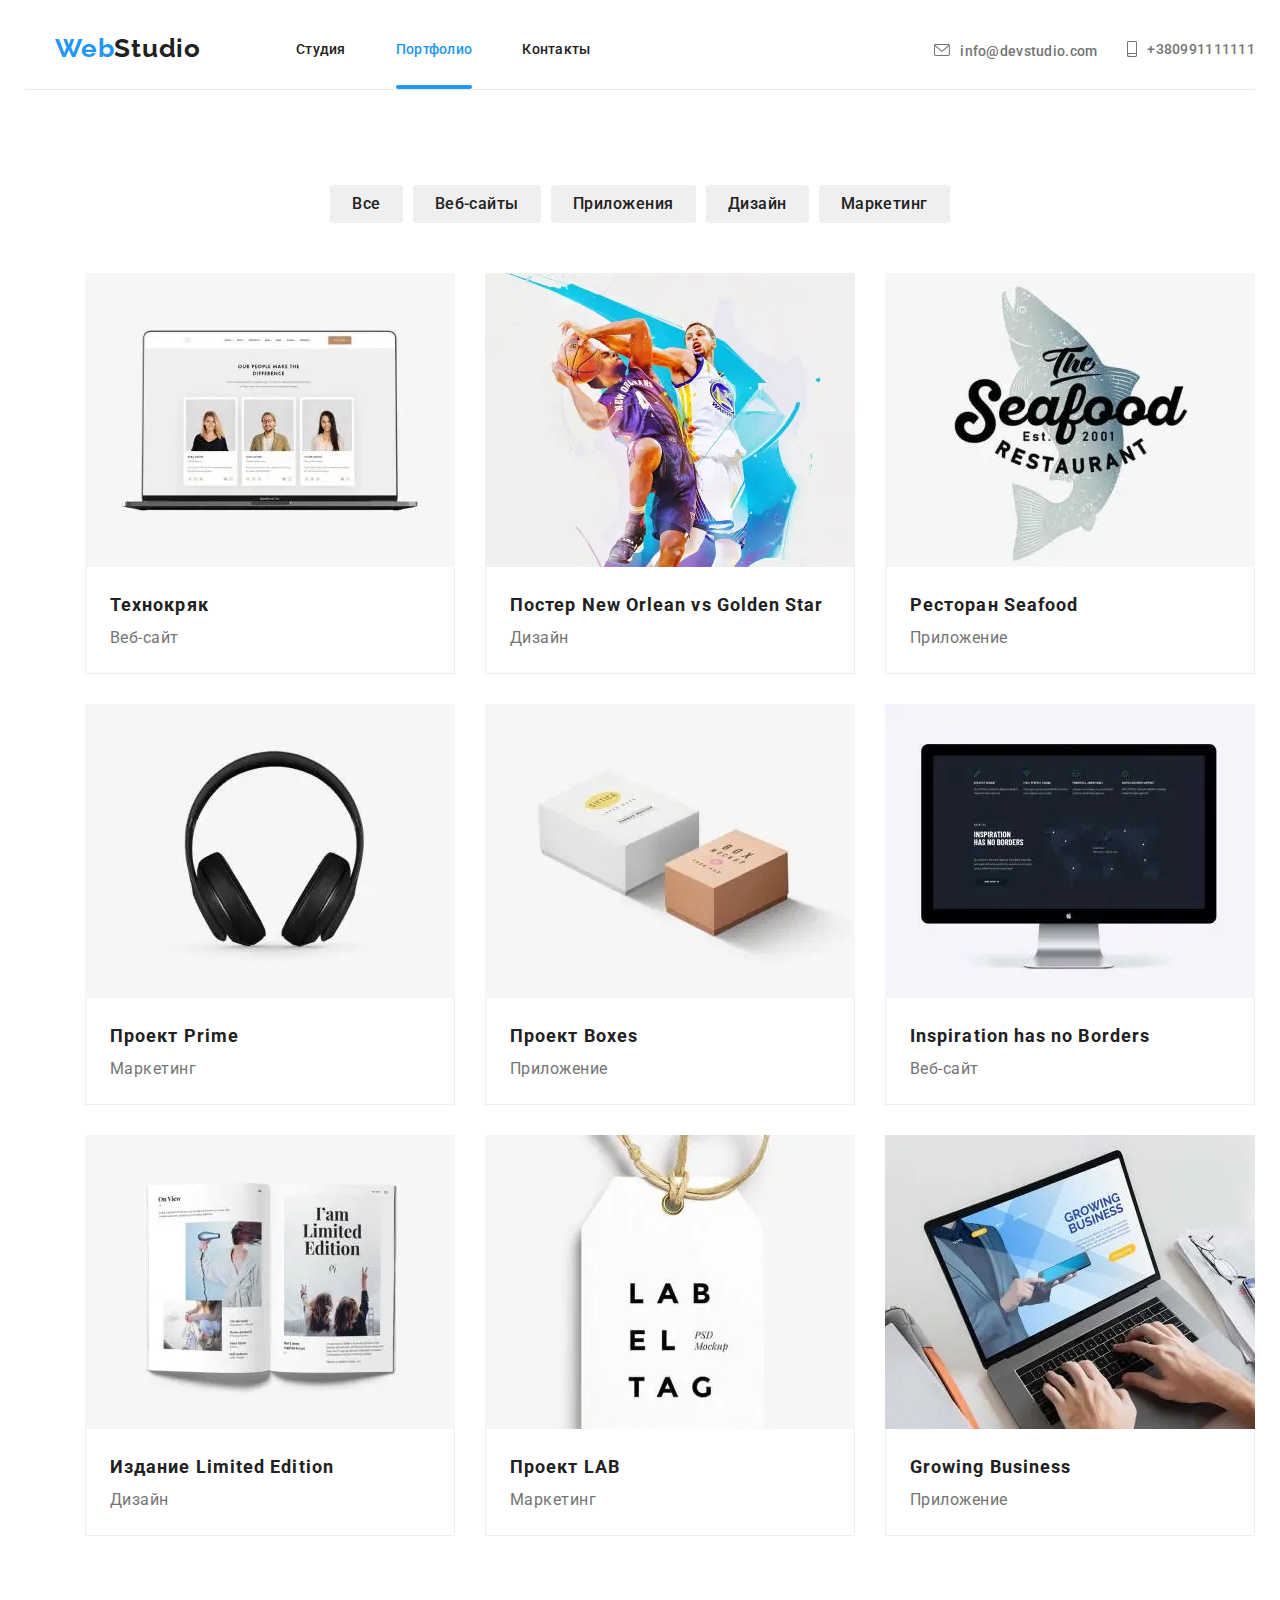
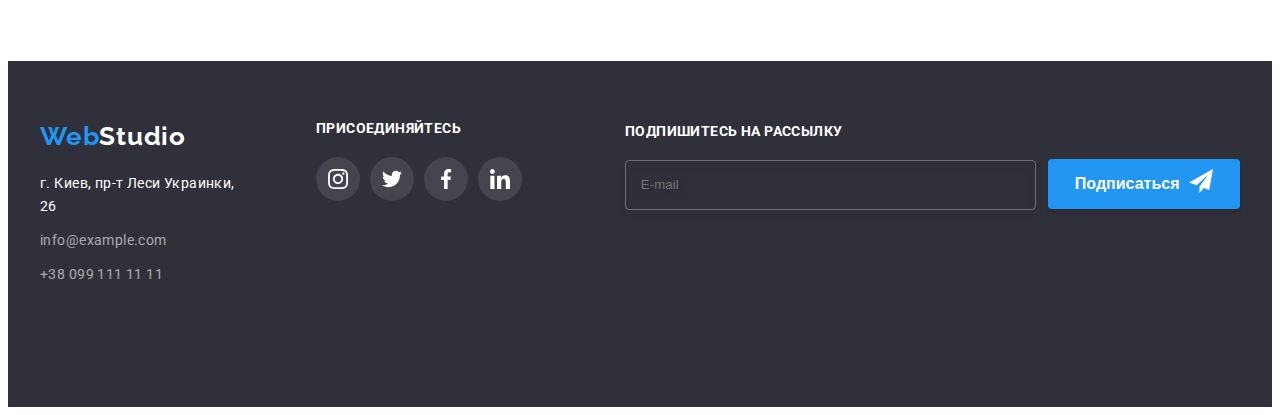
==== commit cc47410e: "1233" ====
--- a/portfolio.html
+++ b/portfolio.html
@@ -46,7 +46,7 @@
             <a class="header-contact link" href="tel:+380991111111"><svg class="header-icon header-mailto" width="10px"
                 height="16px">
                 <use href="./img/icons.svg#icon-smartphone"></use>
-              </svg>+38 099 111 11 11</a>
+              </svg>+380991111111</a>
     
           </li>
         </ul>
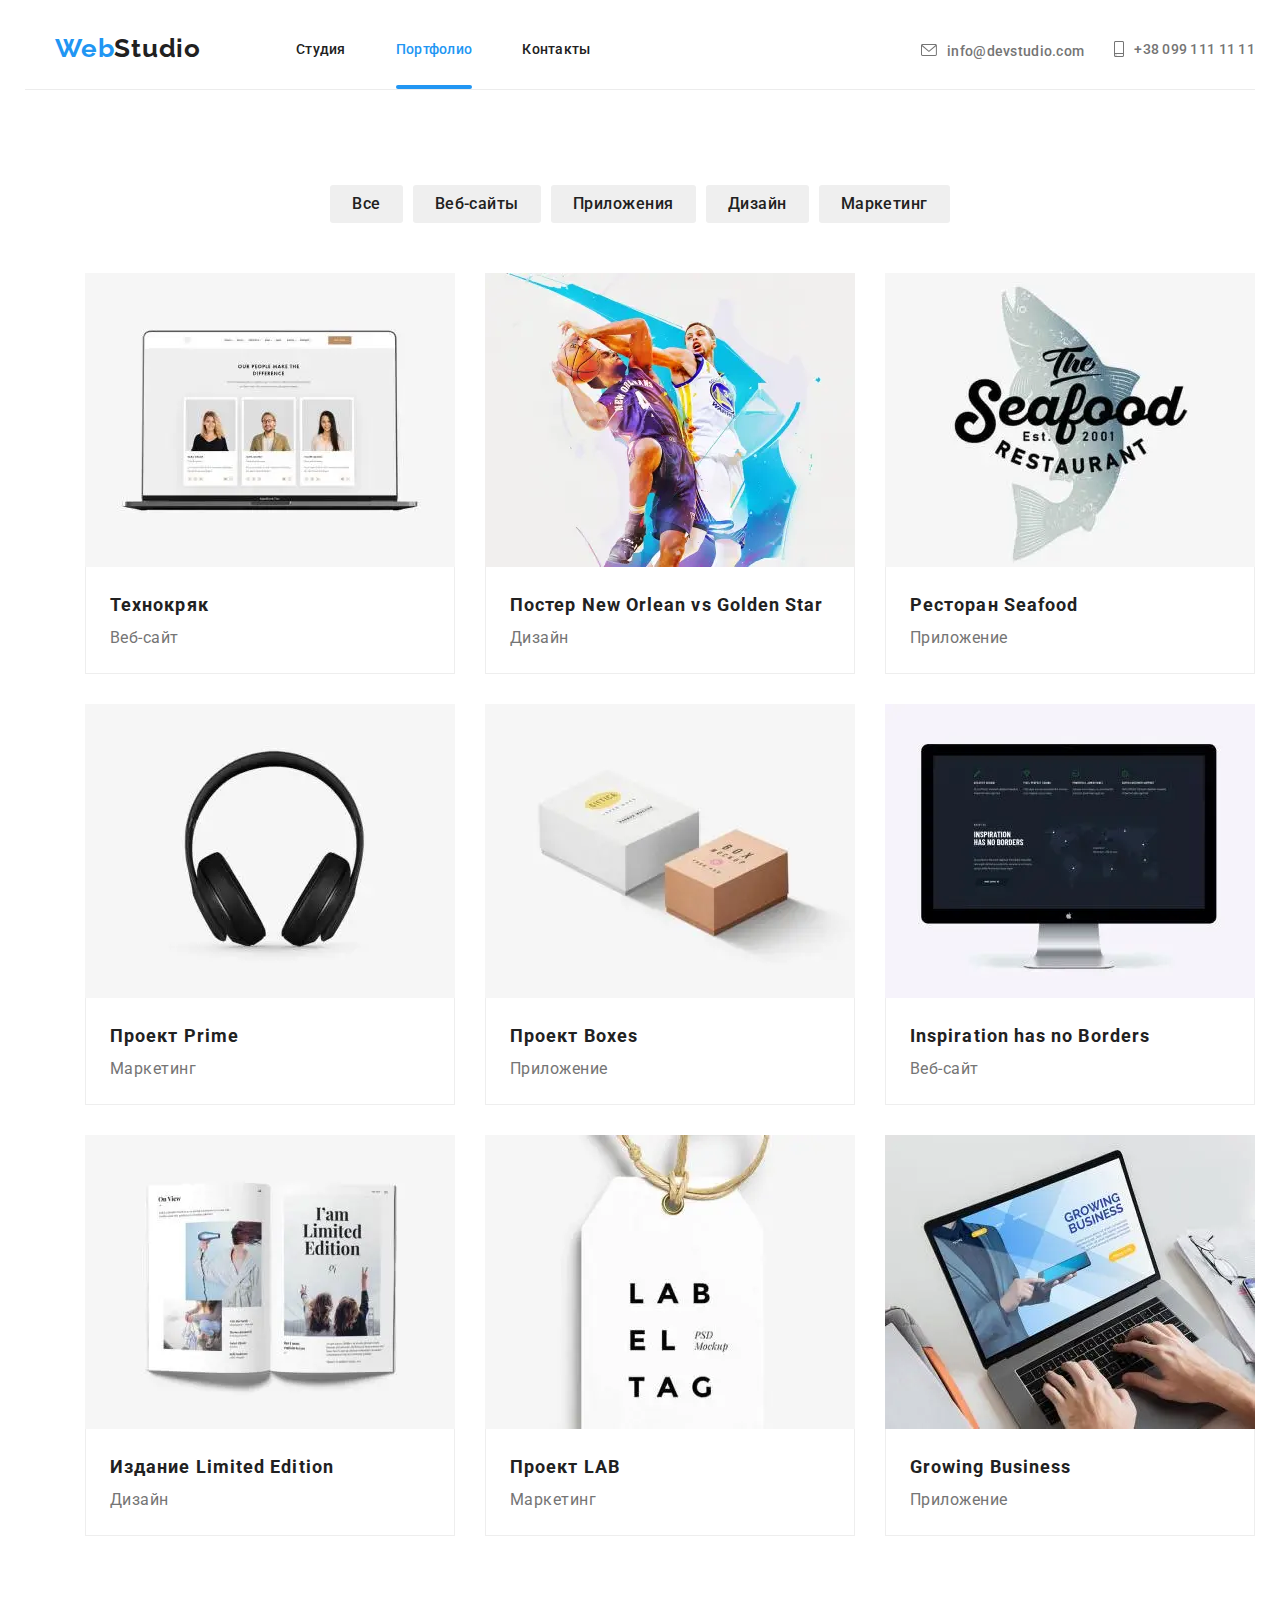
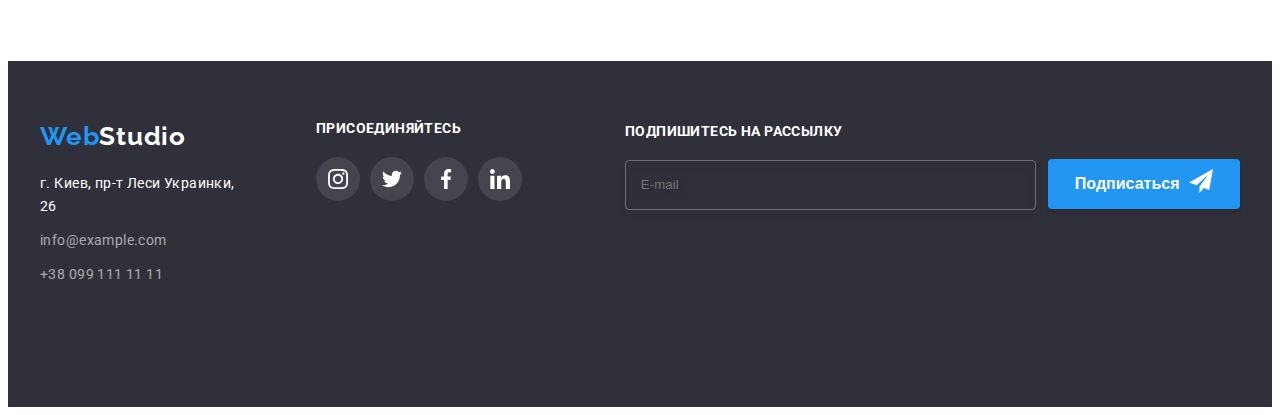
==== commit ec0e2818: "756456" ====
--- a/portfolio.html
+++ b/portfolio.html
@@ -46,7 +46,7 @@
             <a class="header-contact link" href="tel:+380991111111"><svg class="header-icon header-mailto" width="10px"
                 height="16px">
                 <use href="./img/icons.svg#icon-smartphone"></use>
-              </svg>+380991111111</a>
+              </svg>+38 099 111 11 11</a>
     
           </li>
         </ul>
@@ -76,7 +76,7 @@
           </ul>
           <ul class="list mobile-menu-conect">
             <li class="mobile-menu-conect-tel">
-              <a href="tell:+38 096 111 11 11" class="link mobile-menu-conect_tel">+38 096 111 11 11</a>
+              <a href="tell:+380961111111" class="link mobile-menu-conect_tel">+38 096 111 11 11</a>
             </li>
             <li class="mobile-menu-conect-mailto">
               <a href="mailto:info@devstudio.com" class="link mobile-menu-conect_mailto">info@devstudio.com</a>
